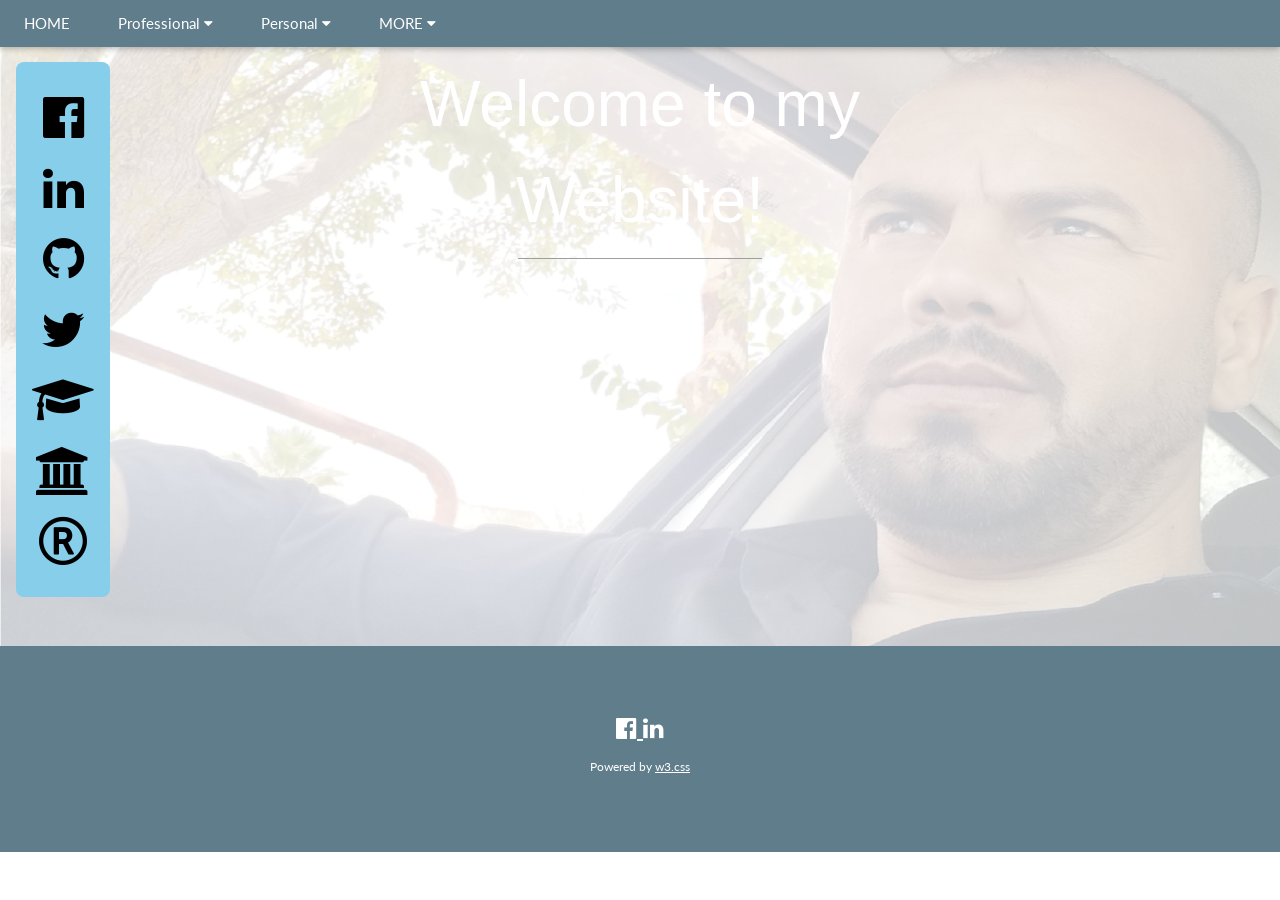
==== index.html @ e3ffbc84 "Add files via upload" ====
<!DOCTYPE html>
<html lang="en">
<head>
<title>Website of Mohammed ZAGANE</title>
<meta charset="UTF-8">
<meta name="viewport" content="width=device-width, initial-scale=1">
<link rel="stylesheet" href="https://www.w3schools.com/w3css/4/w3.css">
<link rel="stylesheet" href="https://fonts.googleapis.com/css?family=Lato">
<link rel="stylesheet" href="https://cdnjs.cloudflare.com/ajax/libs/font-awesome/4.7.0/css/font-awesome.min.css">
<style>
body {
font-family: "Lato", sans-serif;
/*background-image: url("images/background.jpg");
background-color: #cccccc;*/
}

</style>
</head>
<body class="">

<!-- Navbar ----------------------------------------------------------------------------------------------->
<div class="w3-top">
  <div class="w3-bar w3-blue-gray w3-card">
    <a class="w3-bar-item w3-button w3-padding-large w3-hide-medium w3-hide-large w3-right" href="javascript:void(0)" onclick="myFunction()" title="Toggle Navigation Menu"><i class="fa fa-bars"></i></a>
    <a href="index.html" class="w3-bar-item w3-button w3-padding-large">HOME</a>
    	
	<div class="w3-dropdown-hover w3-hide-small">
		<button class="w3-padding-large w3-button" title="More">Professional <i class="fa fa-caret-down"></i></button>
		<!--<a href="#committees" class="w3-bar-item w3-button w3-padding-large w3-hide-small">COMMITTEES</a>-->
		<div class="w3-dropdown-content w3-bar-block w3-card-4">
			<a href="teaching.html" class="w3-bar-item w3-button">Teaching</a>
			<a href="research.html" class="w3-bar-item w3-button">Research</a>
			<a href="research.html#pub" class="w3-bar-item w3-button">Publications</a>
			<a href="cv.html" class="w3-bar-item w3-button">CV</a>
			
		</div>
	</div>
	
	<div class="w3-dropdown-hover w3-hide-small">
		<button class="w3-padding-large w3-button" title="More">Personal <i class="fa fa-caret-down"></i></button>
		<!--<a href="#committees" class="w3-bar-item w3-button w3-padding-large w3-hide-small">COMMITTEES</a>-->
		<div class="w3-dropdown-content w3-bar-block w3-card-4">
			<a href="album.html" class="w3-bar-item w3-button">Album</a>			
		</div>
	</div>
	
	<div class="w3-dropdown-hover w3-hide-small">
      <button class="w3-padding-large w3-button" title="More">MORE <i class="fa fa-caret-down"></i></button>     
      <div class="w3-dropdown-content w3-bar-block w3-card-4">
		<a href="soft_dev.html" class="w3-bar-item w3-button">Software Project</a>
		<a href="contact.html" class="w3-bar-item w3-button">Contact me</a>
		<a href="contact.html#sn" class="w3-bar-item w3-button">Find me on social network</a>
      </div>
    </div>
  </div>
</div>
<!-- END Navbar ----------------------------------------------------------------------------------------------->

<!-- Navbar on small screens (remove the onclick attribute if you want the navbar to always show on top of the content when clicking on the links) -->
<div id="navDemo" class="w3-bar-block w3-white w3-hide w3-hide-large w3-hide-medium w3-top" style="margin-top:46px">
  <a href="teaching.html" class="w3-bar-item w3-button w3-padding-large" onclick="myFunction()">Teaching</a>
  <a href="research.html" class="w3-bar-item w3-button w3-padding-large" onclick="myFunction()">Research</a>
  <a href="cv.html" class="w3-bar-item w3-button w3-padding-large" onclick="myFunction()">CV</a>
  <a href="album.html" class="w3-bar-item w3-button w3-padding-large" onclick="myFunction()">Album</a>
  <a href="contact.html" class="w3-bar-item w3-button w3-padding-large" onclick="myFunction()">Contact me</a>
  
</div>

<!-- END Navbar on small screens ----------------------------------------------------------------------------------->

<!-- Page content -------------------------------------------------------------------------------------------------->
<div class="w3-content " style="max-width:2000px;margin-top:46px">

  <!-- Automatic Slideshow Images -->
  
  <!-- Slide1 -->
  <div class="mySlides w3-display-container w3-center ">
    <img src="images/slides/zm1.jpg" style="width:100%;min-height:200px;max-height:600px;" class="w3-opacity-max">
    <div class="w3-display-topmiddle w3-container w3-text-white w3-padding-8">
		<h1 class="w3-jumbo w3-animate-right ">Welcome to my Website!</h1>
		<hr class="w3-border-grey" style="margin:auto;width:40%">
		<p class="w3-large "></p>
		
    </div>
	
	<div class="w3-display-topleft w3-container w3-light-blue w3-padding-32 w3-round-large w3-margin-top w3-margin-left">
		
		<a href="https://www.facebook.com/mzagane" target="_blank"><i class="fa fa-facebook-official w3-hover-red w3-xxxlarge"></i></a>
		<br>
		<br>
		<a href="https://www.linkedin.com/in/zagane/" target="_blank"><i class="fa fa-linkedin w3-hover-red w3-xxxlarge"></i></a>
		<br>
		<br>
		<a href="https://github.com/mzagane" target="_blank"><i class="fa fa-github w3-hover-red w3-xxxlarge"></i></a>
		<br>
		<br>
		<a href="https://x.com/mzagane" target="_blank"> <i class="fa fa-twitter w3-hover-red w3-xxxlarge"></i></a>
		<br>
		<br>
		<a href="https://scholar.google.com/citations?user=auRkkm8AAAAJ" target="_blank"> <i class="fa fa-graduation-cap w3-hover-red w3-xxxlarge"></i></a>
		<br>
		<br>
		<a href="https://www.univ-mascara.dz/Staff/page_perso.php?q3=414" target="_blank"> <i class="fa fa-institution w3-hover-red w3-xxxlarge"></i></a>
		<br>
		<br>
		<a href="https://www.researchgate.net/profile/Mohammed-Zagane" target="_blank"> <i class="fa fa-registered w3-hover w3-xxxlarge"></i></a>

    </div>
	
  </div>
  <!-- End Slide1 -->
  
  <!-- Slide2 -->
  <div class="mySlides w3-display-container w3-center">
    <img src="images/slides/zm1.jpg" style="width:100%;min-height:200px;max-height:600px;" class="w3-opacity-max">
    <div class="w3-display-topmiddle w3-container w3-text-white w3-padding-8">
		<h1 class="w3-xxxlarge w3-animate-right ">You can know here about my personal and professional life..</h1>
		<hr class="w3-border-grey" style="margin:auto;width:40%">
		<p class="w3-large "></p>
		
    </div>
	
	<div class="w3-display-topleft w3-container w3-light-blue w3-padding-32 w3-round-large w3-margin-top w3-margin-left">
		
		<a href="https://www.facebook.com/mzagane" target="_blank"><i class="fa fa-facebook-official w3-hover-red w3-xxxlarge"></i></a>
		<br>
		<br>
		<a href="https://www.linkedin.com/in/zagane/" target="_blank"><i class="fa fa-linkedin w3-hover-red w3-xxxlarge"></i></a>
		<br>
		<br>
		<a href="https://github.com/mzagane" target="_blank"><i class="fa fa-github w3-hover-red w3-xxxlarge"></i></a>
		<br>
		<br>
		<a href="https://x.com/mzagane" target="_blank"> <i class="fa fa-twitter w3-hover-red w3-xxxlarge"></i></a>
		<br>
		<br>
		<a href="https://scholar.google.com/citations?user=auRkkm8AAAAJ" target="_blank"> <i class="fa fa-graduation-cap w3-hover-red w3-xxxlarge"></i></a>
		<br>
		<br>
		<a href="https://www.univ-mascara.dz/Staff/page_perso.php?q3=414" target="_blank"> <i class="fa fa-institution w3-hover-red w3-xxxlarge"></i></a>
		<br>
		<br>
		<a href="https://www.researchgate.net/profile/Mohammed-Zagane" target="_blank"> <i class="fa fa-registered w3-hover w3-xxxlarge"></i></a>

    </div>
  </div>
  <!-- End Slide2 -->
  
 <!-- Slide3 -->
 <div class="mySlides w3-display-container w3-center">
    <img src="images/slides/zm1.jpg" style="width:100%;min-height:200px;max-height:600px;" class="w3-opacity-max">
    <div class="w3-display-topmiddle w3-container w3-text-white w3-padding-8">
		<h1 class="w3-xxxlarge w3-animate-right ">Just use the top menu..</h1>
		<hr class="w3-border-grey" style="margin:auto;width:40%">
		<p class="w3-large "></p>
		
    </div>
	<div class="w3-display-topleft w3-container w3-light-blue w3-padding-32 w3-round-large w3-margin-top w3-margin-left">
		
		<a href="https://www.facebook.com/mzagane" target="_blank"><i class="fa fa-facebook-official w3-hover-red w3-xxxlarge"></i></a>
		<br>
		<br>
		<a href="https://www.linkedin.com/in/zagane/" target="_blank"><i class="fa fa-linkedin w3-hover-red w3-xxxlarge"></i></a>
		<br>
		<br>
		<a href="https://github.com/mzagane" target="_blank"><i class="fa fa-github w3-hover-red w3-xxxlarge"></i></a>
		<br>
		<br>
		<a href="https://x.com/mzagane" target="_blank"> <i class="fa fa-twitter w3-hover-red w3-xxxlarge"></i></a>
		<br>
		<br>
		<a href="https://scholar.google.com/citations?user=auRkkm8AAAAJ" target="_blank"> <i class="fa fa-graduation-cap w3-hover-red w3-xxxlarge"></i></a>
		<br>
		<br>
		<a href="https://www.univ-mascara.dz/Staff/page_perso.php?q3=414" target="_blank"> <i class="fa fa-institution w3-hover-red w3-xxxlarge"></i></a>
		<br>
		<br>
		<a href="https://www.researchgate.net/profile/Mohammed-Zagane" target="_blank"> <i class="fa fa-registered w3-hover w3-xxxlarge"></i></a>

    </div>
  </div>
<!-- End Slide3 -->  

<!-- Slide4 -->
 <div class="mySlides w3-display-container w3-center ">
    <img src="images/slides/zm1.jpg" style="width:100%;min-height:200px;max-height:600px;" class="w3-opacity-max">
    <div class="w3-display-topmiddle w3-container w3-text-white w3-padding-8">
		<h1 class="w3-xxxlarge w3-animate-right ">Thanks and have a nice visit..</h1>
		<hr class="w3-border-grey" style="margin:auto;width:40%">
		<p class="w3-large "></p>
		
    </div>
	<div class="w3-display-topleft w3-container w3-light-blue w3-padding-32 w3-round-large w3-margin-top w3-margin-left">
		
		<a href="https://www.facebook.com/mzagane" target="_blank"><i class="fa fa-facebook-official w3-hover-red w3-xxxlarge"></i></a>
		<br>
		<br>
		<a href="https://www.linkedin.com/in/zagane/" target="_blank"><i class="fa fa-linkedin w3-hover-red w3-xxxlarge"></i></a>
		<br>
		<br>
		<a href="https://github.com/mzagane" target="_blank"><i class="fa fa-github w3-hover-red w3-xxxlarge"></i></a>
		<br>
		<br>
		<a href="https://x.com/mzagane" target="_blank"> <i class="fa fa-twitter w3-hover-red w3-xxxlarge"></i></a>
		<br>
		<br>
		<a href="https://scholar.google.com/citations?user=auRkkm8AAAAJ" target="_blank"> <i class="fa fa-graduation-cap w3-hover-red w3-xxxlarge"></i></a>
		<br>
		<br>
		<a href="https://www.univ-mascara.dz/Staff/page_perso.php?q3=414" target="_blank"> <i class="fa fa-institution w3-hover-red w3-xxxlarge"></i></a>
		<br>
		<br>
		<a href="https://www.researchgate.net/profile/Mohammed-Zagane" target="_blank"> <i class="fa fa-registered w3-hover w3-xxxlarge"></i></a>

    </div>
  </div>
<!-- End Slide4 -->  

<!-- End Page Content -->
</div>

<!-- Image of location/map 
<img src="/w3images/map.jpg" class="w3-image w3-greyscale-min" style="width:100%">
-->
<!-- Footer -->
<footer class="w3-container w3-padding-64 w3-center w3-blue-gray w3-xlarge">


<a href="https://www.facebook.com/" target="_blank">
    <i class="fa fa-facebook-official w3-hover-opacity"></i>
  </a>
  
  <a href="https://www.linkedin.com/" target="_blank">
    <i class="fa fa-linkedin w3-hover-opacity"></i>
  </a>
  <p class="w3-small">Powered by <a href="https://www.w3schools.com/w3css/default.asp" target="_blank">w3.css</a></p>
</footer>

<script>
// Automatic Slideshow - change image every 4 seconds
var myIndex = 0;
carousel();

function carousel() {
  var i;
  var x = document.getElementsByClassName("mySlides");
  for (i = 0; i < x.length; i++) {
    x[i].style.display = "none";  
  }
  myIndex++;
  if (myIndex > x.length) {myIndex = 1}    
  x[myIndex-1].style.display = "block";  
  setTimeout(carousel, 4000);    
}

// Used to toggle the menu on small screens when clicking on the menu button
function myFunction() {
  var x = document.getElementById("navDemo");
  if (x.className.indexOf("w3-show") == -1) {
    x.className += " w3-show";
  } else { 
    x.className = x.className.replace(" w3-show", "");
  }
}

// When the user clicks anywhere outside of the modal, close it
var modal = document.getElementById('ticketModal');
window.onclick = function(event) {
  if (event.target == modal) {
    modal.style.display = "none";
  }
}
</script>

</body>
</html>
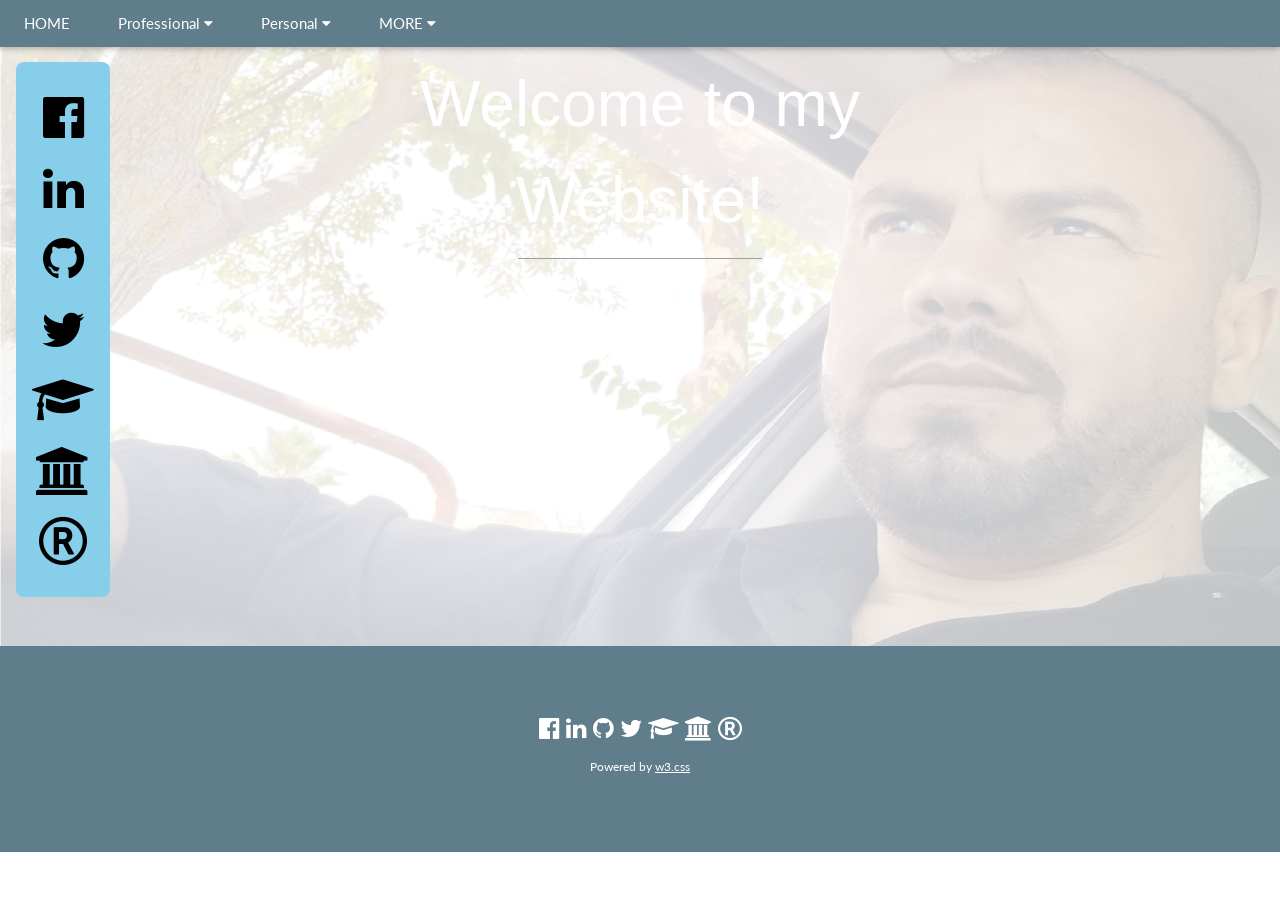
==== commit adea053f: "Add files via upload" ====
--- a/index.html
+++ b/index.html
@@ -74,7 +74,7 @@
   <!-- Automatic Slideshow Images -->
   
   <!-- Slide1 -->
-  <div class="mySlides w3-display-container w3-center ">
+  <div class="mySlides w3-display-container w3-center w3-hide-small">
     <img src="images/slides/zm1.jpg" style="width:100%;min-height:200px;max-height:600px;" class="w3-opacity-max">
     <div class="w3-display-topmiddle w3-container w3-text-white w3-padding-8">
 		<h1 class="w3-jumbo w3-animate-right ">Welcome to my Website!</h1>
@@ -83,7 +83,7 @@
 		
     </div>
 	
-	<div class="w3-display-topleft w3-container w3-light-blue w3-padding-32 w3-round-large w3-margin-top w3-margin-left">
+	<div class="w3-display-topleft w3-container w3-light-blue w3-padding-32 w3-round-large w3-margin-top w3-margin-left w3-mobile">
 		
 		<a href="https://www.facebook.com/mzagane" target="_blank"><i class="fa fa-facebook-official w3-hover-red w3-xxxlarge"></i></a>
 		<br>
@@ -111,86 +111,86 @@
   <!-- End Slide1 -->
   
   <!-- Slide2 -->
-  <div class="mySlides w3-display-container w3-center">
+  <div class="mySlides w3-display-container w3-center w3-hide-small">
+    <img src="images/slides/zm1.jpg" style="width:100%;min-height:200px;max-height:600px;" class="w3-opacity-max ">
+    <div class="w3-display-topmiddle w3-container w3-text-white w3-padding-8">
+		<h1 class="w3-xxxlarge w3-animate-right ">You can know here about my personal and professional life..</h1>
+		<hr class="w3-border-grey" style="margin:auto;width:40%">
+		<p class="w3-large "></p>
+		
+    </div>
+	
+	<div class="w3-display-topleft w3-container w3-light-blue w3-padding-32 w3-round-large w3-margin-top w3-margin-left w3-mobile">
+		
+		<a href="https://www.facebook.com/mzagane" target="_blank"><i class="fa fa-facebook-official w3-hover-red w3-xxxlarge"></i></a>
+		<br>
+		<br>
+		<a href="https://www.linkedin.com/in/zagane/" target="_blank"><i class="fa fa-linkedin w3-hover-red w3-xxxlarge"></i></a>
+		<br>
+		<br>
+		<a href="https://github.com/mzagane" target="_blank"><i class="fa fa-github w3-hover-red w3-xxxlarge"></i></a>
+		<br>
+		<br>
+		<a href="https://x.com/mzagane" target="_blank"> <i class="fa fa-twitter w3-hover-red w3-xxxlarge"></i></a>
+		<br>
+		<br>
+		<a href="https://scholar.google.com/citations?user=auRkkm8AAAAJ" target="_blank"> <i class="fa fa-graduation-cap w3-hover-red w3-xxxlarge"></i></a>
+		<br>
+		<br>
+		<a href="https://www.univ-mascara.dz/Staff/page_perso.php?q3=414" target="_blank"> <i class="fa fa-institution w3-hover-red w3-xxxlarge"></i></a>
+		<br>
+		<br>
+		<a href="https://www.researchgate.net/profile/Mohammed-Zagane" target="_blank"> <i class="fa fa-registered w3-hover w3-xxxlarge"></i></a>
+
+    </div>
+  </div>
+  <!-- End Slide2 -->
+  
+ <!-- Slide3 -->
+ <div class="mySlides w3-display-container w3-center w3-hide-small">
     <img src="images/slides/zm1.jpg" style="width:100%;min-height:200px;max-height:600px;" class="w3-opacity-max">
     <div class="w3-display-topmiddle w3-container w3-text-white w3-padding-8">
-		<h1 class="w3-xxxlarge w3-animate-right ">You can know here about my personal and professional life..</h1>
-		<hr class="w3-border-grey" style="margin:auto;width:40%">
-		<p class="w3-large "></p>
-		
-    </div>
-	
-	<div class="w3-display-topleft w3-container w3-light-blue w3-padding-32 w3-round-large w3-margin-top w3-margin-left">
-		
-		<a href="https://www.facebook.com/mzagane" target="_blank"><i class="fa fa-facebook-official w3-hover-red w3-xxxlarge"></i></a>
-		<br>
-		<br>
-		<a href="https://www.linkedin.com/in/zagane/" target="_blank"><i class="fa fa-linkedin w3-hover-red w3-xxxlarge"></i></a>
-		<br>
-		<br>
-		<a href="https://github.com/mzagane" target="_blank"><i class="fa fa-github w3-hover-red w3-xxxlarge"></i></a>
-		<br>
-		<br>
-		<a href="https://x.com/mzagane" target="_blank"> <i class="fa fa-twitter w3-hover-red w3-xxxlarge"></i></a>
-		<br>
-		<br>
-		<a href="https://scholar.google.com/citations?user=auRkkm8AAAAJ" target="_blank"> <i class="fa fa-graduation-cap w3-hover-red w3-xxxlarge"></i></a>
-		<br>
-		<br>
-		<a href="https://www.univ-mascara.dz/Staff/page_perso.php?q3=414" target="_blank"> <i class="fa fa-institution w3-hover-red w3-xxxlarge"></i></a>
-		<br>
-		<br>
-		<a href="https://www.researchgate.net/profile/Mohammed-Zagane" target="_blank"> <i class="fa fa-registered w3-hover w3-xxxlarge"></i></a>
-
-    </div>
-  </div>
-  <!-- End Slide2 -->
-  
- <!-- Slide3 -->
- <div class="mySlides w3-display-container w3-center">
+		<h1 class="w3-xxxlarge w3-animate-right ">Just use the top menu..</h1>
+		<hr class="w3-border-grey" style="margin:auto;width:40%">
+		<p class="w3-large "></p>
+		
+    </div>
+	<div class="w3-display-topleft w3-container w3-light-blue w3-padding-32 w3-round-large w3-margin-top w3-margin-left w3-mobile">
+		
+		<a href="https://www.facebook.com/mzagane" target="_blank"><i class="fa fa-facebook-official w3-hover-red w3-xxxlarge"></i></a>
+		<br>
+		<br>
+		<a href="https://www.linkedin.com/in/zagane/" target="_blank"><i class="fa fa-linkedin w3-hover-red w3-xxxlarge"></i></a>
+		<br>
+		<br>
+		<a href="https://github.com/mzagane" target="_blank"><i class="fa fa-github w3-hover-red w3-xxxlarge"></i></a>
+		<br>
+		<br>
+		<a href="https://x.com/mzagane" target="_blank"> <i class="fa fa-twitter w3-hover-red w3-xxxlarge"></i></a>
+		<br>
+		<br>
+		<a href="https://scholar.google.com/citations?user=auRkkm8AAAAJ" target="_blank"> <i class="fa fa-graduation-cap w3-hover-red w3-xxxlarge"></i></a>
+		<br>
+		<br>
+		<a href="https://www.univ-mascara.dz/Staff/page_perso.php?q3=414" target="_blank"> <i class="fa fa-institution w3-hover-red w3-xxxlarge"></i></a>
+		<br>
+		<br>
+		<a href="https://www.researchgate.net/profile/Mohammed-Zagane" target="_blank"> <i class="fa fa-registered w3-hover w3-xxxlarge"></i></a>
+
+    </div>
+  </div>
+<!-- End Slide3 -->  
+
+<!-- Slide4 -->
+ <div class="mySlides w3-display-container w3-center w3-hide-small">
     <img src="images/slides/zm1.jpg" style="width:100%;min-height:200px;max-height:600px;" class="w3-opacity-max">
     <div class="w3-display-topmiddle w3-container w3-text-white w3-padding-8">
-		<h1 class="w3-xxxlarge w3-animate-right ">Just use the top menu..</h1>
-		<hr class="w3-border-grey" style="margin:auto;width:40%">
-		<p class="w3-large "></p>
-		
-    </div>
-	<div class="w3-display-topleft w3-container w3-light-blue w3-padding-32 w3-round-large w3-margin-top w3-margin-left">
-		
-		<a href="https://www.facebook.com/mzagane" target="_blank"><i class="fa fa-facebook-official w3-hover-red w3-xxxlarge"></i></a>
-		<br>
-		<br>
-		<a href="https://www.linkedin.com/in/zagane/" target="_blank"><i class="fa fa-linkedin w3-hover-red w3-xxxlarge"></i></a>
-		<br>
-		<br>
-		<a href="https://github.com/mzagane" target="_blank"><i class="fa fa-github w3-hover-red w3-xxxlarge"></i></a>
-		<br>
-		<br>
-		<a href="https://x.com/mzagane" target="_blank"> <i class="fa fa-twitter w3-hover-red w3-xxxlarge"></i></a>
-		<br>
-		<br>
-		<a href="https://scholar.google.com/citations?user=auRkkm8AAAAJ" target="_blank"> <i class="fa fa-graduation-cap w3-hover-red w3-xxxlarge"></i></a>
-		<br>
-		<br>
-		<a href="https://www.univ-mascara.dz/Staff/page_perso.php?q3=414" target="_blank"> <i class="fa fa-institution w3-hover-red w3-xxxlarge"></i></a>
-		<br>
-		<br>
-		<a href="https://www.researchgate.net/profile/Mohammed-Zagane" target="_blank"> <i class="fa fa-registered w3-hover w3-xxxlarge"></i></a>
-
-    </div>
-  </div>
-<!-- End Slide3 -->  
-
-<!-- Slide4 -->
- <div class="mySlides w3-display-container w3-center ">
-    <img src="images/slides/zm1.jpg" style="width:100%;min-height:200px;max-height:600px;" class="w3-opacity-max">
-    <div class="w3-display-topmiddle w3-container w3-text-white w3-padding-8">
 		<h1 class="w3-xxxlarge w3-animate-right ">Thanks and have a nice visit..</h1>
 		<hr class="w3-border-grey" style="margin:auto;width:40%">
 		<p class="w3-large "></p>
 		
     </div>
-	<div class="w3-display-topleft w3-container w3-light-blue w3-padding-32 w3-round-large w3-margin-top w3-margin-left">
+	<div class="w3-display-topleft w3-container w3-light-blue w3-padding-32 w3-round-large w3-margin-top w3-margin-left w3-mobile">
 		
 		<a href="https://www.facebook.com/mzagane" target="_blank"><i class="fa fa-facebook-official w3-hover-red w3-xxxlarge"></i></a>
 		<br>
@@ -216,8 +216,9 @@
   </div>
 <!-- End Slide4 -->  
 
+
+</div>
 <!-- End Page Content -->
-</div>
 
 <!-- Image of location/map 
 <img src="/w3images/map.jpg" class="w3-image w3-greyscale-min" style="width:100%">
@@ -226,13 +227,13 @@
 <footer class="w3-container w3-padding-64 w3-center w3-blue-gray w3-xlarge">
 
 
-<a href="https://www.facebook.com/" target="_blank">
-    <i class="fa fa-facebook-official w3-hover-opacity"></i>
-  </a>
-  
-  <a href="https://www.linkedin.com/" target="_blank">
-    <i class="fa fa-linkedin w3-hover-opacity"></i>
-  </a>
+		<a href="https://www.facebook.com/mzagane" target="_blank"><i class="fa fa-facebook-official w3-hover-red "></i></a>
+		<a href="https://www.linkedin.com/in/zagane/" target="_blank"><i class="fa fa-linkedin w3-hover-red "></i></a>
+		<a href="https://github.com/mzagane" target="_blank"><i class="fa fa-github w3-hover-red "></i></a>
+		<a href="https://x.com/mzagane" target="_blank"> <i class="fa fa-twitter w3-hover-red "></i></a>
+		<a href="https://scholar.google.com/citations?user=auRkkm8AAAAJ" target="_blank"> <i class="fa fa-graduation-cap w3-hover-red "></i></a>
+		<a href="https://www.univ-mascara.dz/Staff/page_perso.php?q3=414" target="_blank"> <i class="fa fa-institution w3-hover-red "></i></a>
+		<a href="https://www.researchgate.net/profile/Mohammed-Zagane" target="_blank"> <i class="fa fa-registered w3-hover "></i></a>
   <p class="w3-small">Powered by <a href="https://www.w3schools.com/w3css/default.asp" target="_blank">w3.css</a></p>
 </footer>
 
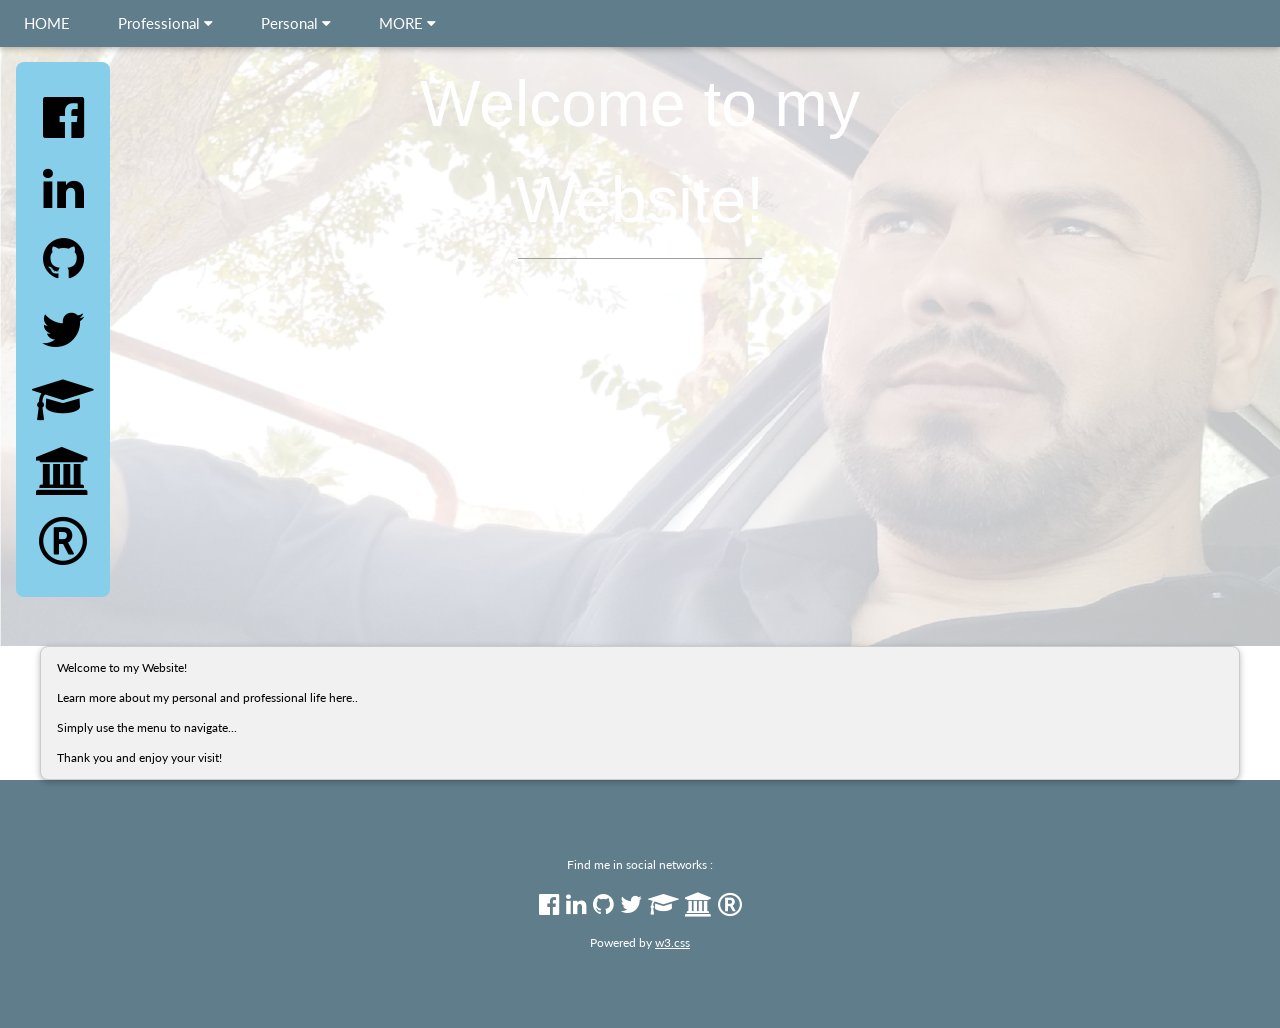
==== commit 5a103ebd: "Add files via upload" ====
--- a/index.html
+++ b/index.html
@@ -85,7 +85,7 @@
 	
 	<div class="w3-display-topleft w3-container w3-light-blue w3-padding-32 w3-round-large w3-margin-top w3-margin-left w3-mobile">
 		
-		<a href="https://www.facebook.com/mzagane" target="_blank"><i class="fa fa-facebook-official w3-hover-red w3-xxxlarge"></i></a>
+		<a href="https://web.facebook.com/profile.php?id=61562389977654" target="_blank"><i class="fa fa-facebook-official w3-hover-red w3-xxxlarge"></i></a>
 		<br>
 		<br>
 		<a href="https://www.linkedin.com/in/zagane/" target="_blank"><i class="fa fa-linkedin w3-hover-red w3-xxxlarge"></i></a>
@@ -114,15 +114,15 @@
   <div class="mySlides w3-display-container w3-center w3-hide-small">
     <img src="images/slides/zm1.jpg" style="width:100%;min-height:200px;max-height:600px;" class="w3-opacity-max ">
     <div class="w3-display-topmiddle w3-container w3-text-white w3-padding-8">
-		<h1 class="w3-xxxlarge w3-animate-right ">You can know here about my personal and professional life..</h1>
-		<hr class="w3-border-grey" style="margin:auto;width:40%">
-		<p class="w3-large "></p>
-		
-    </div>
-	
-	<div class="w3-display-topleft w3-container w3-light-blue w3-padding-32 w3-round-large w3-margin-top w3-margin-left w3-mobile">
-		
-		<a href="https://www.facebook.com/mzagane" target="_blank"><i class="fa fa-facebook-official w3-hover-red w3-xxxlarge"></i></a>
+		<h1 class="w3-xxxlarge w3-animate-right ">Learn more about my personal and professional life here..</h1>
+		<hr class="w3-border-grey" style="margin:auto;width:40%">
+		<p class="w3-large "></p>
+		
+    </div>
+	
+	<div class="w3-display-topleft w3-container w3-light-blue w3-padding-32 w3-round-large w3-margin-top w3-margin-left w3-mobile">
+		
+		<a href="https://web.facebook.com/profile.php?id=61562389977654" target="_blank"><i class="fa fa-facebook-official w3-hover-red w3-xxxlarge"></i></a>
 		<br>
 		<br>
 		<a href="https://www.linkedin.com/in/zagane/" target="_blank"><i class="fa fa-linkedin w3-hover-red w3-xxxlarge"></i></a>
@@ -150,14 +150,14 @@
  <div class="mySlides w3-display-container w3-center w3-hide-small">
     <img src="images/slides/zm1.jpg" style="width:100%;min-height:200px;max-height:600px;" class="w3-opacity-max">
     <div class="w3-display-topmiddle w3-container w3-text-white w3-padding-8">
-		<h1 class="w3-xxxlarge w3-animate-right ">Just use the top menu..</h1>
-		<hr class="w3-border-grey" style="margin:auto;width:40%">
-		<p class="w3-large "></p>
-		
-    </div>
-	<div class="w3-display-topleft w3-container w3-light-blue w3-padding-32 w3-round-large w3-margin-top w3-margin-left w3-mobile">
-		
-		<a href="https://www.facebook.com/mzagane" target="_blank"><i class="fa fa-facebook-official w3-hover-red w3-xxxlarge"></i></a>
+		<h1 class="w3-xxxlarge w3-animate-right ">Simply use the top menu to navigate...</h1>
+		<hr class="w3-border-grey" style="margin:auto;width:40%">
+		<p class="w3-large "></p>
+		
+    </div>
+	<div class="w3-display-topleft w3-container w3-light-blue w3-padding-32 w3-round-large w3-margin-top w3-margin-left w3-mobile">
+		
+		<a href="https://web.facebook.com/profile.php?id=61562389977654" target="_blank"><i class="fa fa-facebook-official w3-hover-red w3-xxxlarge"></i></a>
 		<br>
 		<br>
 		<a href="https://www.linkedin.com/in/zagane/" target="_blank"><i class="fa fa-linkedin w3-hover-red w3-xxxlarge"></i></a>
@@ -185,14 +185,14 @@
  <div class="mySlides w3-display-container w3-center w3-hide-small">
     <img src="images/slides/zm1.jpg" style="width:100%;min-height:200px;max-height:600px;" class="w3-opacity-max">
     <div class="w3-display-topmiddle w3-container w3-text-white w3-padding-8">
-		<h1 class="w3-xxxlarge w3-animate-right ">Thanks and have a nice visit..</h1>
-		<hr class="w3-border-grey" style="margin:auto;width:40%">
-		<p class="w3-large "></p>
-		
-    </div>
-	<div class="w3-display-topleft w3-container w3-light-blue w3-padding-32 w3-round-large w3-margin-top w3-margin-left w3-mobile">
-		
-		<a href="https://www.facebook.com/mzagane" target="_blank"><i class="fa fa-facebook-official w3-hover-red w3-xxxlarge"></i></a>
+		<h1 class="w3-xxxlarge w3-animate-right ">Thank you and enjoy your visit!</h1>
+		<hr class="w3-border-grey" style="margin:auto;width:40%">
+		<p class="w3-large "></p>
+		
+    </div>
+	<div class="w3-display-topleft w3-container w3-light-blue w3-padding-32 w3-round-large w3-margin-top w3-margin-left w3-mobile">
+		
+		<a href="https://web.facebook.com/profile.php?id=61562389977654" target="_blank"><i class="fa fa-facebook-official w3-hover-red w3-xxxlarge"></i></a>
 		<br>
 		<br>
 		<a href="https://www.linkedin.com/in/zagane/" target="_blank"><i class="fa fa-linkedin w3-hover-red w3-xxxlarge"></i></a>
@@ -217,6 +217,16 @@
 <!-- End Slide4 -->  
 
 
+<div class="w3-container w3-content w3-justify  w3-card  w3-animate-right w3-border w3-round-large w3-light-gray" style="max-width:1200px" id="contact">
+		
+		<p class=" w3-animate-right w3-small">Welcome to my Website!</p>
+		
+		<p class=" w3-animate-right w3-small">Learn more about my personal and professional life here..</p>
+		
+		<p class="w3-animate-right w3-small">Simply use the menu to navigate...</p>
+		
+		<p class="w3-animate-right w3-small">Thank you and enjoy your visit!</p>
+			
 </div>
 <!-- End Page Content -->
 
@@ -226,8 +236,8 @@
 <!-- Footer -->
 <footer class="w3-container w3-padding-64 w3-center w3-blue-gray w3-xlarge">
 
-
-		<a href="https://www.facebook.com/mzagane" target="_blank"><i class="fa fa-facebook-official w3-hover-red "></i></a>
+ <p class="w3-small">Find me in social networks : </p>
+		<a href="https://web.facebook.com/profile.php?id=61562389977654" target="_blank"><i class="fa fa-facebook-official w3-hover-red "></i></a>
 		<a href="https://www.linkedin.com/in/zagane/" target="_blank"><i class="fa fa-linkedin w3-hover-red "></i></a>
 		<a href="https://github.com/mzagane" target="_blank"><i class="fa fa-github w3-hover-red "></i></a>
 		<a href="https://x.com/mzagane" target="_blank"> <i class="fa fa-twitter w3-hover-red "></i></a>
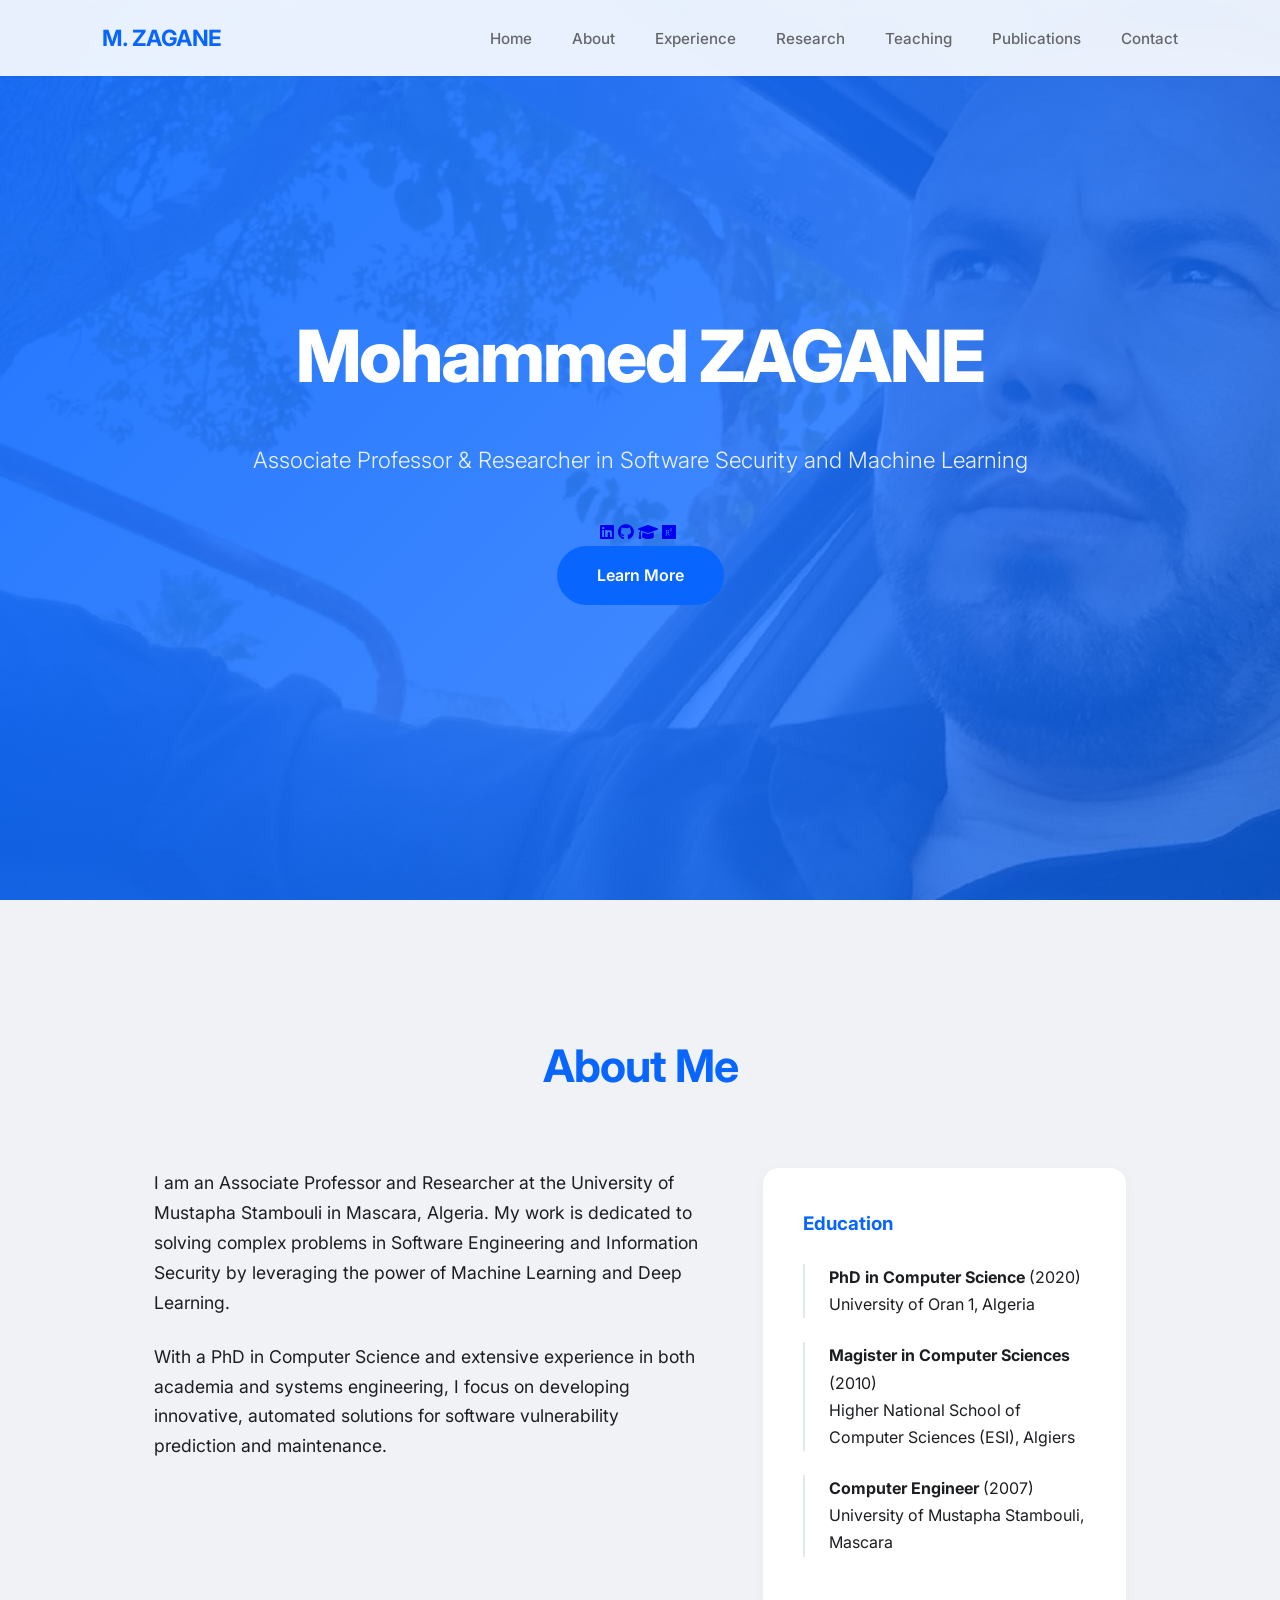
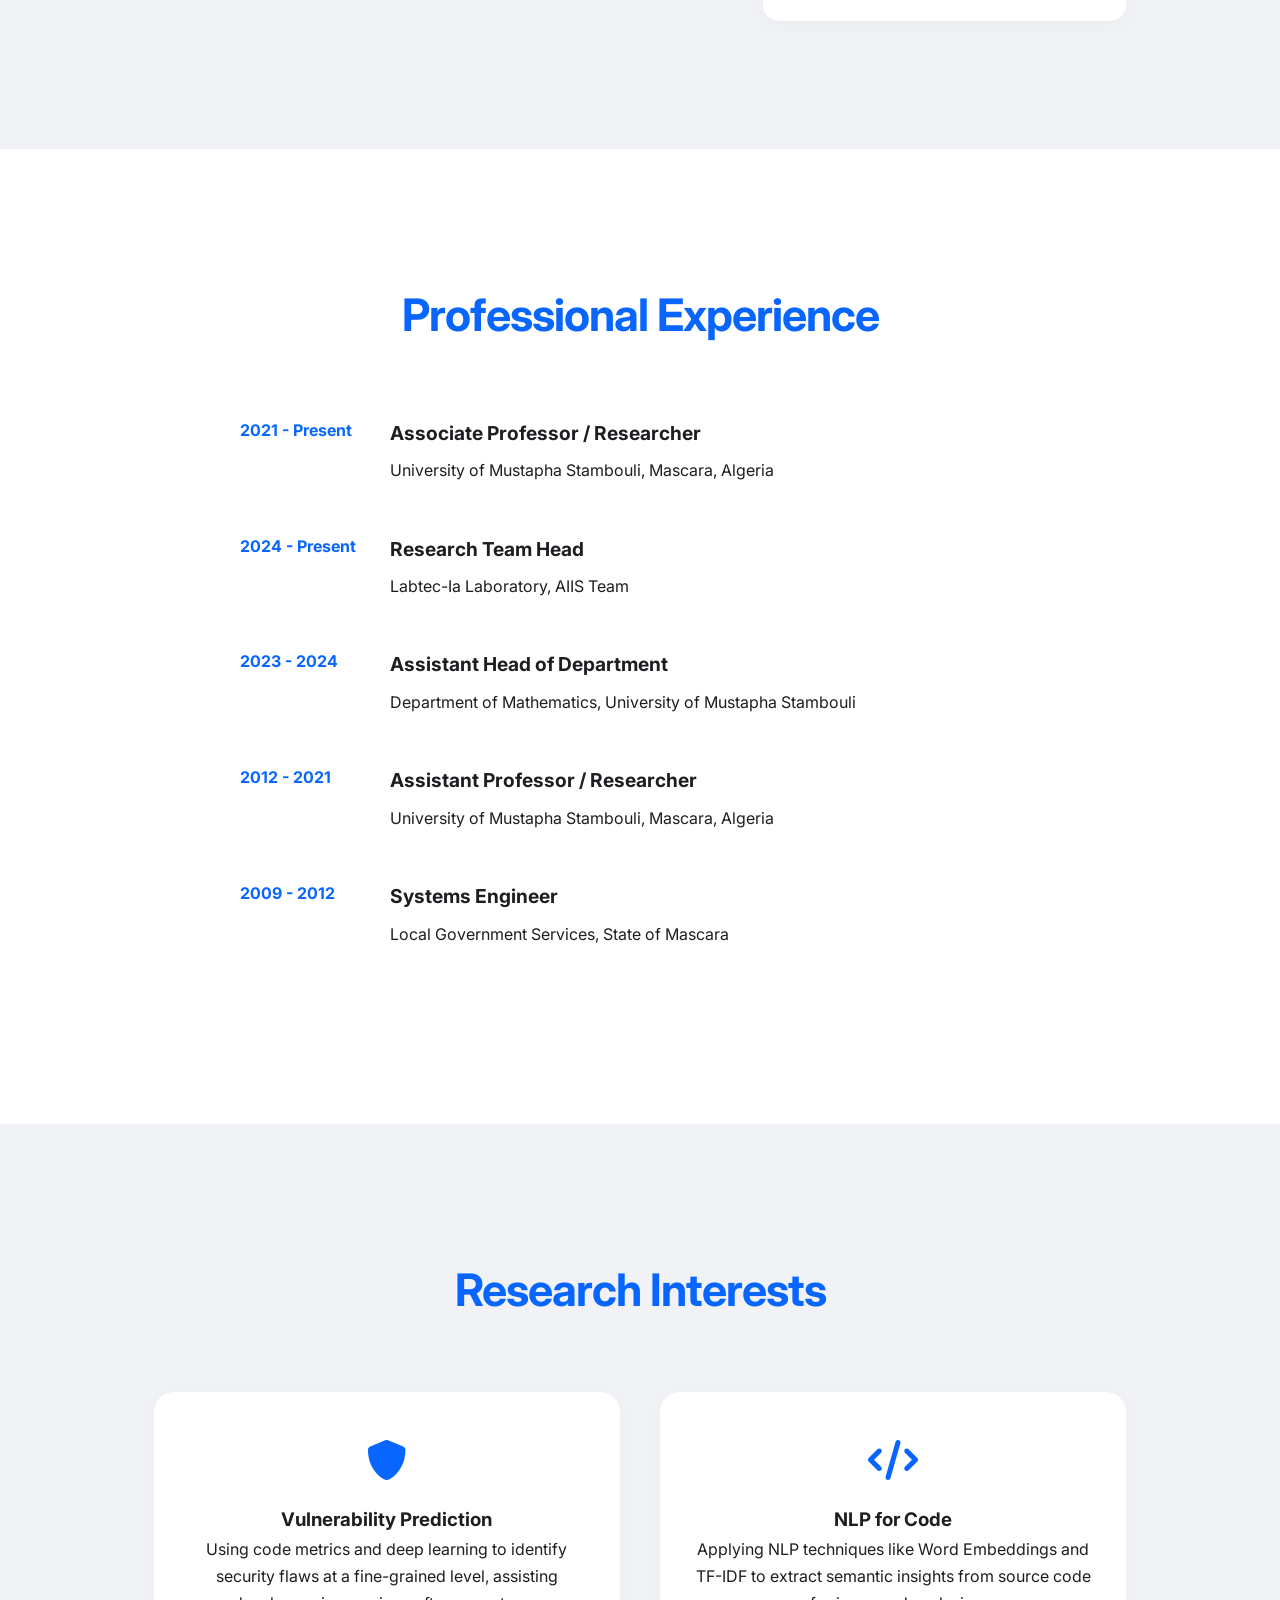
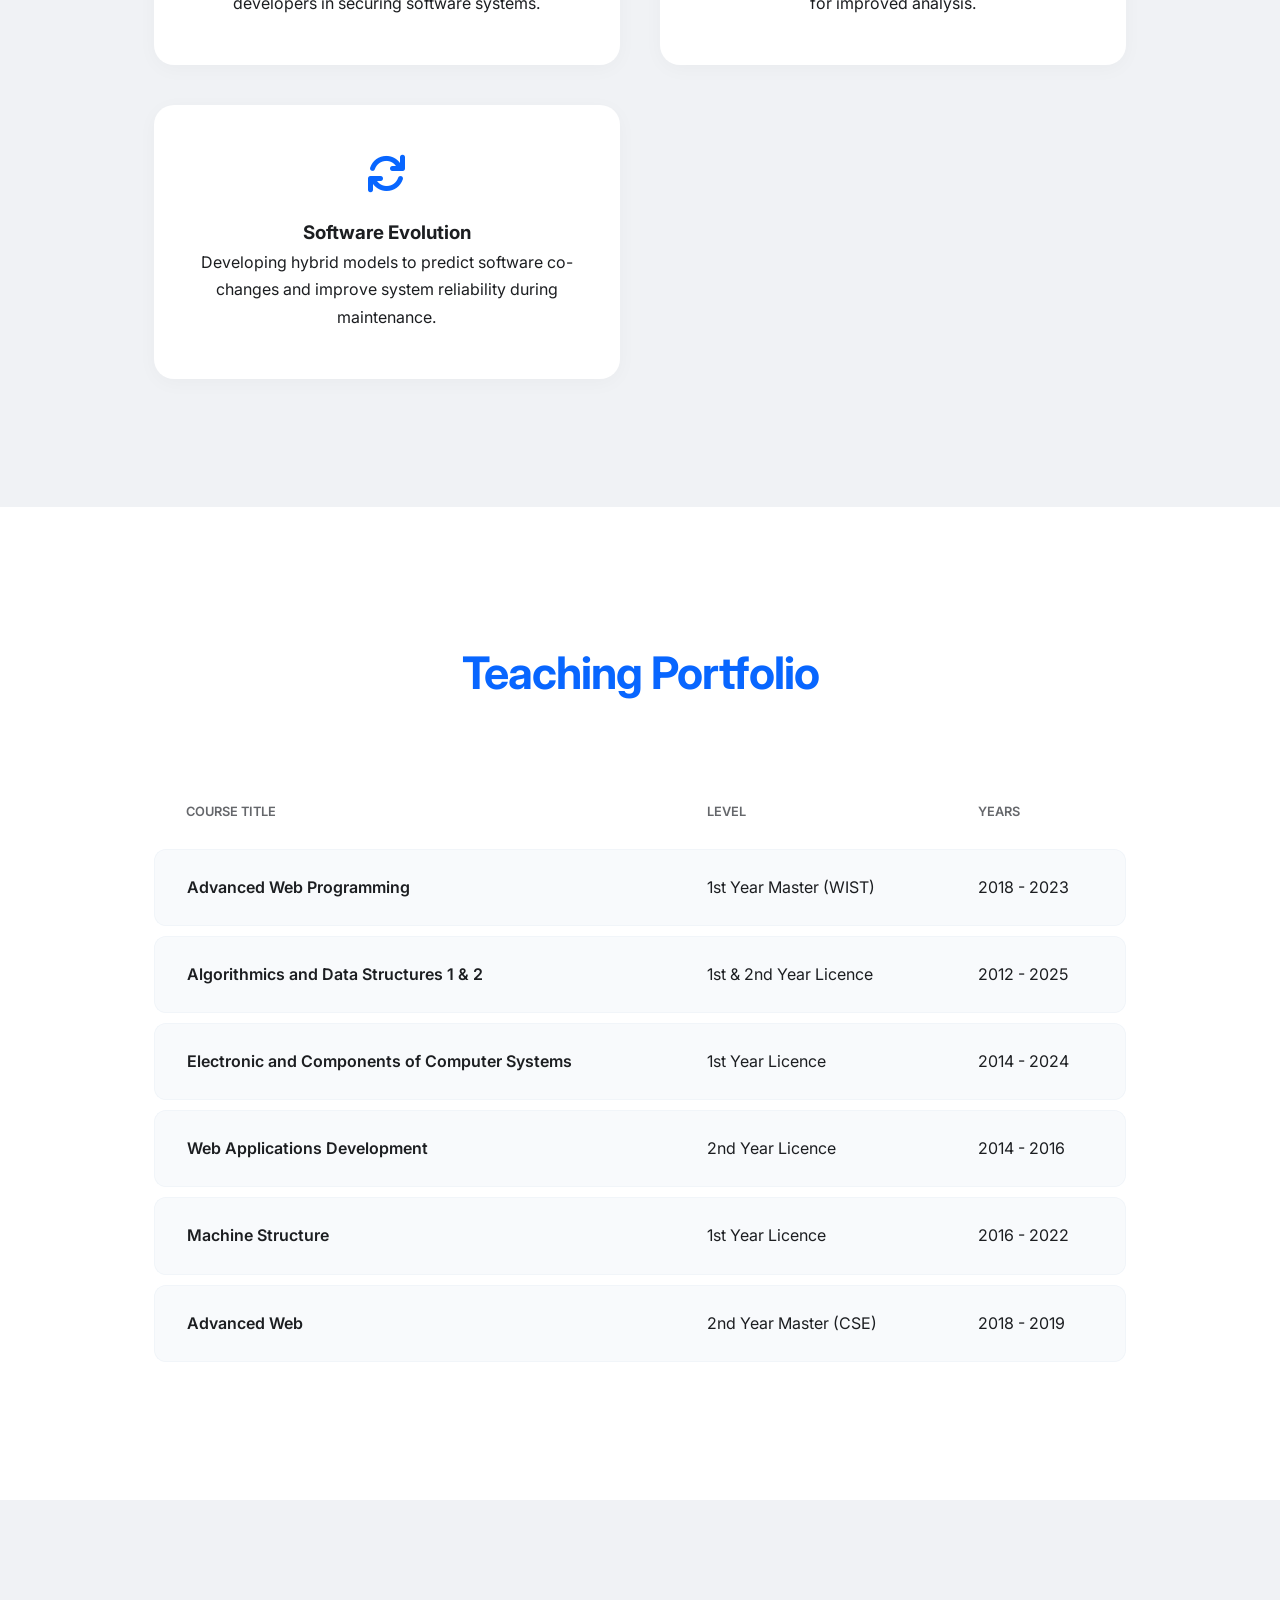
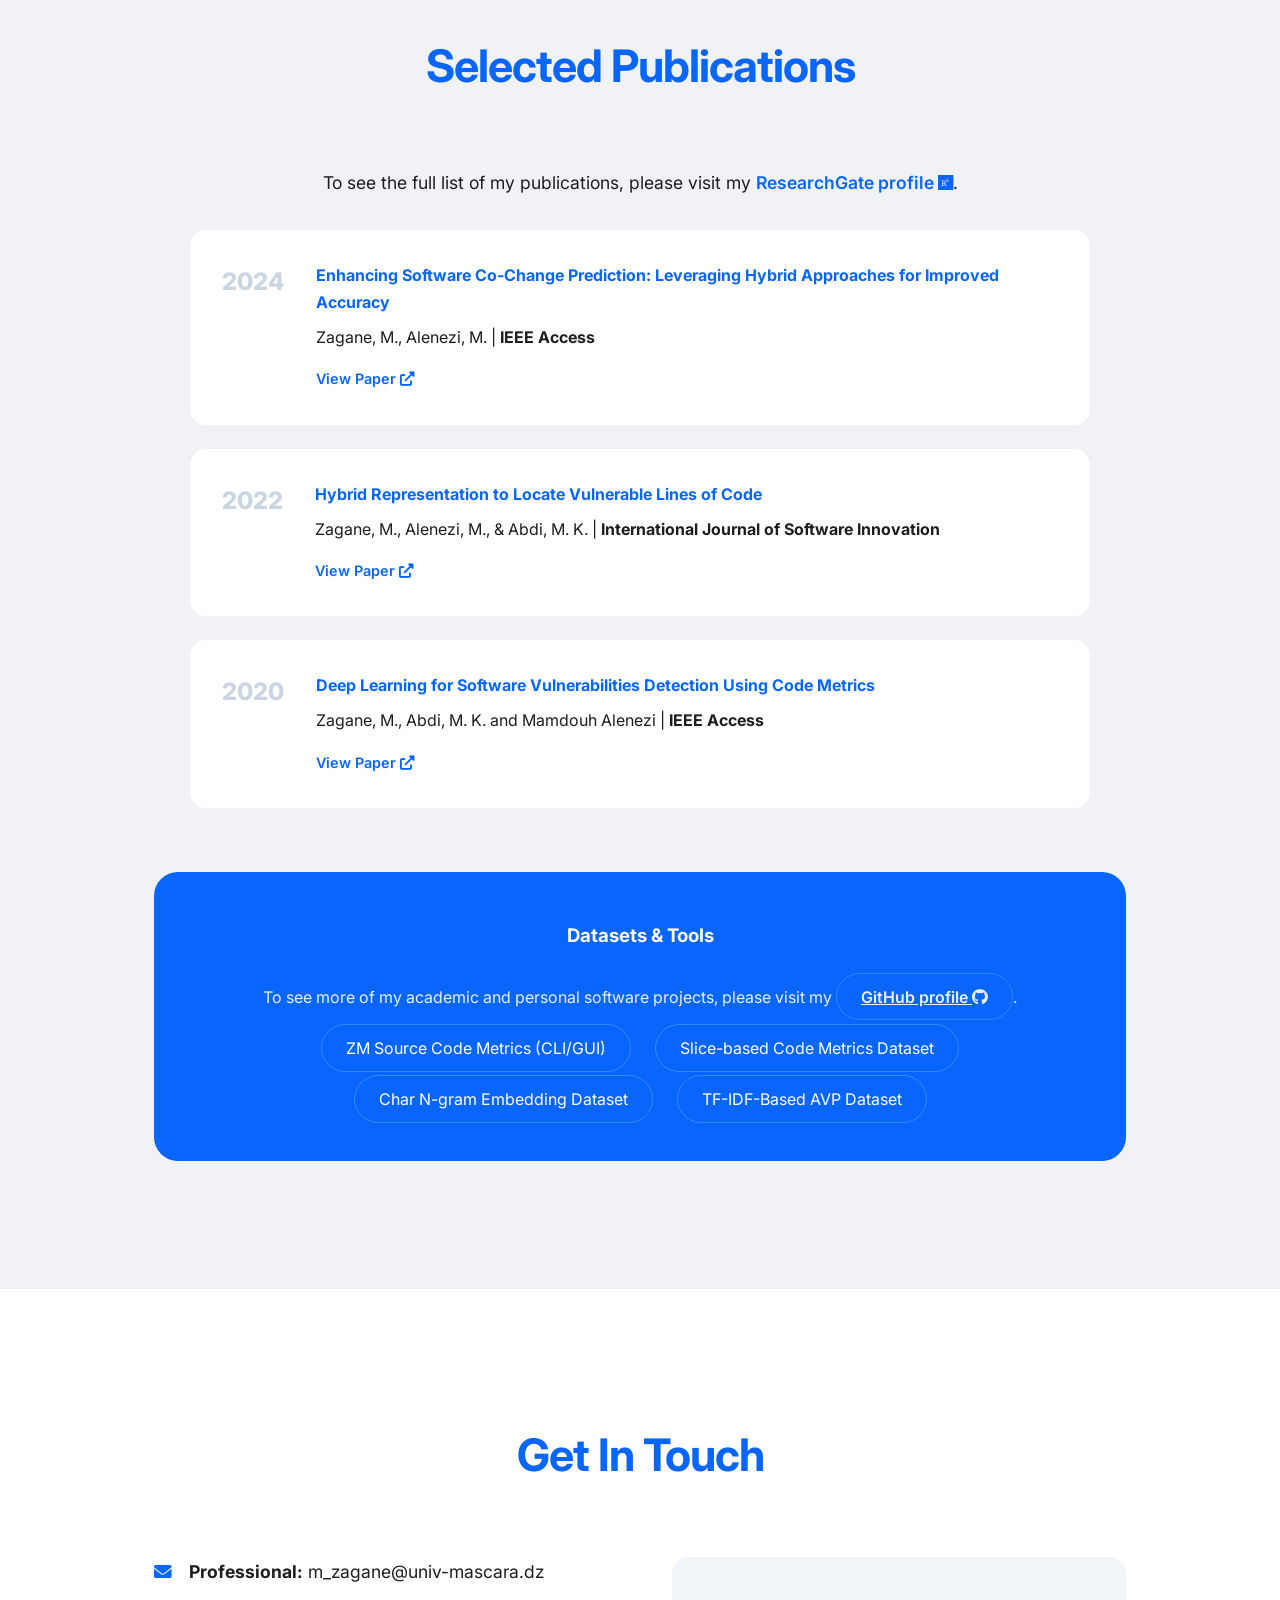
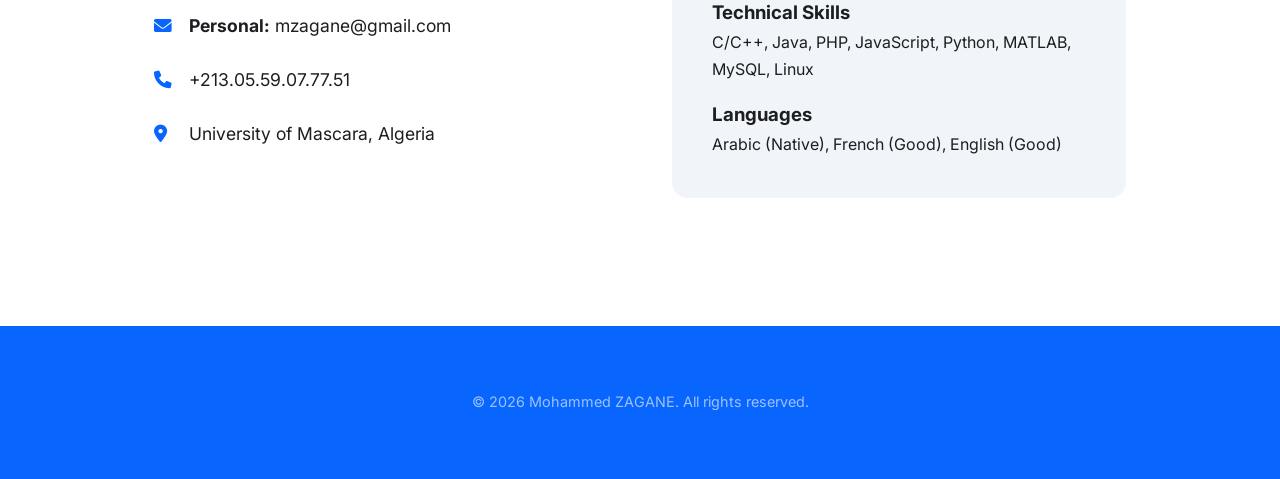
==== commit 90953056: "Add files via upload" ====
--- a/index.html
+++ b/index.html
@@ -1,287 +1,236 @@
-<!DOCTYPE html>
-<html lang="en">
-<head>
-<title>Website of Mohammed ZAGANE</title>
-<meta charset="UTF-8">
-<meta name="viewport" content="width=device-width, initial-scale=1">
-<link rel="stylesheet" href="https://www.w3schools.com/w3css/4/w3.css">
-<link rel="stylesheet" href="https://fonts.googleapis.com/css?family=Lato">
-<link rel="stylesheet" href="https://cdnjs.cloudflare.com/ajax/libs/font-awesome/4.7.0/css/font-awesome.min.css">
-<style>
-body {
-font-family: "Lato", sans-serif;
-/*background-image: url("images/background.jpg");
-background-color: #cccccc;*/
-}
-
-</style>
-</head>
-<body class="">
-
-<!-- Navbar ----------------------------------------------------------------------------------------------->
-<div class="w3-top">
-  <div class="w3-bar w3-blue-gray w3-card">
-    <a class="w3-bar-item w3-button w3-padding-large w3-hide-medium w3-hide-large w3-right" href="javascript:void(0)" onclick="myFunction()" title="Toggle Navigation Menu"><i class="fa fa-bars"></i></a>
-    <a href="index.html" class="w3-bar-item w3-button w3-padding-large">HOME</a>
-    	
-	<div class="w3-dropdown-hover w3-hide-small">
-		<button class="w3-padding-large w3-button" title="More">Professional <i class="fa fa-caret-down"></i></button>
-		<!--<a href="#committees" class="w3-bar-item w3-button w3-padding-large w3-hide-small">COMMITTEES</a>-->
-		<div class="w3-dropdown-content w3-bar-block w3-card-4">
-			<a href="teaching.html" class="w3-bar-item w3-button">Teaching</a>
-			<a href="research.html" class="w3-bar-item w3-button">Research</a>
-			<a href="research.html#pub" class="w3-bar-item w3-button">Publications</a>
-			<a href="cv.html" class="w3-bar-item w3-button">CV</a>
-			
-		</div>
-	</div>
-	
-	<div class="w3-dropdown-hover w3-hide-small">
-		<button class="w3-padding-large w3-button" title="More">Personal <i class="fa fa-caret-down"></i></button>
-		<!--<a href="#committees" class="w3-bar-item w3-button w3-padding-large w3-hide-small">COMMITTEES</a>-->
-		<div class="w3-dropdown-content w3-bar-block w3-card-4">
-			<a href="album.html" class="w3-bar-item w3-button">Album</a>			
-		</div>
-	</div>
-	
-	<div class="w3-dropdown-hover w3-hide-small">
-      <button class="w3-padding-large w3-button" title="More">MORE <i class="fa fa-caret-down"></i></button>     
-      <div class="w3-dropdown-content w3-bar-block w3-card-4">
-		<a href="soft_dev.html" class="w3-bar-item w3-button">Software Project</a>
-		<a href="contact.html" class="w3-bar-item w3-button">Contact me</a>
-		<a href="contact.html#sn" class="w3-bar-item w3-button">Find me on social network</a>
-      </div>
-    </div>
-  </div>
-</div>
-<!-- END Navbar ----------------------------------------------------------------------------------------------->
-
-<!-- Navbar on small screens (remove the onclick attribute if you want the navbar to always show on top of the content when clicking on the links) -->
-<div id="navDemo" class="w3-bar-block w3-white w3-hide w3-hide-large w3-hide-medium w3-top" style="margin-top:46px">
-  <a href="teaching.html" class="w3-bar-item w3-button w3-padding-large" onclick="myFunction()">Teaching</a>
-  <a href="research.html" class="w3-bar-item w3-button w3-padding-large" onclick="myFunction()">Research</a>
-  <a href="cv.html" class="w3-bar-item w3-button w3-padding-large" onclick="myFunction()">CV</a>
-  <a href="album.html" class="w3-bar-item w3-button w3-padding-large" onclick="myFunction()">Album</a>
-  <a href="contact.html" class="w3-bar-item w3-button w3-padding-large" onclick="myFunction()">Contact me</a>
-  
-</div>
-
-<!-- END Navbar on small screens ----------------------------------------------------------------------------------->
-
-<!-- Page content -------------------------------------------------------------------------------------------------->
-<div class="w3-content " style="max-width:2000px;margin-top:46px">
-
-  <!-- Automatic Slideshow Images -->
-  
-  <!-- Slide1 -->
-  <div class="mySlides w3-display-container w3-center w3-hide-small">
-    <img src="images/slides/zm1.jpg" style="width:100%;min-height:200px;max-height:600px;" class="w3-opacity-max">
-    <div class="w3-display-topmiddle w3-container w3-text-white w3-padding-8">
-		<h1 class="w3-jumbo w3-animate-right ">Welcome to my Website!</h1>
-		<hr class="w3-border-grey" style="margin:auto;width:40%">
-		<p class="w3-large "></p>
-		
-    </div>
-	
-	<div class="w3-display-topleft w3-container w3-light-blue w3-padding-32 w3-round-large w3-margin-top w3-margin-left w3-mobile">
-		
-		<a href="https://web.facebook.com/profile.php?id=61562389977654" target="_blank"><i class="fa fa-facebook-official w3-hover-red w3-xxxlarge"></i></a>
-		<br>
-		<br>
-		<a href="https://www.linkedin.com/in/zagane/" target="_blank"><i class="fa fa-linkedin w3-hover-red w3-xxxlarge"></i></a>
-		<br>
-		<br>
-		<a href="https://github.com/mzagane" target="_blank"><i class="fa fa-github w3-hover-red w3-xxxlarge"></i></a>
-		<br>
-		<br>
-		<a href="https://x.com/mzagane" target="_blank"> <i class="fa fa-twitter w3-hover-red w3-xxxlarge"></i></a>
-		<br>
-		<br>
-		<a href="https://scholar.google.com/citations?user=auRkkm8AAAAJ" target="_blank"> <i class="fa fa-graduation-cap w3-hover-red w3-xxxlarge"></i></a>
-		<br>
-		<br>
-		<a href="https://www.univ-mascara.dz/Staff/page_perso.php?q3=414" target="_blank"> <i class="fa fa-institution w3-hover-red w3-xxxlarge"></i></a>
-		<br>
-		<br>
-		<a href="https://www.researchgate.net/profile/Mohammed-Zagane" target="_blank"> <i class="fa fa-registered w3-hover w3-xxxlarge"></i></a>
-
-    </div>
-	
-  </div>
-  <!-- End Slide1 -->
-  
-  <!-- Slide2 -->
-  <div class="mySlides w3-display-container w3-center w3-hide-small">
-    <img src="images/slides/zm1.jpg" style="width:100%;min-height:200px;max-height:600px;" class="w3-opacity-max ">
-    <div class="w3-display-topmiddle w3-container w3-text-white w3-padding-8">
-		<h1 class="w3-xxxlarge w3-animate-right ">Learn more about my personal and professional life here..</h1>
-		<hr class="w3-border-grey" style="margin:auto;width:40%">
-		<p class="w3-large "></p>
-		
-    </div>
-	
-	<div class="w3-display-topleft w3-container w3-light-blue w3-padding-32 w3-round-large w3-margin-top w3-margin-left w3-mobile">
-		
-		<a href="https://web.facebook.com/profile.php?id=61562389977654" target="_blank"><i class="fa fa-facebook-official w3-hover-red w3-xxxlarge"></i></a>
-		<br>
-		<br>
-		<a href="https://www.linkedin.com/in/zagane/" target="_blank"><i class="fa fa-linkedin w3-hover-red w3-xxxlarge"></i></a>
-		<br>
-		<br>
-		<a href="https://github.com/mzagane" target="_blank"><i class="fa fa-github w3-hover-red w3-xxxlarge"></i></a>
-		<br>
-		<br>
-		<a href="https://x.com/mzagane" target="_blank"> <i class="fa fa-twitter w3-hover-red w3-xxxlarge"></i></a>
-		<br>
-		<br>
-		<a href="https://scholar.google.com/citations?user=auRkkm8AAAAJ" target="_blank"> <i class="fa fa-graduation-cap w3-hover-red w3-xxxlarge"></i></a>
-		<br>
-		<br>
-		<a href="https://www.univ-mascara.dz/Staff/page_perso.php?q3=414" target="_blank"> <i class="fa fa-institution w3-hover-red w3-xxxlarge"></i></a>
-		<br>
-		<br>
-		<a href="https://www.researchgate.net/profile/Mohammed-Zagane" target="_blank"> <i class="fa fa-registered w3-hover w3-xxxlarge"></i></a>
-
-    </div>
-  </div>
-  <!-- End Slide2 -->
-  
- <!-- Slide3 -->
- <div class="mySlides w3-display-container w3-center w3-hide-small">
-    <img src="images/slides/zm1.jpg" style="width:100%;min-height:200px;max-height:600px;" class="w3-opacity-max">
-    <div class="w3-display-topmiddle w3-container w3-text-white w3-padding-8">
-		<h1 class="w3-xxxlarge w3-animate-right ">Simply use the top menu to navigate...</h1>
-		<hr class="w3-border-grey" style="margin:auto;width:40%">
-		<p class="w3-large "></p>
-		
-    </div>
-	<div class="w3-display-topleft w3-container w3-light-blue w3-padding-32 w3-round-large w3-margin-top w3-margin-left w3-mobile">
-		
-		<a href="https://web.facebook.com/profile.php?id=61562389977654" target="_blank"><i class="fa fa-facebook-official w3-hover-red w3-xxxlarge"></i></a>
-		<br>
-		<br>
-		<a href="https://www.linkedin.com/in/zagane/" target="_blank"><i class="fa fa-linkedin w3-hover-red w3-xxxlarge"></i></a>
-		<br>
-		<br>
-		<a href="https://github.com/mzagane" target="_blank"><i class="fa fa-github w3-hover-red w3-xxxlarge"></i></a>
-		<br>
-		<br>
-		<a href="https://x.com/mzagane" target="_blank"> <i class="fa fa-twitter w3-hover-red w3-xxxlarge"></i></a>
-		<br>
-		<br>
-		<a href="https://scholar.google.com/citations?user=auRkkm8AAAAJ" target="_blank"> <i class="fa fa-graduation-cap w3-hover-red w3-xxxlarge"></i></a>
-		<br>
-		<br>
-		<a href="https://www.univ-mascara.dz/Staff/page_perso.php?q3=414" target="_blank"> <i class="fa fa-institution w3-hover-red w3-xxxlarge"></i></a>
-		<br>
-		<br>
-		<a href="https://www.researchgate.net/profile/Mohammed-Zagane" target="_blank"> <i class="fa fa-registered w3-hover w3-xxxlarge"></i></a>
-
-    </div>
-  </div>
-<!-- End Slide3 -->  
-
-<!-- Slide4 -->
- <div class="mySlides w3-display-container w3-center w3-hide-small">
-    <img src="images/slides/zm1.jpg" style="width:100%;min-height:200px;max-height:600px;" class="w3-opacity-max">
-    <div class="w3-display-topmiddle w3-container w3-text-white w3-padding-8">
-		<h1 class="w3-xxxlarge w3-animate-right ">Thank you and enjoy your visit!</h1>
-		<hr class="w3-border-grey" style="margin:auto;width:40%">
-		<p class="w3-large "></p>
-		
-    </div>
-	<div class="w3-display-topleft w3-container w3-light-blue w3-padding-32 w3-round-large w3-margin-top w3-margin-left w3-mobile">
-		
-		<a href="https://web.facebook.com/profile.php?id=61562389977654" target="_blank"><i class="fa fa-facebook-official w3-hover-red w3-xxxlarge"></i></a>
-		<br>
-		<br>
-		<a href="https://www.linkedin.com/in/zagane/" target="_blank"><i class="fa fa-linkedin w3-hover-red w3-xxxlarge"></i></a>
-		<br>
-		<br>
-		<a href="https://github.com/mzagane" target="_blank"><i class="fa fa-github w3-hover-red w3-xxxlarge"></i></a>
-		<br>
-		<br>
-		<a href="https://x.com/mzagane" target="_blank"> <i class="fa fa-twitter w3-hover-red w3-xxxlarge"></i></a>
-		<br>
-		<br>
-		<a href="https://scholar.google.com/citations?user=auRkkm8AAAAJ" target="_blank"> <i class="fa fa-graduation-cap w3-hover-red w3-xxxlarge"></i></a>
-		<br>
-		<br>
-		<a href="https://www.univ-mascara.dz/Staff/page_perso.php?q3=414" target="_blank"> <i class="fa fa-institution w3-hover-red w3-xxxlarge"></i></a>
-		<br>
-		<br>
-		<a href="https://www.researchgate.net/profile/Mohammed-Zagane" target="_blank"> <i class="fa fa-registered w3-hover w3-xxxlarge"></i></a>
-
-    </div>
-  </div>
-<!-- End Slide4 -->  
-
-
-<div class="w3-container w3-content w3-justify  w3-card  w3-animate-right w3-border w3-round-large w3-light-gray" style="max-width:1200px" id="contact">
-		
-		<p class=" w3-animate-right w3-small">Welcome to my Website!</p>
-		
-		<p class=" w3-animate-right w3-small">Learn more about my personal and professional life here..</p>
-		
-		<p class="w3-animate-right w3-small">Simply use the menu to navigate...</p>
-		
-		<p class="w3-animate-right w3-small">Thank you and enjoy your visit!</p>
-			
-</div>
-<!-- End Page Content -->
-
-<!-- Image of location/map 
-<img src="/w3images/map.jpg" class="w3-image w3-greyscale-min" style="width:100%">
--->
-<!-- Footer -->
-<footer class="w3-container w3-padding-64 w3-center w3-blue-gray w3-xlarge">
-
- <p class="w3-small">Find me in social networks : </p>
-		<a href="https://web.facebook.com/profile.php?id=61562389977654" target="_blank"><i class="fa fa-facebook-official w3-hover-red "></i></a>
-		<a href="https://www.linkedin.com/in/zagane/" target="_blank"><i class="fa fa-linkedin w3-hover-red "></i></a>
-		<a href="https://github.com/mzagane" target="_blank"><i class="fa fa-github w3-hover-red "></i></a>
-		<a href="https://x.com/mzagane" target="_blank"> <i class="fa fa-twitter w3-hover-red "></i></a>
-		<a href="https://scholar.google.com/citations?user=auRkkm8AAAAJ" target="_blank"> <i class="fa fa-graduation-cap w3-hover-red "></i></a>
-		<a href="https://www.univ-mascara.dz/Staff/page_perso.php?q3=414" target="_blank"> <i class="fa fa-institution w3-hover-red "></i></a>
-		<a href="https://www.researchgate.net/profile/Mohammed-Zagane" target="_blank"> <i class="fa fa-registered w3-hover "></i></a>
-  <p class="w3-small">Powered by <a href="https://www.w3schools.com/w3css/default.asp" target="_blank">w3.css</a></p>
-</footer>
-
-<script>
-// Automatic Slideshow - change image every 4 seconds
-var myIndex = 0;
-carousel();
-
-function carousel() {
-  var i;
-  var x = document.getElementsByClassName("mySlides");
-  for (i = 0; i < x.length; i++) {
-    x[i].style.display = "none";  
-  }
-  myIndex++;
-  if (myIndex > x.length) {myIndex = 1}    
-  x[myIndex-1].style.display = "block";  
-  setTimeout(carousel, 4000);    
-}
-
-// Used to toggle the menu on small screens when clicking on the menu button
-function myFunction() {
-  var x = document.getElementById("navDemo");
-  if (x.className.indexOf("w3-show") == -1) {
-    x.className += " w3-show";
-  } else { 
-    x.className = x.className.replace(" w3-show", "");
-  }
-}
-
-// When the user clicks anywhere outside of the modal, close it
-var modal = document.getElementById('ticketModal');
-window.onclick = function(event) {
-  if (event.target == modal) {
-    modal.style.display = "none";
-  }
-}
-</script>
-
-</body>
-</html>
+<!DOCTYPE html>
+<html lang="en">
+<head>
+    <meta charset="UTF-8">
+    <meta name="viewport" content="width=device-width, initial-scale=1.0">
+    <title>Mohammed ZAGANE | Associate Professor & Researcher</title>
+    <link rel="stylesheet" href="style.css">
+    <link rel="stylesheet" href="https://cdnjs.cloudflare.com/ajax/libs/font-awesome/6.0.0/css/all.min.css">
+    <link href="https://fonts.googleapis.com/css2?family=Inter:wght@300;400;600;700&display=swap" rel="stylesheet">
+</head>
+<body>
+    <nav>
+        <a href="#" class="logo">M. ZAGANE</a>
+        <ul class="nav-links">
+            <li><a href="#home">Home</a></li>
+            <li><a href="#about">About</a></li>
+            <li><a href="#experience">Experience</a></li>
+            <li><a href="#research">Research</a></li>
+            <li><a href="#teaching">Teaching</a></li>
+            <li><a href="#publications">Publications</a></li>
+            <li><a href="#contact">Contact</a></li>
+        </ul>
+    </nav>
+
+    <header id="home" class="hero">
+        <div class="hero-content">
+            <h1>Mohammed ZAGANE</h1>
+            <p>Associate Professor & Researcher in Software Security and Machine Learning</p>
+            <div class="social-links">
+                <a href="https://www.linkedin.com/in/zagane/" target="_blank" title="LinkedIn"><i class="fab fa-linkedin"></i></a>
+                <a href="https://github.com/mzagane" target="_blank" title="GitHub"><i class="fab fa-github"></i></a>
+                <a href="https://scholar.google.com/citations?user=auRkkm8AAAAJ" target="_blank" title="Google Scholar"><i class="fas fa-graduation-cap"></i></a>
+                <a href="https://www.researchgate.net/profile/Mohammed-Zagane" target="_blank" title="ResearchGate"><i class="fab fa-researchgate"></i></a>
+                <a href="https://x.com/mzagane" target="_blank" title="X (Twitter)"><i class="fab fa-x-twitter"></i></a>
+            </div>
+            <a href="#about" class="cta-button">Learn More</a>
+        </div>
+    </header>
+
+    <section id="about" class="reveal">
+        <h2 class="section-title">About Me</h2>
+        <div class="about-container">
+            <div class="about-text">
+                <p>I am an Associate Professor and Researcher at the University of Mustapha Stambouli in Mascara, Algeria. My work is dedicated to solving complex problems in Software Engineering and Information Security by leveraging the power of Machine Learning and Deep Learning.</p>
+                <p>With a PhD in Computer Science and extensive experience in both academia and systems engineering, I focus on developing innovative, automated solutions for software vulnerability prediction and maintenance.</p>
+            </div>
+            <div class="education-box">
+                <h3>Education</h3>
+                <ul>
+                    <li><strong>PhD in Computer Science</strong> (2020) <br> University of Oran 1, Algeria</li>
+                    <li><strong>Magister in Computer Sciences</strong> (2010) <br> Higher National School of Computer Sciences (ESI), Algiers</li>
+                    <li><strong>Computer Engineer</strong> (2007) <br> University of Mustapha Stambouli, Mascara</li>
+                </ul>
+            </div>
+        </div>
+    </section>
+
+    <section id="experience" class="reveal" style="background: #fff;">
+        <h2 class="section-title">Professional Experience</h2>
+        <div class="timeline">
+            <div class="timeline-item">
+                <div class="timeline-date">2021 - Present</div>
+                <div class="timeline-content">
+                    <h3>Associate Professor / Researcher</h3>
+                    <p>University of Mustapha Stambouli, Mascara, Algeria</p>
+                </div>
+            </div>
+            <div class="timeline-item">
+                <div class="timeline-date">2024 - Present</div>
+                <div class="timeline-content">
+                    <h3>Research Team Head</h3>
+                    <p>Labtec-Ia Laboratory, AIIS Team</p>
+                </div>
+            </div>
+            <div class="timeline-item">
+                <div class="timeline-date">2023 - 2024</div>
+                <div class="timeline-content">
+                    <h3>Assistant Head of Department</h3>
+                    <p>Department of Mathematics, University of Mustapha Stambouli</p>
+                </div>
+            </div>
+            <div class="timeline-item">
+                <div class="timeline-date">2012 - 2021</div>
+                <div class="timeline-content">
+                    <h3>Assistant Professor / Researcher</h3>
+                    <p>University of Mustapha Stambouli, Mascara, Algeria</p>
+                </div>
+            </div>
+            <div class="timeline-item">
+                <div class="timeline-date">2009 - 2012</div>
+                <div class="timeline-content">
+                    <h3>Systems Engineer</h3>
+                    <p>Local Government Services, State of Mascara</p>
+                </div>
+            </div>
+        </div>
+    </section>
+
+    <section id="research" class="reveal">
+        <h2 class="section-title">Research Interests</h2>
+        <div class="card-container">
+            <div class="card">
+                <i class="fas fa-shield-alt card-icon"></i>
+                <h3>Vulnerability Prediction</h3>
+                <p>Using code metrics and deep learning to identify security flaws at a fine-grained level, assisting developers in securing software systems.</p>
+            </div>
+            <div class="card">
+                <i class="fas fa-code card-icon"></i>
+                <h3>NLP for Code</h3>
+                <p>Applying NLP techniques like Word Embeddings and TF-IDF to extract semantic insights from source code for improved analysis.</p>
+            </div>
+            <div class="card">
+                <i class="fas fa-sync card-icon"></i>
+                <h3>Software Evolution</h3>
+                <p>Developing hybrid models to predict software co-changes and improve system reliability during maintenance.</p>
+            </div>
+        </div>
+    </section>
+
+    <section id="teaching" class="reveal" style="background: #fff;">
+        <h2 class="section-title">Teaching Portfolio</h2>
+        <div class="table-container">
+            <table>
+                <thead>
+                    <tr>
+                        <th>Course Title</th>
+                        <th>Level</th>
+                        <th>Years</th>
+                    </tr>
+                </thead>
+                <tbody>
+                    <tr><td>Advanced Web Programming</td><td>1st Year Master (WIST)</td><td>2018 - 2023</td></tr>
+                    <tr><td>Algorithmics and Data Structures 1 & 2</td><td>1st & 2nd Year Licence</td><td>2012 - 2025</td></tr>
+                    <tr><td>Electronic and Components of Computer Systems</td><td>1st Year Licence</td><td>2014 - 2024</td></tr>
+                    <tr><td>Web Applications Development</td><td>2nd Year Licence</td><td>2014 - 2016</td></tr>
+                    <tr><td>Machine Structure</td><td>1st Year Licence</td><td>2016 - 2022</td></tr>
+                    <tr><td>Advanced Web</td><td>2nd Year Master (CSE)</td><td>2018 - 2019</td></tr>
+                </tbody>
+            </table>
+        </div>
+    </section>
+
+    <section id="publications" class="reveal">
+        <h2 class="section-title">Selected Publications</h2>
+        <div class="pub-info-box" style="text-align: center; margin-bottom: 2rem; font-size: 1.1rem;">
+            <p>To see the full list of my publications, please visit my <a href="https://www.researchgate.net/profile/Mohammed-Zagane" target="_blank" style="color: var(--accent-color); font-weight: 600; text-decoration: none;">ResearchGate profile <i class="fab fa-researchgate"></i></a>.</p>
+        </div>
+        <div class="pub-list">
+            <div class="pub-item">
+                <span class="pub-year">2024</span>
+                <div class="pub-details">
+                    <h4>Enhancing Software Co-Change Prediction: Leveraging Hybrid Approaches for Improved Accuracy</h4>
+                    <p>Zagane, M., Alenezi, M. | <strong>IEEE Access</strong></p>
+                    <a href="https://ieeexplore.ieee.org/abstract/document/10526245" target="_blank">View Paper <i class="fas fa-external-link-alt"></i></a>
+                </div>
+            </div>
+            <div class="pub-item">
+                <span class="pub-year">2022</span>
+                <div class="pub-details">
+                    <h4>Hybrid Representation to Locate Vulnerable Lines of Code</h4>
+                    <p>Zagane, M., Alenezi, M., & Abdi, M. K. | <strong>International Journal of Software Innovation</strong></p>
+                    <a href="https://www.igi-global.com/article/hybrid-representation-to-locate-vulnerable-lines-of-code/292020" target="_blank">View Paper <i class="fas fa-external-link-alt"></i></a>
+                </div>
+            </div>
+            <div class="pub-item">
+                <span class="pub-year">2020</span>
+                <div class="pub-details">
+                    <h4>Deep Learning for Software Vulnerabilities Detection Using Code Metrics</h4>
+                    <p>Zagane, M., Abdi, M. K. and Mamdouh Alenezi | <strong>IEEE Access</strong></p>
+                    <a href="https://ieeexplore.ieee.org/iel7/6287639/8948470/09069943.pdf" target="_blank">View Paper <i class="fas fa-external-link-alt"></i></a>
+                </div>
+            </div>
+        </div>
+        
+        <div class="resources-grid">
+            <div class="resource-card">
+                <h3>Datasets & Tools</h3>
+                <p style="margin-bottom: 1.5rem; opacity: 0.9;">To see more of my academic and personal software projects, please visit my <a href="https://github.com/mzagane" target="_blank" style="color: #fff; font-weight: 600; text-decoration: underline;">GitHub profile <i class="fab fa-github"></i></a>.</p>
+                <ul>
+                    <li><a href="https://github.com/mzagane/ZM_Source_Code_Metrics" target="_blank">ZM Source Code Metrics (CLI/GUI)</a></li>
+                    <li><a href="https://github.com/mzagane/CMDataset" target="_blank">Slice-based Code Metrics Dataset</a></li>
+                    <li><a href="https://github.com/dzresearcher/char_n-gram_embedding_dataset_for_DL_AVP" target="_blank">Char N-gram Embedding Dataset</a></li>
+                    <li><a href="https://github.com/researcherdz29/TF-IDF-Based-Features" target="_blank">TF-IDF-Based AVP Dataset</a></li>
+                </ul>
+            </div>
+        </div>
+    </section>
+
+    <section id="contact" class="reveal" style="background: #fff;">
+        <h2 class="section-title">Get In Touch</h2>
+        <div class="contact-grid">
+            <div class="contact-info">
+                <p><i class="fas fa-envelope"></i> <strong>Professional:</strong> m_zagane@univ-mascara.dz</p>
+                <p><i class="fas fa-envelope"></i> <strong>Personal:</strong> mzagane@gmail.com</p>
+                <p><i class="fas fa-phone"></i> +213.05.59.07.77.51</p>
+                <p><i class="fas fa-map-marker-alt"></i> University of Mascara, Algeria</p>
+            </div>
+            <div class="skills-box">
+                <h3>Technical Skills</h3>
+                <p>C/C++, Java, PHP, JavaScript, Python, MATLAB, MySQL, Linux</p>
+                <h3 style="margin-top: 1rem;">Languages</h3>
+                <p>Arabic (Native), French (Good), English (Good)</p>
+            </div>
+        </div>
+    </section>
+
+    <footer>
+        <p>&copy; 2026 Mohammed ZAGANE. All rights reserved.</p>
+    </footer>
+
+    <script>
+        function reveal() {
+            var reveals = document.querySelectorAll(".reveal");
+            for (var i = 0; i < reveals.length; i++) {
+                var windowHeight = window.innerHeight;
+                var elementTop = reveals[i].getBoundingClientRect().top;
+                var elementVisible = 100;
+                if (elementTop < windowHeight - elementVisible) {
+                    reveals[i].classList.add("active");
+                }
+            }
+        }
+        window.addEventListener("scroll", reveal);
+        reveal();
+
+        document.querySelectorAll('a[href^="#"]').forEach(anchor => {
+            anchor.addEventListener('click', function (e) {
+                e.preventDefault();
+                document.querySelector(this.getAttribute('href')).scrollIntoView({
+                    behavior: 'smooth'
+                });
+            });
+        });
+    </script>
+</body>
+</html>
--- a/style.css
+++ b/style.css
@@ -0,0 +1,393 @@
+:root {
+    --primary-color: #0866ff; /* Facebook Blue */
+    --secondary-color: #050505; /* Facebook Dark Text */
+    --accent-color: #0866ff; /* Facebook Blue */
+    --bg-color: #f0f2f5; /* Facebook Background */
+    --text-color: #1c1e21; /* Facebook Text */
+    --light-text: #65676b; /* Facebook Secondary Text */
+    --white: #ffffff;
+    --transition: all 0.4s cubic-bezier(0.4, 0, 0.2, 1);
+}
+
+* {
+    margin: 0;
+    padding: 0;
+    box-sizing: border-box;
+}
+
+html {
+    scroll-behavior: smooth;
+}
+
+body {
+    font-family: 'Inter', sans-serif;
+    line-height: 1.7;
+    color: var(--text-color);
+    background-color: var(--bg-color);
+    overflow-x: hidden;
+}
+
+/* Navigation */
+nav {
+    background: rgba(255, 255, 255, 0.9);
+    backdrop-filter: blur(10px);
+    padding: 1.2rem 8%;
+    position: fixed;
+    width: 100%;
+    top: 0;
+    z-index: 1000;
+    display: flex;
+    justify-content: space-between;
+    align-items: center;
+    box-shadow: 0 1px 3px rgba(0,0,0,0.05);
+}
+
+.logo {
+    font-size: 1.4rem;
+    font-weight: 700;
+    color: var(--primary-color);
+    text-decoration: none;
+    letter-spacing: -0.5px;
+}
+
+.nav-links {
+    display: flex;
+    list-style: none;
+}
+
+.nav-links li {
+    margin-left: 2.5rem;
+}
+
+.nav-links a {
+    text-decoration: none;
+    color: var(--light-text);
+    font-weight: 500;
+    font-size: 0.95rem;
+    transition: var(--transition);
+}
+
+.nav-links a:hover {
+    color: var(--accent-color);
+}
+
+/* Hero Section */
+.hero {
+    height: 100vh;
+    display: flex;
+    align-items: center;
+    justify-content: center;
+    text-align: center;
+    background: linear-gradient(135deg, rgba(8, 102, 255, 0.9), rgba(8, 102, 255, 0.7)), url('assets/profile.webp');
+    background-size: cover;
+    background-position: center;
+    background-attachment: fixed;
+    color: var(--white);
+    padding: 0 10%;
+}
+
+.hero-content h1 {
+    font-size: 4.5rem;
+    font-weight: 800;
+    margin-bottom: 1.5rem;
+    letter-spacing: -2px;
+    animation: fadeInUp 1s ease;
+}
+
+.hero-content p {
+    font-size: 1.4rem;
+    font-weight: 300;
+    max-width: 800px;
+    margin: 0 auto 2.5rem;
+    opacity: 0.9;
+    animation: fadeInUp 1.2s ease;
+}
+
+.cta-button {
+    display: inline-block;
+    padding: 1rem 2.5rem;
+    background: var(--accent-color);
+    color: var(--white);
+    text-decoration: none;
+    border-radius: 50px;
+    font-weight: 600;
+    transition: var(--transition);
+    animation: fadeInUp 1.4s ease;
+}
+
+.cta-button:hover {
+    transform: translateY(-3px);
+    box-shadow: 0 10px 20px rgba(59, 130, 246, 0.3);
+}
+
+/* Sections */
+section {
+    padding: 8rem 12%;
+}
+
+.section-title {
+    text-align: center;
+    font-size: 2.8rem;
+    font-weight: 700;
+    margin-bottom: 4rem;
+    color: var(--primary-color);
+    letter-spacing: -1px;
+}
+
+/* About Section */
+.about-container {
+    display: grid;
+    grid-template-columns: 1.5fr 1fr;
+    gap: 4rem;
+    align-items: start;
+}
+
+.about-text p {
+    margin-bottom: 1.5rem;
+    font-size: 1.1rem;
+}
+
+.education-box {
+    background: var(--white);
+    padding: 2.5rem;
+    border-radius: 16px;
+    box-shadow: 0 4px 20px rgba(0,0,0,0.03);
+}
+
+.education-box h3 {
+    margin-bottom: 1.5rem;
+    color: var(--accent-color);
+}
+
+.education-box ul {
+    list-style: none;
+}
+
+.education-box li {
+    margin-bottom: 1.5rem;
+    padding-left: 1.5rem;
+    border-left: 2px solid #e2e8f0;
+}
+
+/* Timeline */
+.timeline {
+    max-width: 800px;
+    margin: 0 auto;
+}
+
+.timeline-item {
+    display: flex;
+    margin-bottom: 3rem;
+}
+
+.timeline-date {
+    min-width: 150px;
+    font-weight: 700;
+    color: var(--accent-color);
+}
+
+.timeline-content h3 {
+    font-size: 1.2rem;
+    margin-bottom: 0.5rem;
+}
+
+/* Cards */
+.card-container {
+    display: grid;
+    grid-template-columns: repeat(auto-fit, minmax(300px, 1fr));
+    gap: 2.5rem;
+}
+
+.card {
+    background: var(--white);
+    padding: 3rem 2rem;
+    border-radius: 20px;
+    text-align: center;
+    box-shadow: 0 4px 20px rgba(0,0,0,0.03);
+    transition: var(--transition);
+}
+
+.card:hover {
+    transform: translateY(-10px);
+    box-shadow: 0 20px 40px rgba(0,0,0,0.06);
+}
+
+.card-icon {
+    font-size: 2.5rem;
+    color: var(--accent-color);
+    margin-bottom: 1.5rem;
+}
+
+/* Publications */
+.pub-list {
+    max-width: 900px;
+    margin: 0 auto 4rem;
+}
+
+.pub-item {
+    display: flex;
+    gap: 2rem;
+    padding: 2rem;
+    background: var(--white);
+    border-radius: 16px;
+    margin-bottom: 1.5rem;
+    transition: var(--transition);
+}
+
+.pub-item:hover {
+    background: #f1f5f9;
+}
+
+.pub-year {
+    font-weight: 800;
+    color: #cbd5e1;
+    font-size: 1.5rem;
+}
+
+.pub-details h4 {
+    margin-bottom: 0.5rem;
+    color: var(--primary-color);
+}
+
+.pub-details a {
+    display: inline-block;
+    margin-top: 1rem;
+    color: var(--accent-color);
+    text-decoration: none;
+    font-weight: 600;
+    font-size: 0.9rem;
+}
+
+/* Resources */
+.resource-card {
+    background: var(--primary-color);
+    color: var(--white);
+    padding: 3rem;
+    border-radius: 24px;
+    text-align: center;
+}
+
+.resource-card h3 {
+    margin-bottom: 2rem;
+}
+
+.resource-card ul {
+    display: flex;
+    flex-wrap: wrap;
+    justify-content: center;
+    gap: 1.5rem;
+    list-style: none;
+}
+
+.resource-card a {
+    color: var(--white);
+    text-decoration: none;
+    padding: 0.8rem 1.5rem;
+    border: 1px solid rgba(255,255,255,0.2);
+    border-radius: 50px;
+    transition: var(--transition);
+}
+
+.resource-card a:hover {
+    background: var(--white);
+    color: var(--primary-color);
+}
+
+/* Contact Grid */
+.contact-grid {
+    display: grid;
+    grid-template-columns: 1fr 1fr;
+    gap: 4rem;
+}
+
+.contact-info p {
+    margin-bottom: 1.5rem;
+    font-size: 1.1rem;
+}
+
+.contact-info i {
+    width: 30px;
+    color: var(--accent-color);
+}
+
+.skills-box {
+    background: #f1f5f9;
+    padding: 2.5rem;
+    border-radius: 16px;
+}
+
+/* Table */
+.table-container {
+    overflow-x: auto;
+}
+
+table {
+    width: 100%;
+    border-collapse: separate;
+    border-spacing: 0 10px;
+}
+
+th {
+    text-align: left;
+    padding: 1rem 2rem;
+    color: var(--light-text);
+    font-weight: 600;
+    text-transform: uppercase;
+    font-size: 0.8rem;
+}
+
+td {
+    padding: 1.5rem 2rem;
+    background: #f8fafc;
+    border-top: 1px solid #f1f5f9;
+    border-bottom: 1px solid #f1f5f9;
+}
+
+td:first-child {
+    border-left: 1px solid #f1f5f9;
+    border-radius: 12px 0 0 12px;
+    font-weight: 600;
+}
+
+td:last-child {
+    border-right: 1px solid #f1f5f9;
+    border-radius: 0 12px 12px 0;
+}
+
+/* Footer */
+footer {
+    padding: 4rem;
+    text-align: center;
+    background: var(--primary-color);
+    color: rgba(255,255,255,0.6);
+    font-size: 0.9rem;
+}
+
+/* Animations */
+@keyframes fadeInUp {
+    from { opacity: 0; transform: translateY(30px); }
+    to { opacity: 1; transform: translateY(0); }
+}
+
+.reveal {
+    opacity: 0;
+    transform: translateY(40px);
+    transition: all 0.8s cubic-bezier(0.4, 0, 0.2, 1);
+}
+
+.reveal.active {
+    opacity: 1;
+    transform: translateY(0);
+}
+
+/* Responsive */
+@media (max-width: 1024px) {
+    .about-container, .contact-grid { grid-template-columns: 1fr; }
+    .hero-content h1 { font-size: 3rem; }
+}
+
+@media (max-width: 768px) {
+    .nav-links { display: none; }
+    section { padding: 5rem 8%; }
+    .hero-content h1 { font-size: 2.5rem; }
+}
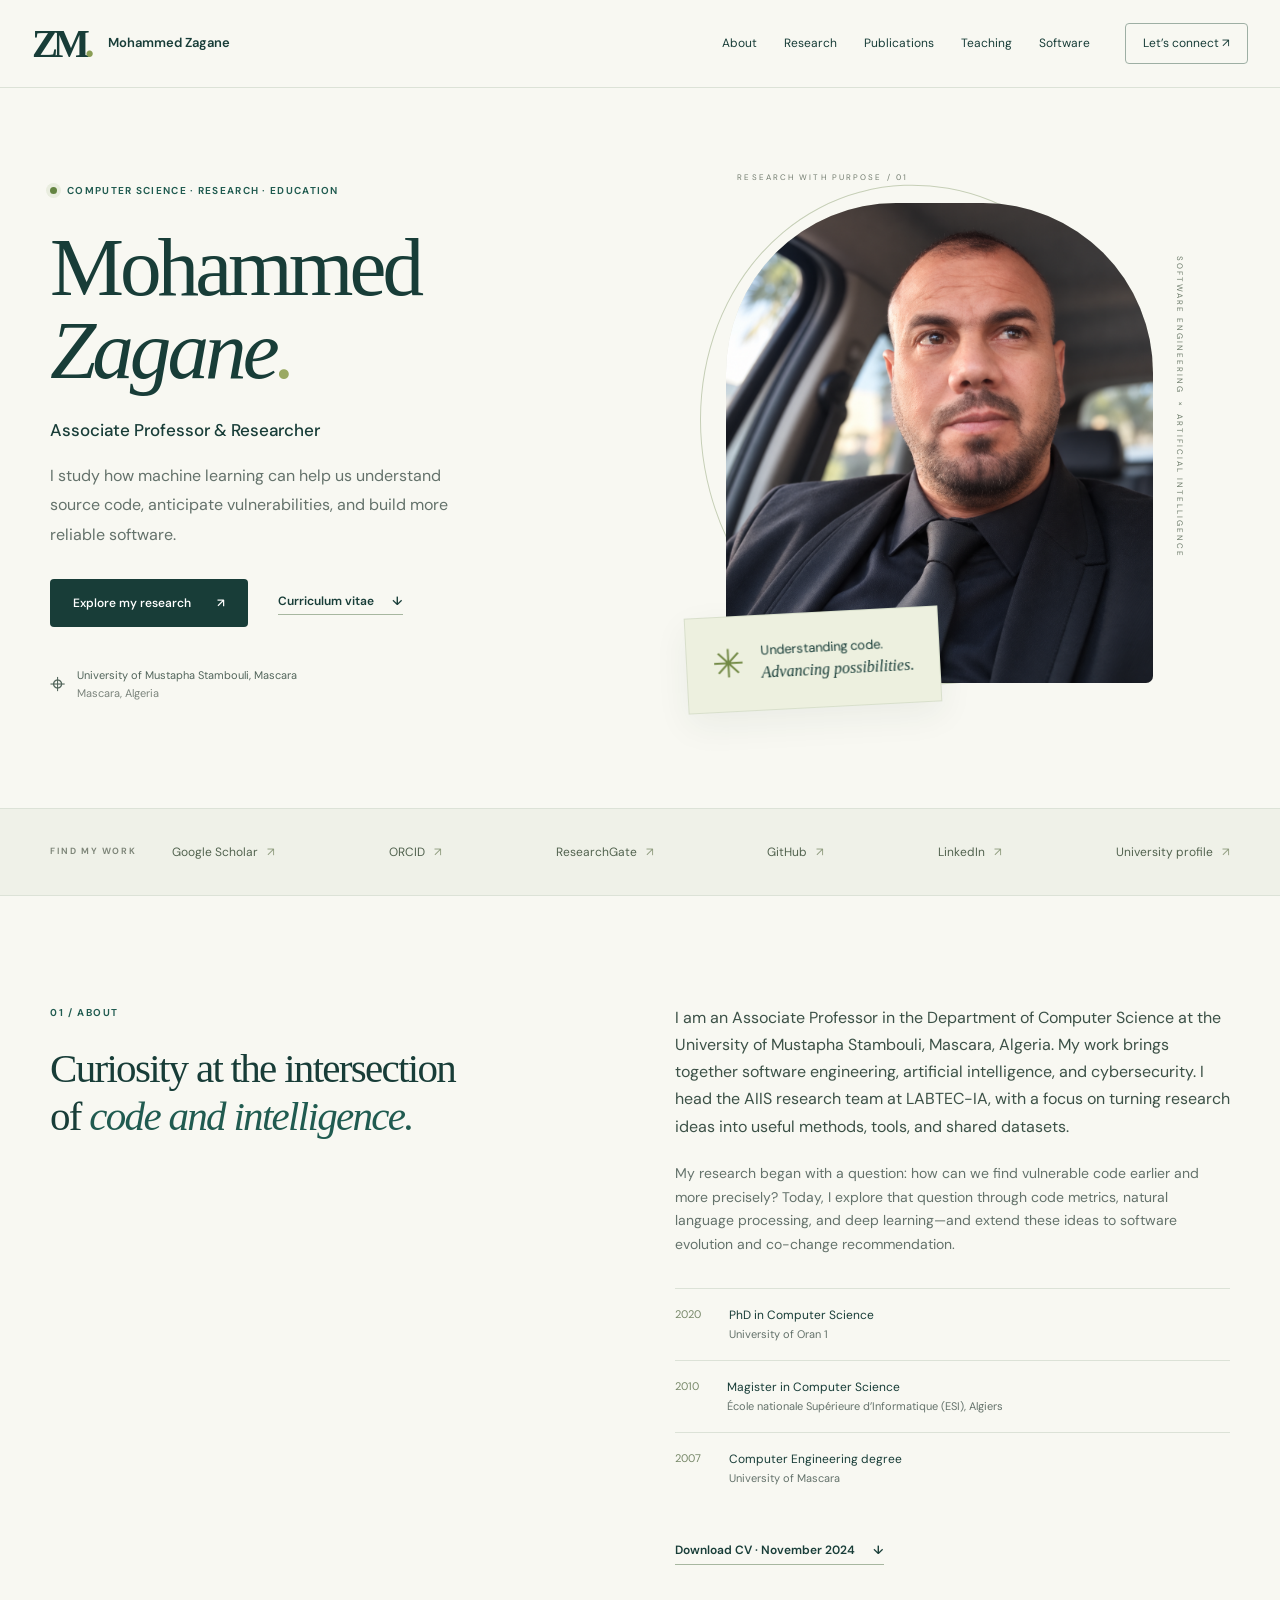
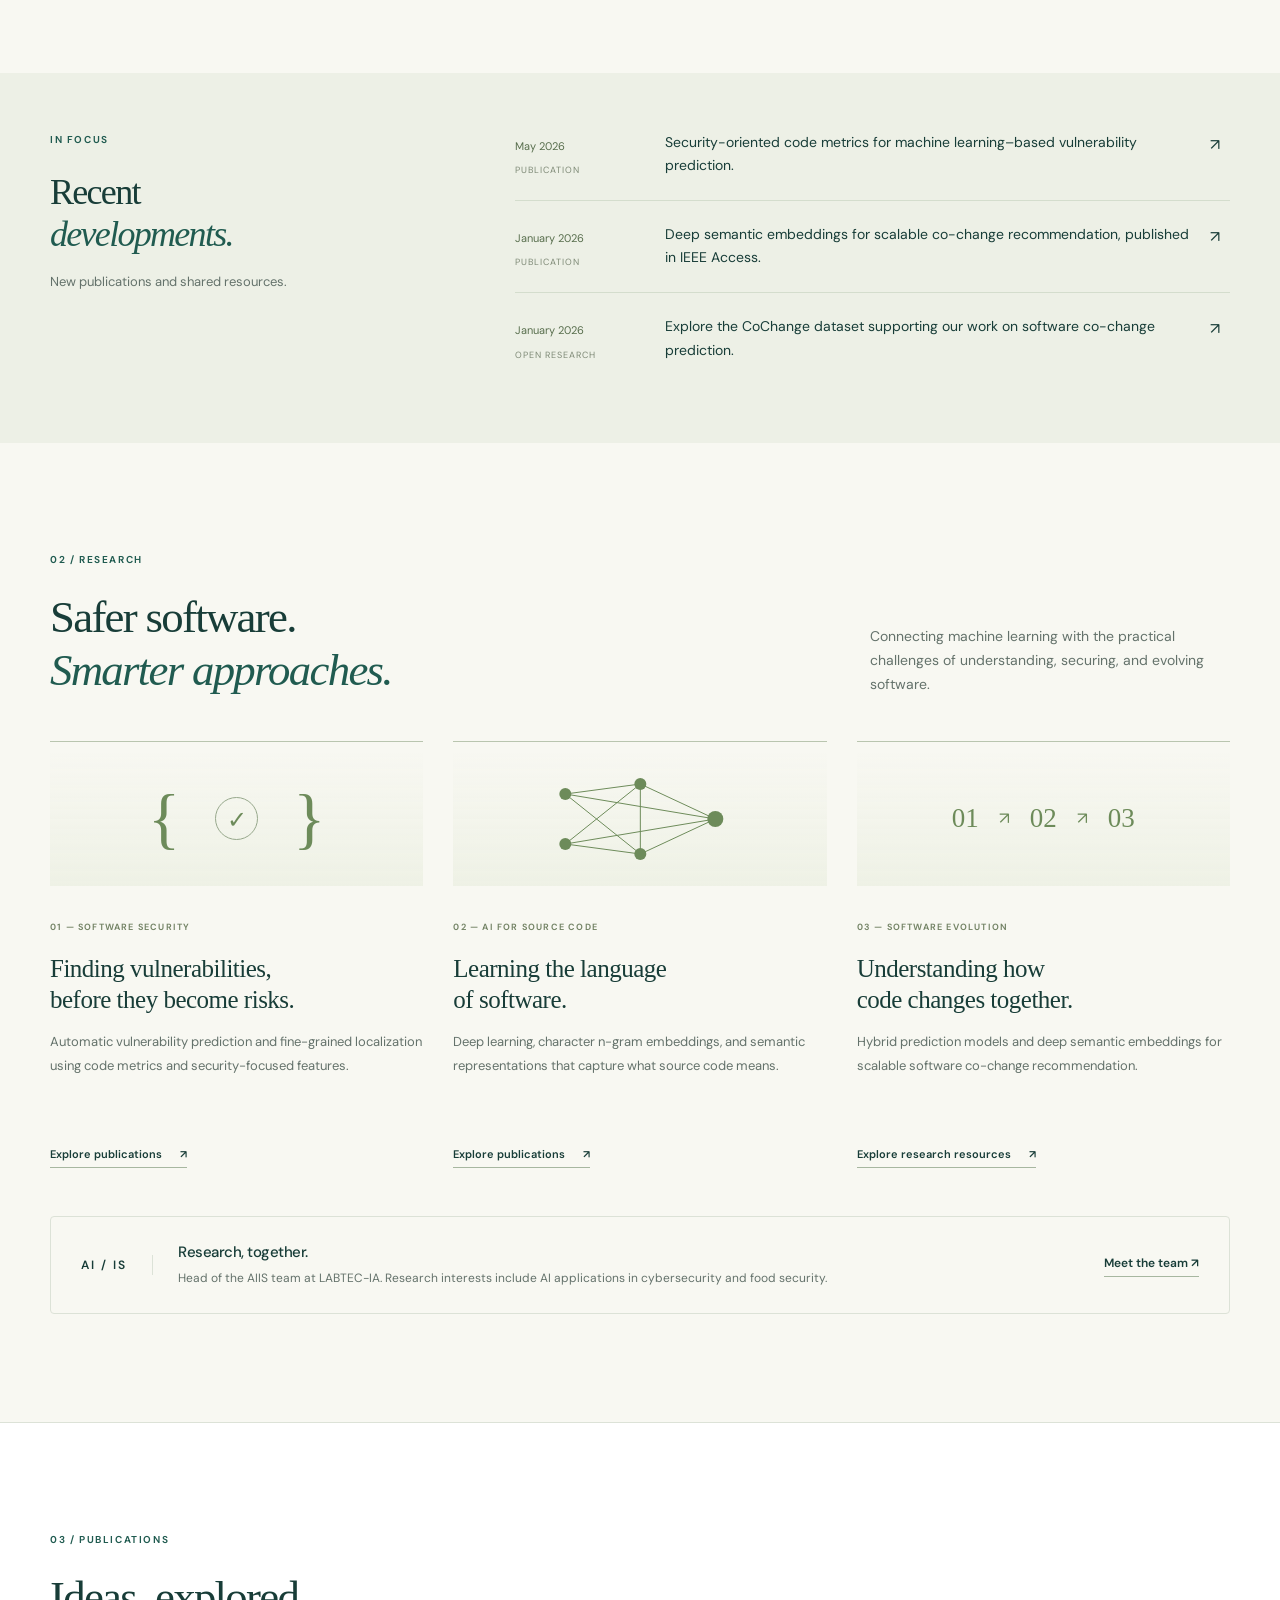
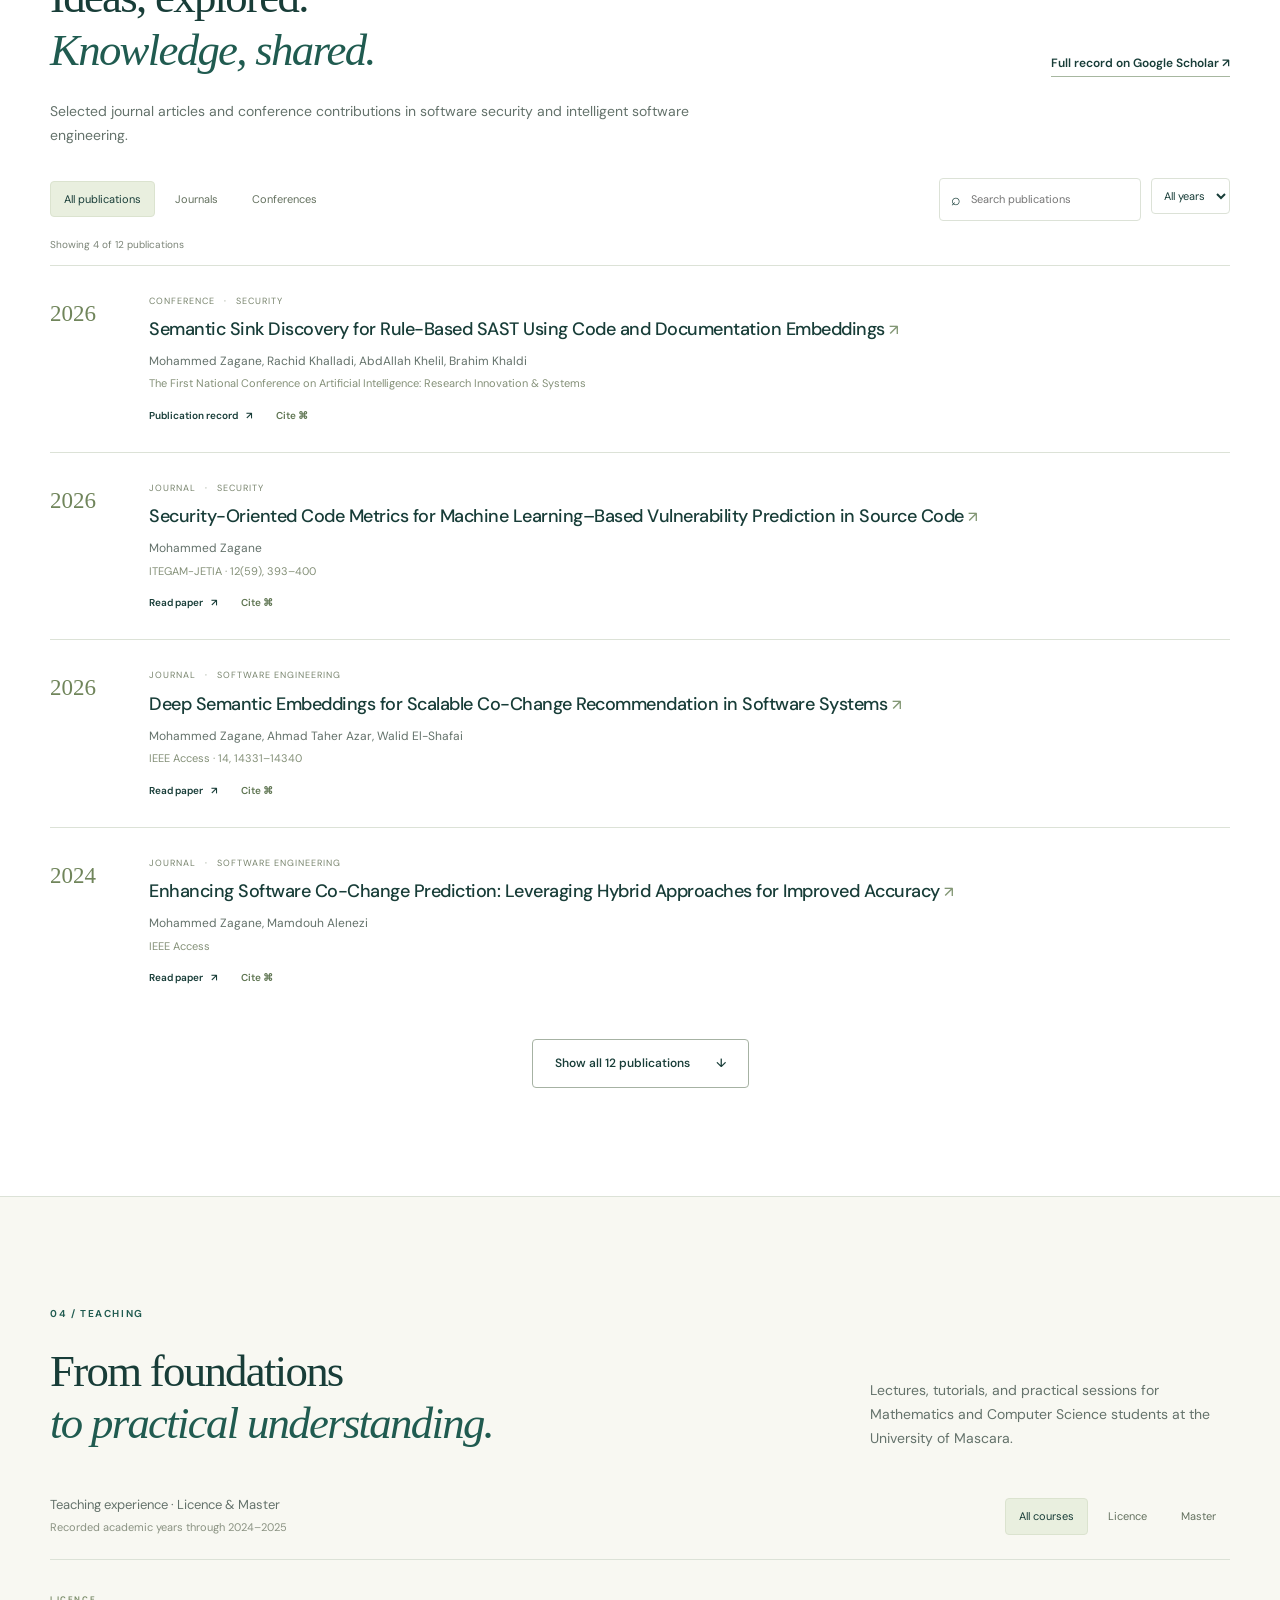
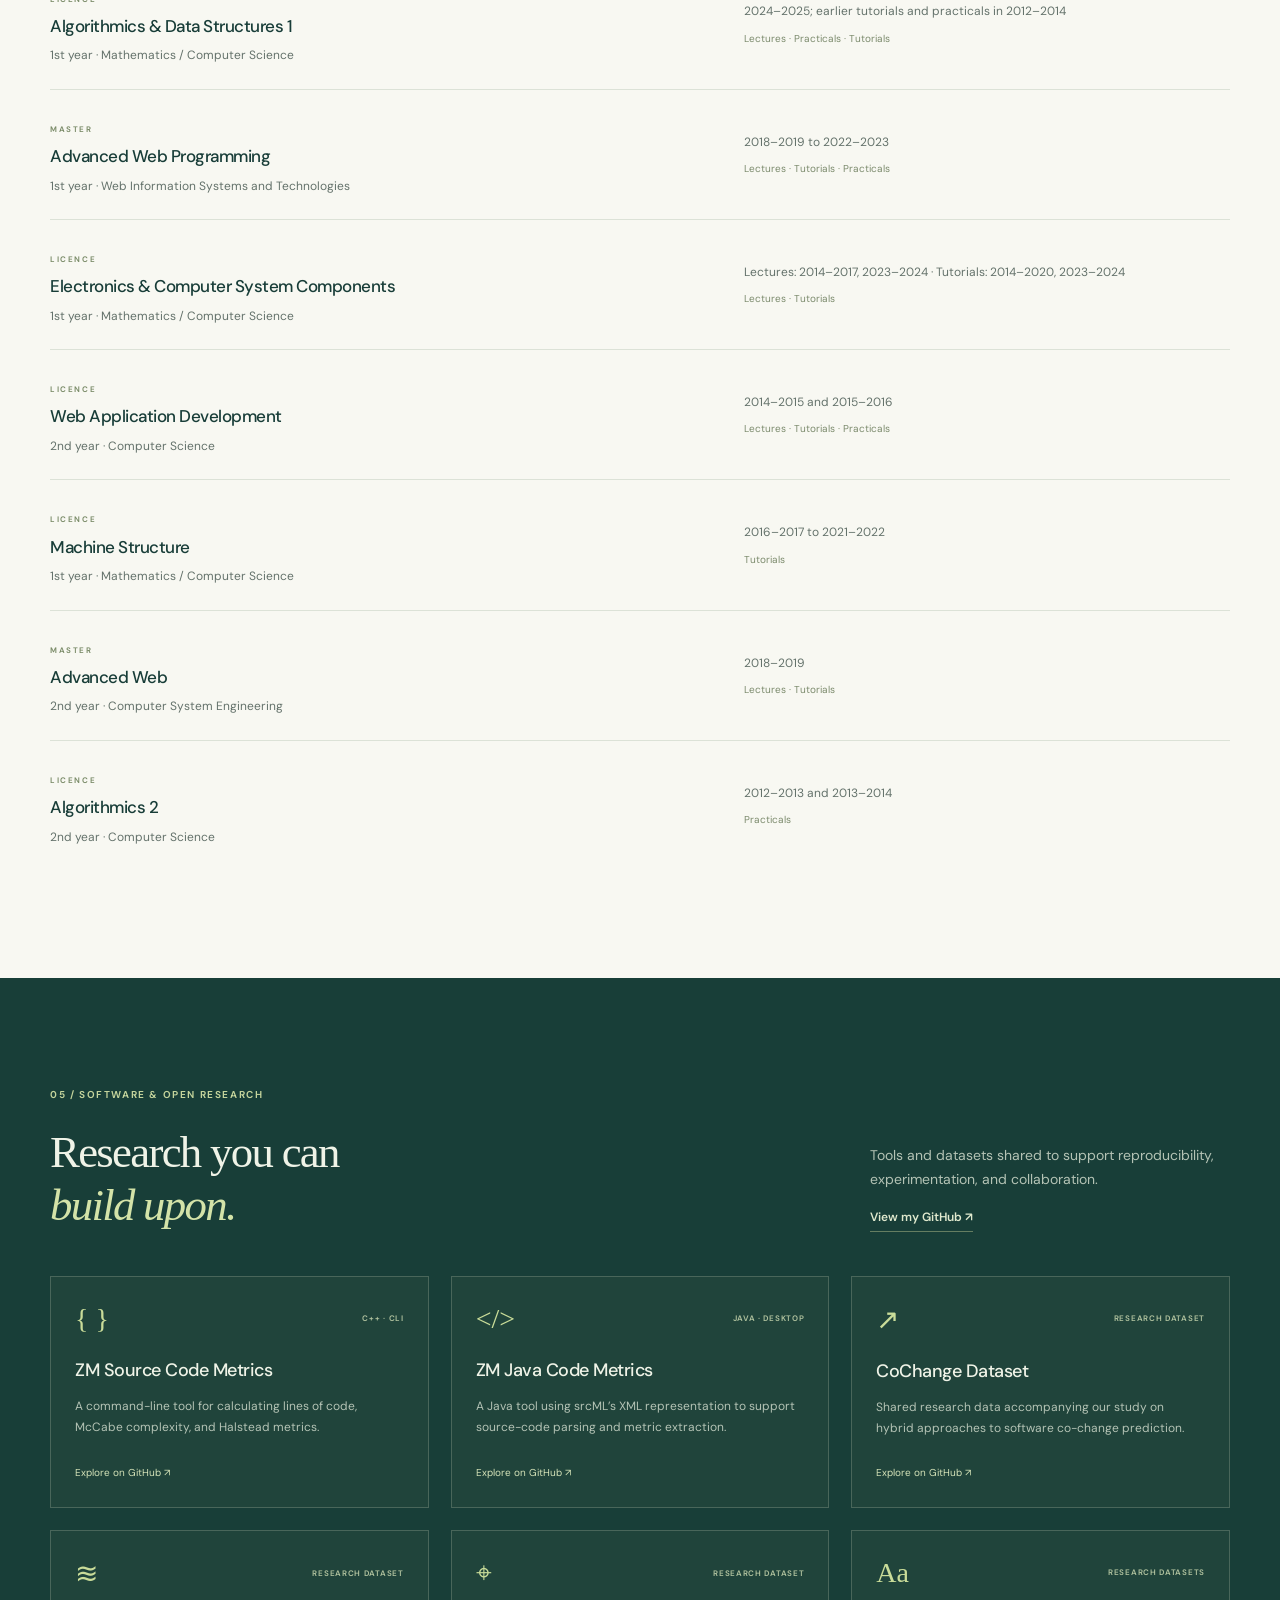
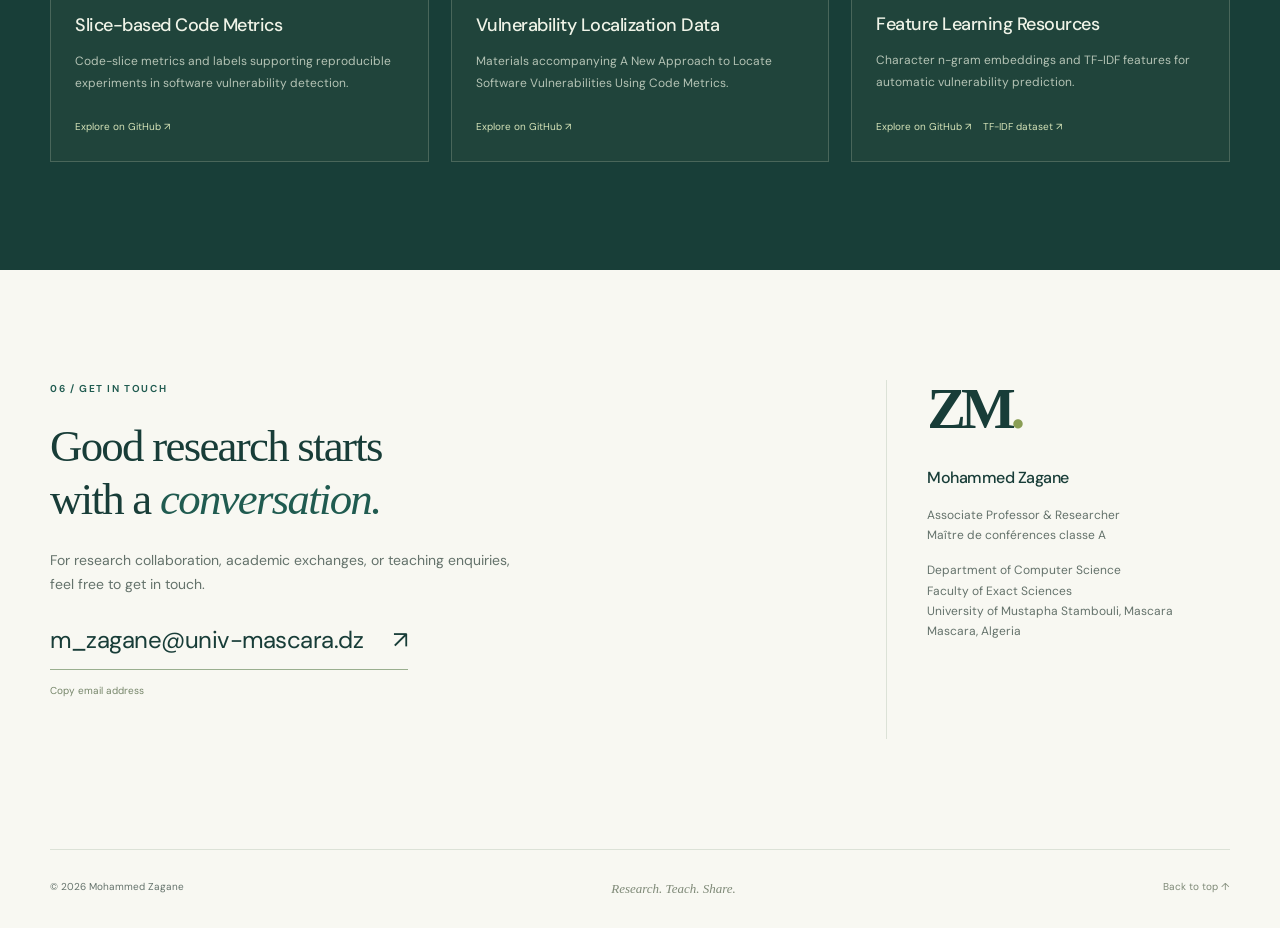
==== commit 843fba81: "Add files via upload" ====
--- a/index.html
+++ b/index.html
@@ -1,236 +1,29 @@
-<!DOCTYPE html>
+<!doctype html>
 <html lang="en">
 <head>
-    <meta charset="UTF-8">
-    <meta name="viewport" content="width=device-width, initial-scale=1.0">
-    <title>Mohammed ZAGANE | Associate Professor & Researcher</title>
-    <link rel="stylesheet" href="style.css">
-    <link rel="stylesheet" href="https://cdnjs.cloudflare.com/ajax/libs/font-awesome/6.0.0/css/all.min.css">
-    <link href="https://fonts.googleapis.com/css2?family=Inter:wght@300;400;600;700&display=swap" rel="stylesheet">
+  <meta charset="utf-8"><meta name="viewport" content="width=device-width, initial-scale=1">
+  <title>Mohammed Zagane — Computer Science, Research & Teaching</title>
+  <meta name="description" content="Mohammed Zagane, Associate Professor &amp; Researcher at the University of Mascara. Research in machine learning, software security, and software engineering.">
+  <meta name="theme-color" content="#174e48">
+  <meta property="og:title" content="Mohammed Zagane — Associate Professor &amp; Researcher"><meta property="og:description" content="I study how machine learning can help us understand source code, anticipate vulnerabilities, and build more reliable software."><meta property="og:type" content="website">
+  <link rel="icon" href="assets/favicon.svg" type="image/svg+xml"><link rel="stylesheet" href="styles.css">
+  <script src="citations.js" defer></script><script src="app.js" defer></script>
 </head>
 <body>
-    <nav>
-        <a href="#" class="logo">M. ZAGANE</a>
-        <ul class="nav-links">
-            <li><a href="#home">Home</a></li>
-            <li><a href="#about">About</a></li>
-            <li><a href="#experience">Experience</a></li>
-            <li><a href="#research">Research</a></li>
-            <li><a href="#teaching">Teaching</a></li>
-            <li><a href="#publications">Publications</a></li>
-            <li><a href="#contact">Contact</a></li>
-        </ul>
-    </nav>
-
-    <header id="home" class="hero">
-        <div class="hero-content">
-            <h1>Mohammed ZAGANE</h1>
-            <p>Associate Professor & Researcher in Software Security and Machine Learning</p>
-            <div class="social-links">
-                <a href="https://www.linkedin.com/in/zagane/" target="_blank" title="LinkedIn"><i class="fab fa-linkedin"></i></a>
-                <a href="https://github.com/mzagane" target="_blank" title="GitHub"><i class="fab fa-github"></i></a>
-                <a href="https://scholar.google.com/citations?user=auRkkm8AAAAJ" target="_blank" title="Google Scholar"><i class="fas fa-graduation-cap"></i></a>
-                <a href="https://www.researchgate.net/profile/Mohammed-Zagane" target="_blank" title="ResearchGate"><i class="fab fa-researchgate"></i></a>
-                <a href="https://x.com/mzagane" target="_blank" title="X (Twitter)"><i class="fab fa-x-twitter"></i></a>
-            </div>
-            <a href="#about" class="cta-button">Learn More</a>
-        </div>
-    </header>
-
-    <section id="about" class="reveal">
-        <h2 class="section-title">About Me</h2>
-        <div class="about-container">
-            <div class="about-text">
-                <p>I am an Associate Professor and Researcher at the University of Mustapha Stambouli in Mascara, Algeria. My work is dedicated to solving complex problems in Software Engineering and Information Security by leveraging the power of Machine Learning and Deep Learning.</p>
-                <p>With a PhD in Computer Science and extensive experience in both academia and systems engineering, I focus on developing innovative, automated solutions for software vulnerability prediction and maintenance.</p>
-            </div>
-            <div class="education-box">
-                <h3>Education</h3>
-                <ul>
-                    <li><strong>PhD in Computer Science</strong> (2020) <br> University of Oran 1, Algeria</li>
-                    <li><strong>Magister in Computer Sciences</strong> (2010) <br> Higher National School of Computer Sciences (ESI), Algiers</li>
-                    <li><strong>Computer Engineer</strong> (2007) <br> University of Mustapha Stambouli, Mascara</li>
-                </ul>
-            </div>
-        </div>
-    </section>
-
-    <section id="experience" class="reveal" style="background: #fff;">
-        <h2 class="section-title">Professional Experience</h2>
-        <div class="timeline">
-            <div class="timeline-item">
-                <div class="timeline-date">2021 - Present</div>
-                <div class="timeline-content">
-                    <h3>Associate Professor / Researcher</h3>
-                    <p>University of Mustapha Stambouli, Mascara, Algeria</p>
-                </div>
-            </div>
-            <div class="timeline-item">
-                <div class="timeline-date">2024 - Present</div>
-                <div class="timeline-content">
-                    <h3>Research Team Head</h3>
-                    <p>Labtec-Ia Laboratory, AIIS Team</p>
-                </div>
-            </div>
-            <div class="timeline-item">
-                <div class="timeline-date">2023 - 2024</div>
-                <div class="timeline-content">
-                    <h3>Assistant Head of Department</h3>
-                    <p>Department of Mathematics, University of Mustapha Stambouli</p>
-                </div>
-            </div>
-            <div class="timeline-item">
-                <div class="timeline-date">2012 - 2021</div>
-                <div class="timeline-content">
-                    <h3>Assistant Professor / Researcher</h3>
-                    <p>University of Mustapha Stambouli, Mascara, Algeria</p>
-                </div>
-            </div>
-            <div class="timeline-item">
-                <div class="timeline-date">2009 - 2012</div>
-                <div class="timeline-content">
-                    <h3>Systems Engineer</h3>
-                    <p>Local Government Services, State of Mascara</p>
-                </div>
-            </div>
-        </div>
-    </section>
-
-    <section id="research" class="reveal">
-        <h2 class="section-title">Research Interests</h2>
-        <div class="card-container">
-            <div class="card">
-                <i class="fas fa-shield-alt card-icon"></i>
-                <h3>Vulnerability Prediction</h3>
-                <p>Using code metrics and deep learning to identify security flaws at a fine-grained level, assisting developers in securing software systems.</p>
-            </div>
-            <div class="card">
-                <i class="fas fa-code card-icon"></i>
-                <h3>NLP for Code</h3>
-                <p>Applying NLP techniques like Word Embeddings and TF-IDF to extract semantic insights from source code for improved analysis.</p>
-            </div>
-            <div class="card">
-                <i class="fas fa-sync card-icon"></i>
-                <h3>Software Evolution</h3>
-                <p>Developing hybrid models to predict software co-changes and improve system reliability during maintenance.</p>
-            </div>
-        </div>
-    </section>
-
-    <section id="teaching" class="reveal" style="background: #fff;">
-        <h2 class="section-title">Teaching Portfolio</h2>
-        <div class="table-container">
-            <table>
-                <thead>
-                    <tr>
-                        <th>Course Title</th>
-                        <th>Level</th>
-                        <th>Years</th>
-                    </tr>
-                </thead>
-                <tbody>
-                    <tr><td>Advanced Web Programming</td><td>1st Year Master (WIST)</td><td>2018 - 2023</td></tr>
-                    <tr><td>Algorithmics and Data Structures 1 & 2</td><td>1st & 2nd Year Licence</td><td>2012 - 2025</td></tr>
-                    <tr><td>Electronic and Components of Computer Systems</td><td>1st Year Licence</td><td>2014 - 2024</td></tr>
-                    <tr><td>Web Applications Development</td><td>2nd Year Licence</td><td>2014 - 2016</td></tr>
-                    <tr><td>Machine Structure</td><td>1st Year Licence</td><td>2016 - 2022</td></tr>
-                    <tr><td>Advanced Web</td><td>2nd Year Master (CSE)</td><td>2018 - 2019</td></tr>
-                </tbody>
-            </table>
-        </div>
-    </section>
-
-    <section id="publications" class="reveal">
-        <h2 class="section-title">Selected Publications</h2>
-        <div class="pub-info-box" style="text-align: center; margin-bottom: 2rem; font-size: 1.1rem;">
-            <p>To see the full list of my publications, please visit my <a href="https://www.researchgate.net/profile/Mohammed-Zagane" target="_blank" style="color: var(--accent-color); font-weight: 600; text-decoration: none;">ResearchGate profile <i class="fab fa-researchgate"></i></a>.</p>
-        </div>
-        <div class="pub-list">
-            <div class="pub-item">
-                <span class="pub-year">2024</span>
-                <div class="pub-details">
-                    <h4>Enhancing Software Co-Change Prediction: Leveraging Hybrid Approaches for Improved Accuracy</h4>
-                    <p>Zagane, M., Alenezi, M. | <strong>IEEE Access</strong></p>
-                    <a href="https://ieeexplore.ieee.org/abstract/document/10526245" target="_blank">View Paper <i class="fas fa-external-link-alt"></i></a>
-                </div>
-            </div>
-            <div class="pub-item">
-                <span class="pub-year">2022</span>
-                <div class="pub-details">
-                    <h4>Hybrid Representation to Locate Vulnerable Lines of Code</h4>
-                    <p>Zagane, M., Alenezi, M., & Abdi, M. K. | <strong>International Journal of Software Innovation</strong></p>
-                    <a href="https://www.igi-global.com/article/hybrid-representation-to-locate-vulnerable-lines-of-code/292020" target="_blank">View Paper <i class="fas fa-external-link-alt"></i></a>
-                </div>
-            </div>
-            <div class="pub-item">
-                <span class="pub-year">2020</span>
-                <div class="pub-details">
-                    <h4>Deep Learning for Software Vulnerabilities Detection Using Code Metrics</h4>
-                    <p>Zagane, M., Abdi, M. K. and Mamdouh Alenezi | <strong>IEEE Access</strong></p>
-                    <a href="https://ieeexplore.ieee.org/iel7/6287639/8948470/09069943.pdf" target="_blank">View Paper <i class="fas fa-external-link-alt"></i></a>
-                </div>
-            </div>
-        </div>
-        
-        <div class="resources-grid">
-            <div class="resource-card">
-                <h3>Datasets & Tools</h3>
-                <p style="margin-bottom: 1.5rem; opacity: 0.9;">To see more of my academic and personal software projects, please visit my <a href="https://github.com/mzagane" target="_blank" style="color: #fff; font-weight: 600; text-decoration: underline;">GitHub profile <i class="fab fa-github"></i></a>.</p>
-                <ul>
-                    <li><a href="https://github.com/mzagane/ZM_Source_Code_Metrics" target="_blank">ZM Source Code Metrics (CLI/GUI)</a></li>
-                    <li><a href="https://github.com/mzagane/CMDataset" target="_blank">Slice-based Code Metrics Dataset</a></li>
-                    <li><a href="https://github.com/dzresearcher/char_n-gram_embedding_dataset_for_DL_AVP" target="_blank">Char N-gram Embedding Dataset</a></li>
-                    <li><a href="https://github.com/researcherdz29/TF-IDF-Based-Features" target="_blank">TF-IDF-Based AVP Dataset</a></li>
-                </ul>
-            </div>
-        </div>
-    </section>
-
-    <section id="contact" class="reveal" style="background: #fff;">
-        <h2 class="section-title">Get In Touch</h2>
-        <div class="contact-grid">
-            <div class="contact-info">
-                <p><i class="fas fa-envelope"></i> <strong>Professional:</strong> m_zagane@univ-mascara.dz</p>
-                <p><i class="fas fa-envelope"></i> <strong>Personal:</strong> mzagane@gmail.com</p>
-                <p><i class="fas fa-phone"></i> +213.05.59.07.77.51</p>
-                <p><i class="fas fa-map-marker-alt"></i> University of Mascara, Algeria</p>
-            </div>
-            <div class="skills-box">
-                <h3>Technical Skills</h3>
-                <p>C/C++, Java, PHP, JavaScript, Python, MATLAB, MySQL, Linux</p>
-                <h3 style="margin-top: 1rem;">Languages</h3>
-                <p>Arabic (Native), French (Good), English (Good)</p>
-            </div>
-        </div>
-    </section>
-
-    <footer>
-        <p>&copy; 2026 Mohammed ZAGANE. All rights reserved.</p>
-    </footer>
-
-    <script>
-        function reveal() {
-            var reveals = document.querySelectorAll(".reveal");
-            for (var i = 0; i < reveals.length; i++) {
-                var windowHeight = window.innerHeight;
-                var elementTop = reveals[i].getBoundingClientRect().top;
-                var elementVisible = 100;
-                if (elementTop < windowHeight - elementVisible) {
-                    reveals[i].classList.add("active");
-                }
-            }
-        }
-        window.addEventListener("scroll", reveal);
-        reveal();
-
-        document.querySelectorAll('a[href^="#"]').forEach(anchor => {
-            anchor.addEventListener('click', function (e) {
-                e.preventDefault();
-                document.querySelector(this.getAttribute('href')).scrollIntoView({
-                    behavior: 'smooth'
-                });
-            });
-        });
-    </script>
-</body>
-</html>
+<a class="skip-link" href="#main">Skip to content</a>
+<header class="site-header"><div class="nav-wrap"><a class="brand" href="#home" aria-label="Mohammed Zagane home"><span class="monogram">ZM<span>.</span></span><span>Mohammed Zagane</span></a><button class="menu-button" aria-expanded="false" aria-controls="navigation" hidden>Menu <span aria-hidden="true">☰</span></button><nav id="navigation" aria-label="Main navigation"><a href="#about">About</a><a href="#research">Research</a><a href="#publications">Publications</a><a href="#teaching">Teaching</a><a href="#software">Software</a><a href="#contact" class="nav-contact">Let’s connect <span aria-hidden="true">↗</span></a></nav></div></header>
+<main id="main">
+<section class="hero wrap" id="home"><div class="hero-text"><p class="eyebrow hero-label"><span class="status-dot"></span> Computer science · Research · Education</p><h1>Mohammed<br><em>Zagane<span class="accent-dot">.</span></em></h1><p class="role">Associate Professor &amp; Researcher</p><p class="hero-description">I study how machine learning can help us understand source code, anticipate vulnerabilities, and build more reliable software.</p><div class="hero-actions"><a class="button primary" href="#research">Explore my research <span aria-hidden="true">↗</span></a><a class="text-link" href="assets/CV_Mohammed_ZAGANE_2024.pdf" target="_blank">Curriculum vitae <span aria-hidden="true">↓</span></a></div><div class="location"><span aria-hidden="true">⌖</span><div>University of Mustapha Stambouli, Mascara<br><span>Mascara, Algeria</span></div></div></div><div class="portrait-composition"><div class="orbit" aria-hidden="true"></div><span class="portrait-index" aria-hidden="true">RESEARCH WITH PURPOSE / 01</span><div class="portrait-frame"><img src="assets/portrait-enhanced.png" width="1254" height="1254" alt="Mohammed Zagane" fetchpriority="high"></div><div class="portrait-note"><span class="note-symbol" aria-hidden="true">✳</span><div>Understanding code.<br><em>Advancing possibilities.</em></div></div><span class="vertical-caption">SOFTWARE ENGINEERING × ARTIFICIAL INTELLIGENCE</span></div></section>
+<div class="profile-strip"><div class="wrap"><span class="eyebrow">Find my work</span><div class="profile-links"><a class="" href="https://scholar.google.com/citations?user=auRkkm8AAAAJ" target="_blank" rel="noopener noreferrer">Google Scholar <span aria-hidden="true">↗</span></a><a class="" href="https://orcid.org/0000-0003-2508-0265" target="_blank" rel="noopener noreferrer">ORCID <span aria-hidden="true">↗</span></a><a class="" href="https://www.researchgate.net/profile/Mohammed-Zagane" target="_blank" rel="noopener noreferrer">ResearchGate <span aria-hidden="true">↗</span></a><a class="" href="https://github.com/mzagane" target="_blank" rel="noopener noreferrer">GitHub <span aria-hidden="true">↗</span></a><a class="" href="https://www.linkedin.com/in/zagane/" target="_blank" rel="noopener noreferrer">LinkedIn <span aria-hidden="true">↗</span></a><a class="" href="https://www.univ-mascara.dz/Staff/page_perso.php?q3=414" target="_blank" rel="noopener noreferrer">University profile <span aria-hidden="true">↗</span></a></div></div></div>
+<section class="section wrap about" id="about"><div><p class="eyebrow section-kicker">01 / About</p><h2>Curiosity at the intersection<br>of <em>code and intelligence.</em></h2></div><div class="about-body"><p class="lead">I am an Associate Professor in the Department of Computer Science at the University of Mustapha Stambouli, Mascara, Algeria. My work brings together software engineering, artificial intelligence, and cybersecurity. I head the AIIS research team at LABTEC-IA, with a focus on turning research ideas into useful methods, tools, and shared datasets.</p><p>My research began with a question: how can we find vulnerable code earlier and more precisely? Today, I explore that question through code metrics, natural language processing, and deep learning—and extend these ideas to software evolution and co-change recommendation.</p><div class="credentials"><div><span>2020</span><p>PhD in Computer Science<small>University of Oran 1</small></p></div><div><span>2010</span><p>Magister in Computer Science<small>École nationale Supérieure d’Informatique (ESI), Algiers</small></p></div><div><span>2007</span><p>Computer Engineering degree<small>University of Mascara</small></p></div></div><a class="text-link" href="assets/CV_Mohammed_ZAGANE_2024.pdf" target="_blank">Download CV · November 2024 <span aria-hidden="true">↓</span></a></div></section>
+<section class="news-section"><div class="wrap news-layout"><div><p class="eyebrow section-kicker">In focus</p><h2>Recent<br><em>developments.</em></h2><p>New publications and shared resources.</p></div><div class="news-list"><a class="news-item" href="https://doi.org/10.5935/jetia.v12i59.3464" target="_blank" rel="noopener noreferrer"><div><time>May 2026</time><span>Publication</span></div><p>Security-oriented code metrics for machine learning–based vulnerability prediction.</p><span aria-hidden="true">↗</span></a><a class="news-item" href="https://doi.org/10.1109/ACCESS.2026.3656097" target="_blank" rel="noopener noreferrer"><div><time>January 2026</time><span>Publication</span></div><p>Deep semantic embeddings for scalable co-change recommendation, published in IEEE Access.</p><span aria-hidden="true">↗</span></a><a class="news-item" href="https://github.com/mzagane/CoChange_Dataset" target="_blank" rel="noopener noreferrer"><div><time>January 2026</time><span>Open research</span></div><p>Explore the CoChange dataset supporting our work on software co-change prediction.</p><span aria-hidden="true">↗</span></a></div></div></section>
+<section class="section wrap" id="research"><div class="section-heading"><div><p class="eyebrow section-kicker">02 / Research</p><h2>Safer software.<br><em>Smarter approaches.</em></h2></div><p>Connecting machine learning with the practical challenges of understanding, securing, and evolving software.</p></div><div class="research-grid"><article class="research-card"><div class="research-graphic security-graphic" aria-hidden="true"><span>{</span><i>✓</i><span>}</span></div><span class="eyebrow">01 — Software security</span><h3>Finding vulnerabilities,<br>before they become risks.</h3><p>Automatic vulnerability prediction and fine-grained localization using code metrics and security-focused features.</p><a href="#publications" class="text-link">Explore publications <span aria-hidden="true">↗</span></a></article><article class="research-card"><div class="research-graphic network-graphic" aria-hidden="true"><svg viewBox="0 0 260 100"><g stroke="currentColor" stroke-width="1"><path d="M55 25L130 15L205 50L130 85L55 75L130 15L130 85L55 25L205 50L55 75" fill="none"/></g><g fill="currentColor"><circle cx="55" cy="25" r="6"/><circle cx="55" cy="75" r="6"/><circle cx="130" cy="15" r="6"/><circle cx="130" cy="85" r="6"/><circle cx="205" cy="50" r="8"/></g></svg></div><span class="eyebrow">02 — AI for source code</span><h3>Learning the language<br>of software.</h3><p>Deep learning, character n-gram embeddings, and semantic representations that capture what source code means.</p><a href="#publications" class="text-link">Explore publications <span aria-hidden="true">↗</span></a></article><article class="research-card"><div class="research-graphic change-graphic" aria-hidden="true"><span>01</span><b>↗</b><span>02</span><b>↗</b><span>03</span></div><span class="eyebrow">03 — Software evolution</span><h3>Understanding how<br>code changes together.</h3><p>Hybrid prediction models and deep semantic embeddings for scalable software co-change recommendation.</p><a href="#software" class="text-link">Explore research resources <span aria-hidden="true">↗</span></a></article></div><div class="lab-note"><span class="lab-mark" aria-hidden="true">AI / IS</span><div><h3>Research, together.</h3><p>Head of the AIIS team at LABTEC-IA. Research interests include AI applications in cybersecurity and food security.</p></div><a class="text-link" href="https://labtecia.github.io/labtecia/teams/aiis/index.html" target="_blank" rel="noopener noreferrer">Meet the team ↗</a></div></section>
+<section class="publications-section" id="publications"><div class="wrap section"><div class="section-heading"><div><p class="eyebrow section-kicker">03 / Publications</p><h2>Ideas, explored.<br><em>Knowledge, shared.</em></h2></div><a class="text-link" href="https://scholar.google.com/citations?user=auRkkm8AAAAJ" target="_blank" rel="noopener noreferrer">Full record on Google Scholar ↗</a></div><p class="section-intro">Selected journal articles and conference contributions in software security and intelligent software engineering.</p><div class="publication-controls" hidden><div class="filter-tabs" role="group" aria-label="Publication type"><button class="active" data-filter="All" aria-pressed="true">All publications</button><button data-filter="Journal" aria-pressed="false">Journals</button><button data-filter="Conference" aria-pressed="false">Conferences</button></div><div class="search-controls"><label class="search-field"><span aria-hidden="true">⌕</span><input id="publication-search" type="search" placeholder="Search publications" aria-label="Search publications"></label><label><span class="sr-only">Publication year</span><select id="publication-year" aria-label="Publication year"><option value="All">All years</option><option value="2026">2026</option><option value="2024">2024</option><option value="2022">2022</option><option value="2021">2021</option><option value="2020">2020</option><option value="2019">2019</option></select></label></div></div><p id="result-count" class="result-count" role="status" hidden></p><div class="publication-list"><article class="publication" data-type="Conference" data-year="2026"><span class="pub-year">2026</span><div><div class="pub-meta">Conference <span>·</span> Security</div><h3><a class="" href="https://www.univ-mascara.dz/nc-airis26/" target="_blank" rel="noopener noreferrer">Semantic Sink Discovery for Rule-Based SAST Using Code and Documentation Embeddings <span aria-hidden="true">↗</span></a></h3><p class="authors">Mohammed Zagane, Rachid Khalladi, AbdAllah Khelil, Brahim Khaldi</p><p class="venue">The First National Conference on Artificial Intelligence: Research Innovation &amp; Systems</p><div class="pub-actions"><a class="" href="https://www.univ-mascara.dz/nc-airis26/" target="_blank" rel="noopener noreferrer">Publication record <span aria-hidden="true">↗</span></a><button type="button" class="cite-button" hidden data-cite="0">Cite <span aria-hidden="true">⌘</span></button></div></div></article><article class="publication" data-type="Journal" data-year="2026"><span class="pub-year">2026</span><div><div class="pub-meta">Journal <span>·</span> Security</div><h3><a class="" href="https://doi.org/10.5935/jetia.v12i59.3464" target="_blank" rel="noopener noreferrer">Security-Oriented Code Metrics for Machine Learning–Based Vulnerability Prediction in Source Code <span aria-hidden="true">↗</span></a></h3><p class="authors">Mohammed Zagane</p><p class="venue">ITEGAM-JETIA · 12(59), 393–400</p><div class="pub-actions"><a class="" href="https://doi.org/10.5935/jetia.v12i59.3464" target="_blank" rel="noopener noreferrer">Read paper <span aria-hidden="true">↗</span></a><button type="button" class="cite-button" hidden data-cite="1">Cite <span aria-hidden="true">⌘</span></button></div></div></article><article class="publication" data-type="Journal" data-year="2026"><span class="pub-year">2026</span><div><div class="pub-meta">Journal <span>·</span> Software engineering</div><h3><a class="" href="https://doi.org/10.1109/ACCESS.2026.3656097" target="_blank" rel="noopener noreferrer">Deep Semantic Embeddings for Scalable Co-Change Recommendation in Software Systems <span aria-hidden="true">↗</span></a></h3><p class="authors">Mohammed Zagane, Ahmad Taher Azar, Walid El-Shafai</p><p class="venue">IEEE Access · 14, 14331–14340</p><div class="pub-actions"><a class="" href="https://doi.org/10.1109/ACCESS.2026.3656097" target="_blank" rel="noopener noreferrer">Read paper <span aria-hidden="true">↗</span></a><button type="button" class="cite-button" hidden data-cite="2">Cite <span aria-hidden="true">⌘</span></button></div></div></article><article class="publication" data-type="Journal" data-year="2024"><span class="pub-year">2024</span><div><div class="pub-meta">Journal <span>·</span> Software engineering</div><h3><a class="" href="https://doi.org/10.1109/ACCESS.2024.3399101" target="_blank" rel="noopener noreferrer">Enhancing Software Co-Change Prediction: Leveraging Hybrid Approaches for Improved Accuracy <span aria-hidden="true">↗</span></a></h3><p class="authors">Mohammed Zagane, Mamdouh Alenezi</p><p class="venue">IEEE Access</p><div class="pub-actions"><a class="" href="https://doi.org/10.1109/ACCESS.2024.3399101" target="_blank" rel="noopener noreferrer">Read paper <span aria-hidden="true">↗</span></a><button type="button" class="cite-button" hidden data-cite="3">Cite <span aria-hidden="true">⌘</span></button></div></div></article><article class="publication" data-type="Journal" data-year="2022"><span class="pub-year">2022</span><div><div class="pub-meta">Journal <span>·</span> Security</div><h3><a class="" href="https://doi.org/10.4018/IJSI.292020" target="_blank" rel="noopener noreferrer">Hybrid Representation to Locate Vulnerable Lines of Code <span aria-hidden="true">↗</span></a></h3><p class="authors">Mohammed Zagane, Mustapha Kamel Abdi, Mamdouh Alenezi</p><p class="venue">International Journal of Software Innovation</p><div class="pub-actions"><a class="" href="https://doi.org/10.4018/IJSI.292020" target="_blank" rel="noopener noreferrer">Read paper <span aria-hidden="true">↗</span></a><button type="button" class="cite-button" hidden data-cite="4">Cite <span aria-hidden="true">⌘</span></button></div></div></article><article class="publication" data-type="Conference" data-year="2022"><span class="pub-year">2022</span><div><div class="pub-meta">Conference <span>·</span> Security</div><h3><a class="" href="https://www.researchgate.net/profile/Mohammed-Zagane" target="_blank" rel="noopener noreferrer">Apprentissage Profond pour la Détection du Code Source Vulnérable : Approche inspirée du domaine de TLN <span aria-hidden="true">↗</span></a></h3><p class="authors">Mohammed Zagane, Abderrahim Zagane</p><p class="venue">MIAS 2022 · Université de Tamanghasset, Algeria</p><div class="pub-actions"><a class="" href="https://www.researchgate.net/profile/Mohammed-Zagane" target="_blank" rel="noopener noreferrer">Publication record <span aria-hidden="true">↗</span></a><button type="button" class="cite-button" hidden data-cite="5">Cite <span aria-hidden="true">⌘</span></button></div></div></article><article class="publication" data-type="Journal" data-year="2021"><span class="pub-year">2021</span><div><div class="pub-meta">Journal <span>·</span> Security</div><h3><a class="" href="https://doi.org/10.5455/jjcit.71-1597824949" target="_blank" rel="noopener noreferrer">Efficient Deep Features Learning for Vulnerability Detection Using Character N-Gram Embedding <span aria-hidden="true">↗</span></a></h3><p class="authors">Mamdouh Alenezi, Mohammed Zagane, Yasir Javed</p><p class="venue">Jordanian Journal of Computers and Information Technology · 7(1)</p><div class="pub-actions"><a class="" href="https://doi.org/10.5455/jjcit.71-1597824949" target="_blank" rel="noopener noreferrer">Read paper <span aria-hidden="true">↗</span></a><button type="button" class="cite-button" hidden data-cite="6">Cite <span aria-hidden="true">⌘</span></button></div></div></article><article class="publication" data-type="Conference" data-year="2021"><span class="pub-year">2021</span><div><div class="pub-meta">Conference <span>·</span> Security</div><h3><a class="" href="https://www.researchgate.net/profile/Mohammed-Zagane" target="_blank" rel="noopener noreferrer">Automatic Feature Extraction Method for Software Vulnerability Prediction <span aria-hidden="true">↗</span></a></h3><p class="authors">Mohammed Zagane, Mustapha Kamel Abdi, Mamdouh Alenezi</p><p class="venue">1st National Conference on Applied Computing and Smart Technologies · Sidi Bel Abbès, Algeria</p><div class="pub-actions"><a class="" href="https://www.researchgate.net/profile/Mohammed-Zagane" target="_blank" rel="noopener noreferrer">Publication record <span aria-hidden="true">↗</span></a><button type="button" class="cite-button" hidden data-cite="7">Cite <span aria-hidden="true">⌘</span></button></div></div></article><article class="publication" data-type="Journal" data-year="2020"><span class="pub-year">2020</span><div><div class="pub-meta">Journal <span>·</span> Security</div><h3><a class="" href="https://doi.org/10.1109/ACCESS.2020.2988557" target="_blank" rel="noopener noreferrer">Deep Learning for Software Vulnerabilities Detection Using Code Metrics <span aria-hidden="true">↗</span></a></h3><p class="authors">Mohammed Zagane, Mustapha Kamel Abdi, Mamdouh Alenezi</p><p class="venue">IEEE Access · 8, 74562–74570</p><div class="pub-actions"><a class="" href="https://doi.org/10.1109/ACCESS.2020.2988557" target="_blank" rel="noopener noreferrer">Read paper <span aria-hidden="true">↗</span></a><button type="button" class="cite-button" hidden data-cite="8">Cite <span aria-hidden="true">⌘</span></button></div></div></article><article class="publication" data-type="Journal" data-year="2020"><span class="pub-year">2020</span><div><div class="pub-meta">Journal <span>·</span> Security</div><h3><a class="" href="https://doi.org/10.4018/IJSI.2020070106" target="_blank" rel="noopener noreferrer">A New Approach to Locate Software Vulnerabilities Using Code Metrics <span aria-hidden="true">↗</span></a></h3><p class="authors">Mohammed Zagane, Mustapha Kamel Abdi, Mamdouh Alenezi</p><p class="venue">International Journal of Software Innovation · 8(3)</p><div class="pub-actions"><a class="" href="https://doi.org/10.4018/IJSI.2020070106" target="_blank" rel="noopener noreferrer">Read paper <span aria-hidden="true">↗</span></a><button type="button" class="cite-button" hidden data-cite="9">Cite <span aria-hidden="true">⌘</span></button></div></div></article><article class="publication" data-type="Journal" data-year="2019"><span class="pub-year">2019</span><div><div class="pub-meta">Journal <span>·</span> Security</div><h3><a class="" href="https://doi.org/10.5815/ijitcs.2019.07.05" target="_blank" rel="noopener noreferrer">Evaluating and Comparing Size, Complexity and Coupling Metrics as Web Applications Vulnerabilities Predictors <span aria-hidden="true">↗</span></a></h3><p class="authors">Mohammed Zagane, Mustapha Kamel Abdi</p><p class="venue">International Journal of Information Technology and Computer Science · 11(7)</p><div class="pub-actions"><a class="" href="https://doi.org/10.5815/ijitcs.2019.07.05" target="_blank" rel="noopener noreferrer">Read paper <span aria-hidden="true">↗</span></a><button type="button" class="cite-button" hidden data-cite="10">Cite <span aria-hidden="true">⌘</span></button></div></div></article><article class="publication" data-type="Journal" data-year=""><span class="pub-year">—</span><div><div class="pub-meta">Journal <span>·</span> Security</div><h3><a class="" href="https://asjp.cerist.dz/en/article/150783" target="_blank" rel="noopener noreferrer">Évaluation des Métriques de Couplage en Tant Qu’indicateurs de Vulnérabilités dans les Applications Web <span aria-hidden="true">↗</span></a></h3><p class="authors">Mohammed Zagane, Mustapha Kamel Abdi</p><p class="venue">Communication Science et Technologie (COST)</p><div class="pub-actions"><a class="" href="https://asjp.cerist.dz/en/article/150783" target="_blank" rel="noopener noreferrer">Publication record <span aria-hidden="true">↗</span></a></div></div></article></div><p id="no-results" hidden>No matching publications. Try another title, author, or year.</p><button id="show-publications" class="button secondary" hidden>Show all publications <span aria-hidden="true">↓</span></button></div></section>
+<section class="section wrap" id="teaching"><div class="section-heading"><div><p class="eyebrow section-kicker">04 / Teaching</p><h2>From foundations<br><em>to practical understanding.</em></h2></div><p>Lectures, tutorials, and practical sessions for Mathematics and Computer Science students at the University of Mascara.</p></div><div class="teaching-top"><p>Teaching experience · Licence & Master<br><small>Recorded academic years through 2024–2025</small></p><div class="filter-tabs course-filters" role="group" aria-label="Course level" hidden><button class="active" data-level-filter="All" aria-pressed="true">All courses</button><button data-level-filter="Licence" aria-pressed="false">Licence</button><button data-level-filter="Master" aria-pressed="false">Master</button></div></div><div class="course-list"><article class="course" data-level="Licence"><div><span class="eyebrow">Licence</span><h3>Algorithmics &amp; Data Structures 1</h3><p>1st year · Mathematics / Computer Science</p></div><div class="course-details"><p>2024–2025; earlier tutorials and practicals in 2012–2014</p><span>Lectures · Practicals · Tutorials</span></div></article><article class="course" data-level="Master"><div><span class="eyebrow">Master</span><h3>Advanced Web Programming</h3><p>1st year · Web Information Systems and Technologies</p></div><div class="course-details"><p>2018–2019 to 2022–2023</p><span>Lectures · Tutorials · Practicals</span></div></article><article class="course" data-level="Licence"><div><span class="eyebrow">Licence</span><h3>Electronics &amp; Computer System Components</h3><p>1st year · Mathematics / Computer Science</p></div><div class="course-details"><p>Lectures: 2014–2017, 2023–2024 · Tutorials: 2014–2020, 2023–2024</p><span>Lectures · Tutorials</span></div></article><article class="course" data-level="Licence"><div><span class="eyebrow">Licence</span><h3>Web Application Development</h3><p>2nd year · Computer Science</p></div><div class="course-details"><p>2014–2015 and 2015–2016</p><span>Lectures · Tutorials · Practicals</span></div></article><article class="course" data-level="Licence"><div><span class="eyebrow">Licence</span><h3>Machine Structure</h3><p>1st year · Mathematics / Computer Science</p></div><div class="course-details"><p>2016–2017 to 2021–2022</p><span>Tutorials</span></div></article><article class="course" data-level="Master"><div><span class="eyebrow">Master</span><h3>Advanced Web</h3><p>2nd year · Computer System Engineering</p></div><div class="course-details"><p>2018–2019</p><span>Lectures · Tutorials</span></div></article><article class="course" data-level="Licence"><div><span class="eyebrow">Licence</span><h3>Algorithmics 2</h3><p>2nd year · Computer Science</p></div><div class="course-details"><p>2012–2013 and 2013–2014</p><span>Practicals</span></div></article></div></section>
+<section class="software-section" id="software"><div class="wrap section"><div class="section-heading"><div><p class="eyebrow section-kicker">05 / Software & open research</p><h2>Research you can<br><em>build upon.</em></h2></div><div><p>Tools and datasets shared to support reproducibility, experimentation, and collaboration.</p><a class="text-link" href="https://github.com/mzagane" target="_blank" rel="noopener noreferrer">View my GitHub ↗</a></div></div><div class="project-grid"><article class="project"><div class="project-top"><span class="code-symbol" aria-hidden="true">{ }</span><span class="eyebrow">C++ · CLI</span></div><h3>ZM Source Code Metrics</h3><p>A command-line tool for calculating lines of code, McCabe complexity, and Halstead metrics.</p><div class="project-links"><a class="" href="https://github.com/mzagane/ZM_Source_Code_Metrics" target="_blank" rel="noopener noreferrer">Explore on GitHub <span aria-hidden="true">↗</span></a></div></article><article class="project"><div class="project-top"><span class="code-symbol" aria-hidden="true">&lt;/&gt;</span><span class="eyebrow">Java · Desktop</span></div><h3>ZM Java Code Metrics</h3><p>A Java tool using srcML’s XML representation to support source-code parsing and metric extraction.</p><div class="project-links"><a class="" href="https://github.com/mzagane/ZM_J_Code_Metrics" target="_blank" rel="noopener noreferrer">Explore on GitHub <span aria-hidden="true">↗</span></a></div></article><article class="project"><div class="project-top"><span class="code-symbol" aria-hidden="true">↗</span><span class="eyebrow">Research dataset</span></div><h3>CoChange Dataset</h3><p>Shared research data accompanying our study on hybrid approaches to software co-change prediction.</p><div class="project-links"><a class="" href="https://github.com/mzagane/CoChange_Dataset" target="_blank" rel="noopener noreferrer">Explore on GitHub <span aria-hidden="true">↗</span></a></div></article><article class="project"><div class="project-top"><span class="code-symbol" aria-hidden="true">≋</span><span class="eyebrow">Research dataset</span></div><h3>Slice-based Code Metrics</h3><p>Code-slice metrics and labels supporting reproducible experiments in software vulnerability detection.</p><div class="project-links"><a class="" href="https://github.com/mzagane/slice-based_code_metrics_dataset" target="_blank" rel="noopener noreferrer">Explore on GitHub <span aria-hidden="true">↗</span></a></div></article><article class="project"><div class="project-top"><span class="code-symbol" aria-hidden="true">⌖</span><span class="eyebrow">Research dataset</span></div><h3>Vulnerability Localization Data</h3><p>Materials accompanying A New Approach to Locate Software Vulnerabilities Using Code Metrics.</p><div class="project-links"><a class="" href="https://github.com/mzagane/CMDataset" target="_blank" rel="noopener noreferrer">Explore on GitHub <span aria-hidden="true">↗</span></a></div></article><article class="project"><div class="project-top"><span class="code-symbol" aria-hidden="true">Aa</span><span class="eyebrow">Research datasets</span></div><h3>Feature Learning Resources</h3><p>Character n-gram embeddings and TF-IDF features for automatic vulnerability prediction.</p><div class="project-links"><a class="" href="https://github.com/dzresearcher/char_n-gram_embedding_dataset_for_DL_AVP" target="_blank" rel="noopener noreferrer">Explore on GitHub <span aria-hidden="true">↗</span></a><a class="" href="https://github.com/researcherdz29/TF-IDF-Based-Features" target="_blank" rel="noopener noreferrer">TF-IDF dataset <span aria-hidden="true">↗</span></a></div></article></div></div></section>
+<section class="contact-section wrap" id="contact"><div><p class="eyebrow section-kicker">06 / Get in touch</p><h2>Good research starts<br>with a <em>conversation.</em></h2><p>For research collaboration, academic exchanges, or teaching enquiries, feel free to get in touch.</p><a class="contact-email" href="mailto:m_zagane@univ-mascara.dz">m_zagane@univ-mascara.dz <span aria-hidden="true">↗</span></a><button class="copy-email" data-email="m_zagane@univ-mascara.dz" hidden>Copy email address</button><span id="copy-status" role="status"></span></div><aside><span class="monogram">ZM<span>.</span></span><h3>Mohammed Zagane</h3><p>Associate Professor &amp; Researcher<br>Maître de conférences classe A</p><p>Department of Computer Science<br>Faculty of Exact Sciences<br>University of Mustapha Stambouli, Mascara<br>Mascara, Algeria</p></aside></section>
+</main><footer class="wrap"><p>© <span id="current-year">2026</span> Mohammed Zagane</p><span>Research. Teach. Share.</span><a href="#home">Back to top ↑</a></footer>
+<dialog id="citation-dialog" aria-labelledby="citation-title"><div class="dialog-heading"><h2 id="citation-title">Cite this work</h2><button id="close-citation" aria-label="Close citation">×</button></div><p>BibTeX</p><pre id="citation-text" tabindex="0"></pre><button class="button primary" id="copy-citation">Copy citation</button><span id="citation-status" role="status"></span></dialog>
+</body></html>
+
+
--- a/styles.css
+++ b/styles.css
@@ -0,0 +1,10 @@
+@import url('https://fonts.googleapis.com/css2?family=DM+Sans:wght@400;450;500;550;600;650;700&family=Manrope:wght@400;500;600;650;700;800&display=swap');
+:root{--paper:#f8f8f2;--white:#fff;--ink:#183d38;--muted:#64726b;--green:#205b50;--line:#dce2d7;--lime:#d9e7a2;--soft:#edf0e6;--serif:Georgia,'Times New Roman',serif;--sans:'DM Sans',Arial,sans-serif}*{box-sizing:border-box}html{scroll-behavior:smooth;scroll-padding-top:100px}body{margin:0;background:var(--paper);color:var(--ink);font:16px/1.7 var(--sans);-webkit-font-smoothing:antialiased}a{color:inherit;text-decoration:none}button,input,select{font:inherit}button,a,input,select{ -webkit-tap-highlight-color:transparent}button{cursor:pointer}button:disabled{cursor:default}button:focus-visible,a:focus-visible,input:focus-visible,select:focus-visible,pre:focus-visible{outline:3px solid #769247;outline-offset:5px}button{color:inherit}a{transition:color .2s,background .2s,transform .2s}a:hover{color:#62812f}h1,h2,h3,p{margin:0}h1,h2,h3{font-weight:500}h2{font-family:var(--serif);font-size:clamp(34px,3.5vw,47px);line-height:1.18;letter-spacing:-1.7px}h2 em{color:var(--green);font-weight:400}h3{font-size:21px;line-height:1.45;letter-spacing:-.5px}p{color:var(--muted)}[hidden]{display:none!important}.wrap{width:min(1180px,calc(100% - 96px));margin:auto}.section{padding-top:108px;padding-bottom:108px}.eyebrow{font-size:10px;font-weight:650;letter-spacing:1.6px;text-transform:uppercase}.section-kicker{color:var(--green);margin-bottom:23px}.site-header{height:88px;position:sticky;top:0;z-index:20;background:rgba(248,248,242,.96);border-bottom:1px solid var(--line);backdrop-filter:blur(16px)}.nav-wrap{width:min(1280px,calc(100% - 64px));height:100%;margin:auto;display:flex;align-items:center;justify-content:space-between;gap:25px}.brand{display:flex;align-items:center;gap:18px;font-size:13px;font-weight:600;white-space:nowrap}.monogram{font-family:var(--serif);font-size:39px;font-weight:700;letter-spacing:-5px;line-height:1}.monogram span{color:#8a9e55}nav{display:flex;align-items:center;gap:27px;font-size:12px}nav>a{padding:7px 0}nav>a.active{box-shadow:0 2px var(--green);color:var(--green)}nav .nav-contact{border:1px solid #9eafa4;padding:9px 17px;border-radius:4px;margin-left:8px}.menu-button{background:none;border:1px solid var(--line);padding:7px 12px;border-radius:4px}.hero{display:grid;grid-template-columns:1.15fr 1fr;gap:65px;align-items:center;padding-top:83px;padding-bottom:90px;min-height:700px}.hero-label{display:flex;align-items:center;gap:10px;color:var(--green);letter-spacing:1.3px;font-size:10px;margin-bottom:27px}.status-dot{width:7px;height:7px;border-radius:50%;background:#648442;box-shadow:0 0 0 4px #e9eddf}.hero h1{font-family:var(--serif);font-size:clamp(64px,6.5vw,91px);line-height:.99;letter-spacing:-4px}.hero h1 em{font-weight:400}.accent-dot{color:#9aa962}.role{font-size:17px;font-weight:500;color:var(--ink);margin-top:25px}.hero-description{font-size:16px;line-height:1.85;max-width:440px;margin-top:16px}.hero-actions{display:flex;gap:30px;align-items:center;margin-top:29px}.button{display:inline-flex;align-items:center;justify-content:center;gap:26px;border:1px solid transparent;padding:13px 22px;border-radius:4px;font-size:12px;font-weight:550;transition:transform .2s,background .2s}.button:hover{transform:translateY(-2px)}.primary{background:var(--ink);color:white}.primary:hover{background:#2d6656;color:white}.secondary{border-color:#a6b2a3;background:transparent}.text-link{font-size:12px;font-weight:600;display:inline-flex;gap:18px;align-items:center;padding-bottom:3px;border-bottom:1px solid #a7b7a0}.location{display:flex;gap:12px;align-items:center;margin-top:35px;font-size:11px;line-height:1.65;color:#52655b}.location>span{font-size:27px}.location div span{color:#7b847c}.portrait-composition{position:relative;padding:32px 28px 35px 15px;max-width:470px}.portrait-frame{position:relative;aspect-ratio:.89;background:#e1e3d6;border-radius:170px 170px 7px 7px;overflow:hidden;z-index:1}.portrait-frame img{width:100%;height:100%;object-fit:cover;object-position:49% center;filter:none;transition:transform .8s}.portrait-frame:hover img{filter:none;transform:scale(1.025)}.portrait-index{position:absolute;left:26px;top:0;font-size:8px;letter-spacing:2.1px;color:#727c6f}.orbit{position:absolute;width:95%;height:92%;border:1px solid #c6cfb7;border-radius:50%;top:12px;left:-9px;transform:rotate(-15deg)}.portrait-note{position:absolute;z-index:2;bottom:9px;left:-25px;padding:17px 25px;display:flex;gap:16px;align-items:center;background:#edf0df;border:1px solid #d8dfcb;box-shadow:0 12px 35px #1a3b3310;font-size:13px;line-height:1.55;transform:rotate(-3deg)}.portrait-note em{font-family:var(--serif);font-size:16px}.note-symbol{font-size:39px;color:#728945}.vertical-caption{position:absolute;right:-5px;top:85px;writing-mode:vertical-rl;font-size:8px;letter-spacing:2px;color:#6d7c6b}.profile-strip{border-block:1px solid var(--line);background:#eff1e8}.profile-strip>.wrap{display:flex;gap:36px;align-items:center;min-height:86px}.profile-strip .eyebrow{white-space:nowrap;font-size:9px;color:#7d8578}.profile-links{display:flex;justify-content:space-between;gap:24px;flex:1}.profile-links a{font-size:12px;color:#52634f;white-space:nowrap}.profile-links a span{margin-left:6px;color:#8e9c7e}.about{display:grid;grid-template-columns:1fr 1fr;gap:70px}.about h2{font-size:41px}.about-body>p{font-size:14px;margin-bottom:22px}.about-body .lead{color:#3c5147;font-size:16px}.credentials{margin:31px 0}.credentials>div{border-top:1px solid var(--line);padding:16px 0;display:flex;gap:28px;font-size:12px}.credentials>div>span{font-size:11px;color:#778869}.credentials p{color:var(--ink)}.credentials small{display:block;color:var(--muted);font-size:11px}.news-section{background:var(--soft);padding:58px 0}.news-layout{display:grid;grid-template-columns:.7fr 1.3fr;gap:80px}.news-layout h2{font-size:36px}.news-layout>div>p:last-child{font-size:13px;margin-top:16px}.news-item{display:grid;grid-template-columns:130px 1fr 20px;gap:20px;padding:22px 0;border-bottom:1px solid #d4ddcd;align-items:start}.news-item:first-child{padding-top:0}.news-item:last-child{border-bottom:0}.news-item time{font-size:11px;color:#586e4d}.news-item div span{display:block;font-size:9px;color:#7e8976;text-transform:uppercase;letter-spacing:1px;margin-top:5px}.news-item p{font-size:14px;color:var(--ink);line-height:1.65}.news-item:hover p{color:#66813a}.section-heading{display:flex;align-items:end;justify-content:space-between;gap:65px;margin-bottom:44px}.section-heading>p,.section-heading>div+div{max-width:360px;font-size:14px}.section-heading>div+div p{margin-bottom:14px}.research-grid{display:grid;grid-template-columns:repeat(3,1fr);gap:30px}.research-card{border-top:1px solid #b9c5af;padding-top:10px}.research-graphic{height:134px;display:flex;align-items:center;justify-content:center;color:#6d8b5a;background:linear-gradient(transparent,#eef1e5);margin-bottom:25px}.security-graphic{gap:35px;font-family:var(--serif);font-size:67px}.security-graphic i{font:24px var(--sans);border:1px solid #96a78b;border-radius:50%;width:43px;height:43px;text-align:center;line-height:43px}.network-graphic svg{width:80%;height:100px}.change-graphic{gap:20px}.change-graphic span{font-family:var(--serif);font-size:27px}.change-graphic b{font-size:17px;font-weight:400}.research-card .eyebrow{font-size:9px;letter-spacing:1.2px;color:#738365}.research-card h3{margin:15px 0;font-family:var(--serif);font-size:25px;line-height:1.25}.research-card p{font-size:13px;line-height:1.8;min-height:96px}.research-card .text-link{margin-top:19px;font-size:11px}.lab-note{display:flex;align-items:center;gap:25px;border:1px solid var(--line);padding:25px 30px;margin-top:48px;border-radius:4px}.lab-mark{flex-shrink:0;font-size:12px;font-weight:600;letter-spacing:2px;border-right:1px solid var(--line);padding-right:25px}.lab-note h3{font-size:15px}.lab-note p{font-size:12px;margin-top:4px}.lab-note a{white-space:nowrap;margin-left:auto}.publications-section{background:#fff;border-block:1px solid var(--line)}.section-intro{font-size:14px;margin-top:-21px;max-width:680px}.publication-controls{display:flex;justify-content:space-between;align-items:center;gap:20px;padding:30px 0 15px}.filter-tabs{display:flex;gap:6px;flex-wrap:wrap}.filter-tabs button{border:1px solid transparent;background:transparent;padding:8px 13px;border-radius:4px;font-size:11px;color:#64715f}.filter-tabs button.active{background:#e9efdf;color:var(--ink);border-color:#dbe3cf}.search-controls{display:flex;gap:10px}.search-field{display:flex;gap:8px;align-items:center;border:1px solid var(--line);padding:7px 11px;border-radius:4px}.search-field input{border:0;outline:0;background:transparent;width:160px;font-size:11px;color:var(--ink)}.search-field:focus-within{outline:2px solid #769247}select{border:1px solid var(--line);padding:9px 8px;background:white;color:var(--ink);font-size:11px;border-radius:4px}.result-count{font-size:10px;margin-bottom:12px;color:#7b8477}.publication{display:grid;grid-template-columns:75px 1fr;gap:24px;border-top:1px solid var(--line);padding:28px 0}.pub-year{font-family:var(--serif);font-size:23px;color:#70855b}.pub-meta{font-size:9px;text-transform:uppercase;letter-spacing:1px;color:#78846d}.pub-meta span{padding:0 6px}.publication h3{font-size:18px;max-width:850px;line-height:1.5;margin:7px 0}.publication h3 a span{font-size:15px;white-space:nowrap;color:#839775}.authors{font-size:12px;margin-top:8px}.venue{font-size:11px;margin-top:3px;color:#849078}.pub-actions{display:flex;gap:24px;margin-top:14px;font-size:10px;font-weight:600}.pub-actions button{font-size:10px;border:0;background:none;padding:0;color:#607653}.pub-actions a span{margin-left:6px}#show-publications{display:flex;margin:25px auto 0}.teaching-top{display:flex;align-items:center;justify-content:space-between;gap:30px;margin-bottom:20px}.teaching-top p{font-size:13px}.teaching-top small{font-size:11px;color:#8a9282}.course{border-top:1px solid var(--line);display:grid;grid-template-columns:1fr .75fr;gap:45px;padding:23px 0}.course .eyebrow{font-size:8px;color:#7a8b68}.course h3{font-size:17px;margin:4px 0 7px}.course p{font-size:12px}.course-details{align-self:center}.course-details span{font-size:10px;color:#7b8a6c;display:block;margin-top:8px}.software-section{background:#183e38;color:#eff3e7}.software-section .section-kicker{color:#c4d49c}.software-section h2 em{color:#d4e3a8}.software-section p{color:#b4c3b5}.software-section .text-link{color:#e0e9ce;border-color:#657d61}.project-grid{display:grid;grid-template-columns:repeat(3,1fr);gap:22px}.project{display:flex;flex-direction:column;border:1px solid #49665a;padding:26px 24px;background:#20443b;transition:transform .25s,border-color .25s}.project:hover{transform:translateY(-5px);border-color:#a0b981}.project-top{display:flex;justify-content:space-between;gap:10px;align-items:center;margin-bottom:22px}.code-symbol{font:28px var(--serif);color:#c9dc99}.project .eyebrow{font-size:8px;letter-spacing:.7px;color:#adbf9c}.project h3{font-size:18px}.project p{font-size:12px;line-height:1.8;margin:13px 0 24px}.project-links{margin-top:auto;display:flex;gap:12px;flex-wrap:wrap}.project a{font-size:10px;color:#d5e3b8}.contact-section{display:grid;grid-template-columns:1.5fr .7fr;gap:100px;padding-block:110px}.contact-section>div>p:not(.eyebrow){font-size:14px;max-width:480px;margin:23px 0}.contact-email{display:inline-flex;gap:30px;border-bottom:1px solid #9aaf8f;padding-bottom:9px;font-size:clamp(16px,2vw,24px);letter-spacing:-.5px}.copy-email{display:block;border:0;background:none;color:#76866a;font-size:10px;padding:12px 0}.contact-section aside{border-left:1px solid var(--line);padding-left:40px}.contact-section aside .monogram{display:block;font-size:58px;margin-bottom:28px}.contact-section aside h3{font-size:16px}.contact-section aside p{font-size:12px;margin-top:15px}footer{display:flex;justify-content:space-between;gap:20px;padding-block:28px;border-top:1px solid var(--line);font-size:10px;color:#7e8977}footer>span{font-family:var(--serif);font-style:italic;font-size:13px}dialog{border:1px solid var(--line);border-radius:8px;padding:30px;color:var(--ink);max-width:min(700px,calc(100% - 32px));background:var(--paper)}dialog::backdrop{background:#122d26aa;backdrop-filter:blur(4px)}.dialog-heading{display:flex;align-items:center;justify-content:space-between;gap:25px}.dialog-heading h2{font-size:30px}.dialog-heading button{background:none;border:0;font-size:30px}dialog>p{font-size:12px;margin-top:20px}pre{white-space:pre-wrap;overflow-wrap:anywhere;background:#e9eee1;padding:20px;font-size:12px;max-height:45vh;overflow:auto}#citation-status,#copy-status{font-size:11px;margin-left:12px}.sr-only{position:absolute;width:1px;height:1px;padding:0;margin:-1px;overflow:hidden;clip:rect(0,0,0,0);white-space:nowrap;border:0}.skip-link{position:fixed;z-index:100;left:15px;top:-100px;background:white;padding:10px 20px}.skip-link:focus{top:10px}.reveal{animation:arrive .65s ease both}@keyframes arrive{from{opacity:.2;transform:translateY(15px)}to{opacity:1;transform:translateY(0)}}
+@media(min-width:1600px){.hero{min-height:760px}}@media(max-width:1100px){nav{gap:17px}.brand>span+span{display:none}.hero{gap:35px}.wrap{width:calc(100% - 64px)}.hero h1{font-size:77px}.profile-links{gap:17px;flex-wrap:wrap;padding:20px 0}.about{gap:40px}.publication-controls{flex-wrap:wrap}.news-layout{gap:40px}.project{padding:22px 18px}.project-top{align-items:start}.project .eyebrow{text-align:right}.contact-section{gap:50px}.about h2{font-size:36px}}
+@media(max-width:760px){html{scroll-padding-top:85px}.wrap{width:calc(100% - 40px)}.nav-wrap{width:calc(100% - 40px)}.site-header{height:72px}.brand>span+span{display:inline;font-size:12px}.monogram{font-size:35px}.menu-button:not([hidden]){display:block}nav{position:absolute;left:0;right:0;top:71px;padding:22px;background:var(--paper);border-bottom:1px solid var(--line);flex-wrap:wrap;gap:15px 25px}body.js-ready nav:not(.open){display:none}nav a{font-size:14px}nav .nav-contact{margin-left:0}.hero{padding-top:49px;padding-bottom:55px;grid-template-columns:1fr;gap:55px;min-height:0}.hero-label{font-size:8px;letter-spacing:1px}.hero h1{font-size:76px}.hero-description{font-size:15px;max-width:500px}.role{font-size:15px}.hero-actions{gap:24px}.hero-actions .button{font-size:11px;padding:13px 17px;gap:16px}.portrait-composition{width:85%;max-width:400px;margin:auto;padding-bottom:30px}.portrait-frame{aspect-ratio:1}.portrait-note{left:-18px;padding:12px 20px}.portrait-note{font-size:12px}.vertical-caption{right:-8px;font-size:7px}.profile-strip>.wrap{display:block;padding:22px 0}.profile-links{display:grid;grid-template-columns:repeat(3,1fr);gap:17px 10px;padding:16px 0 0}.profile-links a{font-size:10px}.profile-links a span{margin-left:2px}.section{padding-block:68px}.about{grid-template-columns:1fr;gap:30px}.about h2{font-size:35px}.about-body .lead{font-size:15px}.news-layout{grid-template-columns:1fr;gap:35px}.news-layout h2 br{display:none}.news-item{grid-template-columns:90px 1fr 15px;gap:10px}.news-item p{font-size:12px}.news-item time{font-size:10px}.news-item div span{font-size:8px;letter-spacing:.4px}.section-heading{display:block;margin-bottom:32px}.section-heading>p,.section-heading>div+div{margin-top:24px;max-width:100%;font-size:13px}.section-heading>.text-link{margin-top:22px}.research-grid{grid-template-columns:1fr;gap:36px}.research-graphic{height:110px}.research-card p{min-height:0}.research-card h3 br{display:none}.research-card h3{font-size:25px}.lab-note{flex-wrap:wrap;padding:22px;gap:20px}.lab-note>div{flex:1;min-width:160px}.lab-note a{margin-left:0}.publication-controls{gap:15px;padding-top:24px}.filter-tabs button{padding:7px 11px}.search-controls{width:100%}.search-field{flex:1;min-width:0}.search-field input{width:100%;min-width:0}.publication{grid-template-columns:45px 1fr;gap:12px;padding:24px 0}.publication h3{font-size:16px}.pub-year{font-size:20px}.pub-meta{font-size:8px}.authors{font-size:11px}.section-intro{font-size:13px;margin-top:0}.teaching-top{display:block}.course-filters{margin-top:20px}.course{grid-template-columns:1fr;gap:12px}.course h3{font-size:17px}.course-details p{font-size:11px}.project-grid{grid-template-columns:1fr 1fr;gap:14px}.project h3{font-size:17px}.project-top{display:block}.project .eyebrow{display:block;text-align:left;margin-top:10px}.contact-section{grid-template-columns:1fr;gap:45px;padding-block:68px}.contact-section aside{padding:25px 0 0;border-left:0;border-top:1px solid var(--line)}.contact-section aside .monogram{font-size:40px;margin-bottom:18px}.contact-email{font-size:17px;gap:10px;overflow-wrap:anywhere}.contact-email span{flex-shrink:0}footer{flex-wrap:wrap;font-size:9px}footer>span{display:none}body:not(.js-ready) .hero{padding-top:140px}}
+@media(max-width:420px){.hero h1{font-size:66px}.project-grid{grid-template-columns:1fr}.profile-links{grid-template-columns:repeat(2,1fr)}.hero-actions{gap:18px}.hero-actions .text-link{font-size:11px}.contact-email{font-size:15px}.pub-meta{letter-spacing:.6px}.section h2,.contact-section h2{font-size:32px}}
+@media(prefers-reduced-motion:reduce){html{scroll-behavior:auto}*,*::before,*::after{animation:none!important;transition:none!important}.reveal{opacity:1;transform:none}}
+@media print{.site-header,.hero-actions,.profile-strip,.publication-controls,.course-filters,.copy-email,.pub-actions,footer,.portrait-composition,#show-publications{display:none!important}.wrap{width:100%}.section,.hero,.contact-section{padding:25px 0}.hero{min-height:0;display:block}.hero h1{font-size:45px}.publication[hidden]{display:grid!important}.software-section{background:white;color:#183d38}.project{background:white;color:#183d38}.software-section p{color:#444}.project a{color:#183d38}.project{break-inside:avoid}.publication,.course{break-inside:avoid}}
+
+@media(min-width:761px){.menu-button{display:none}}
+
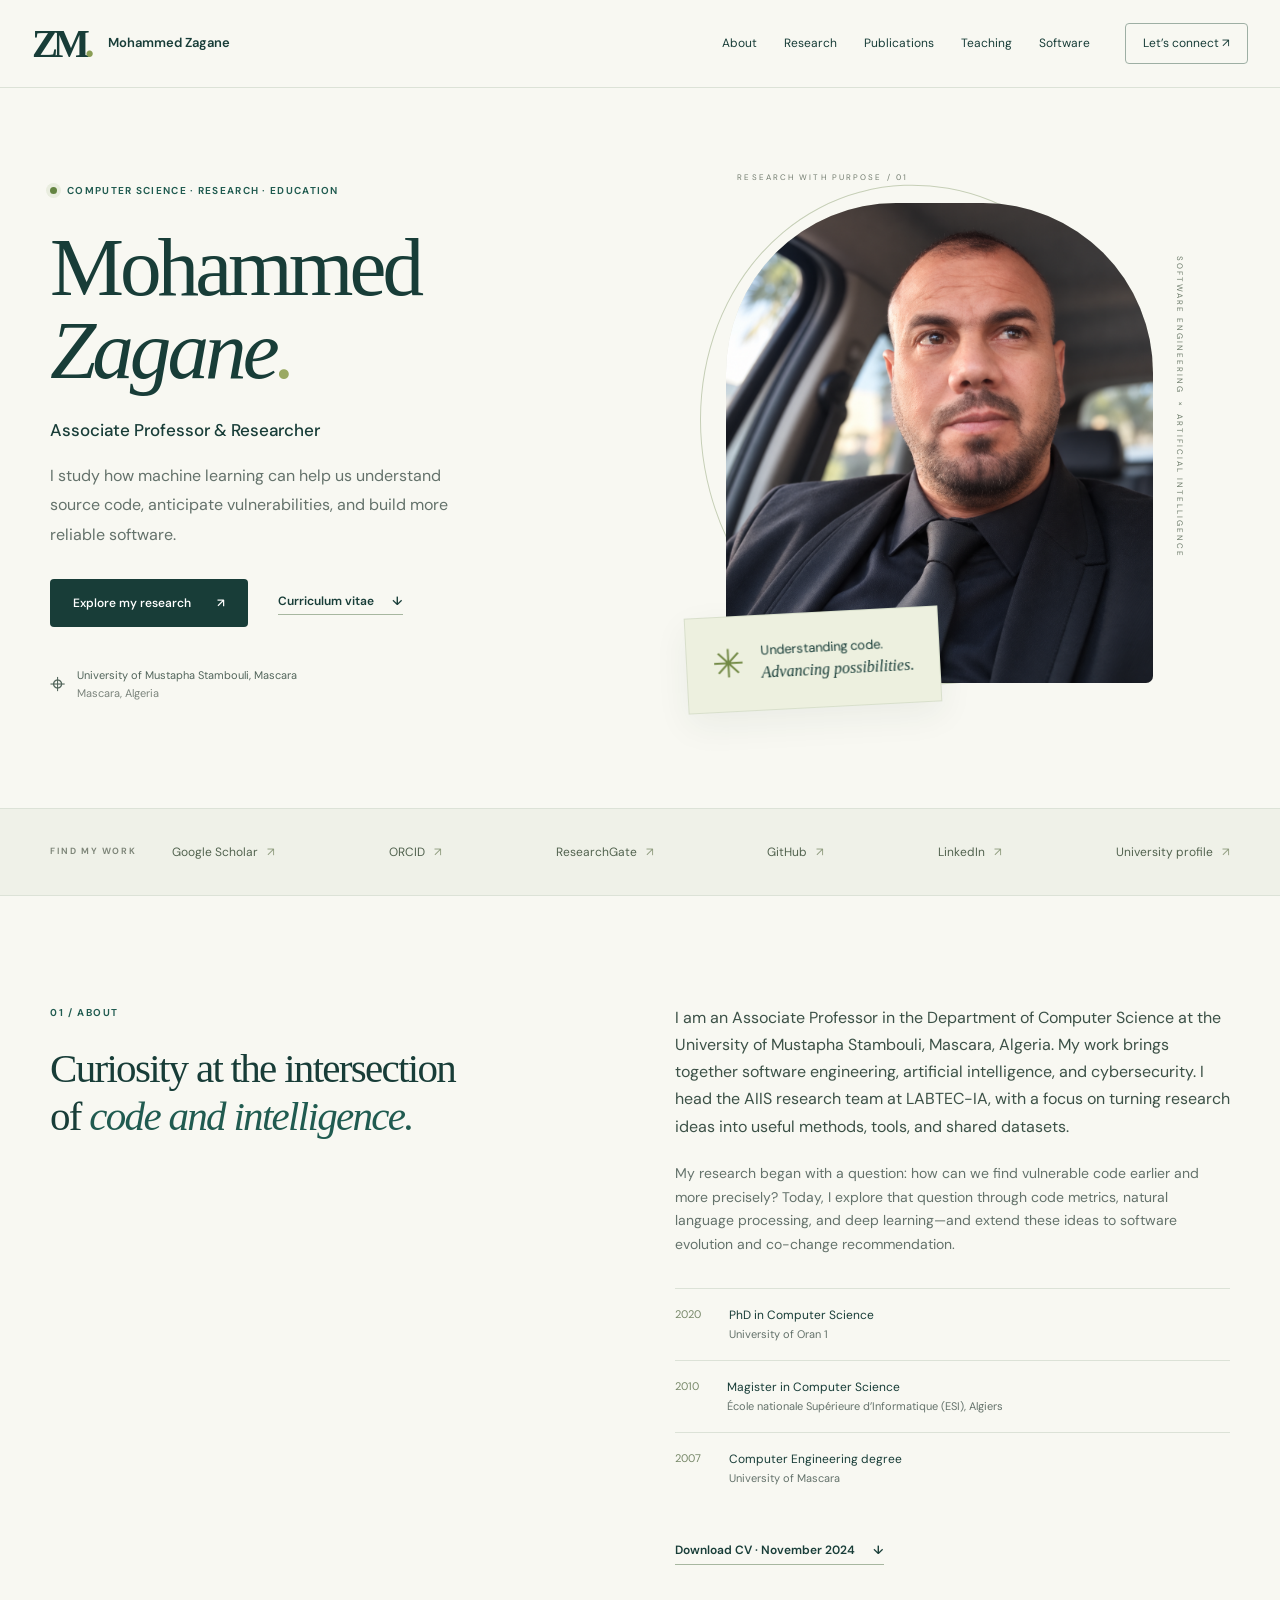
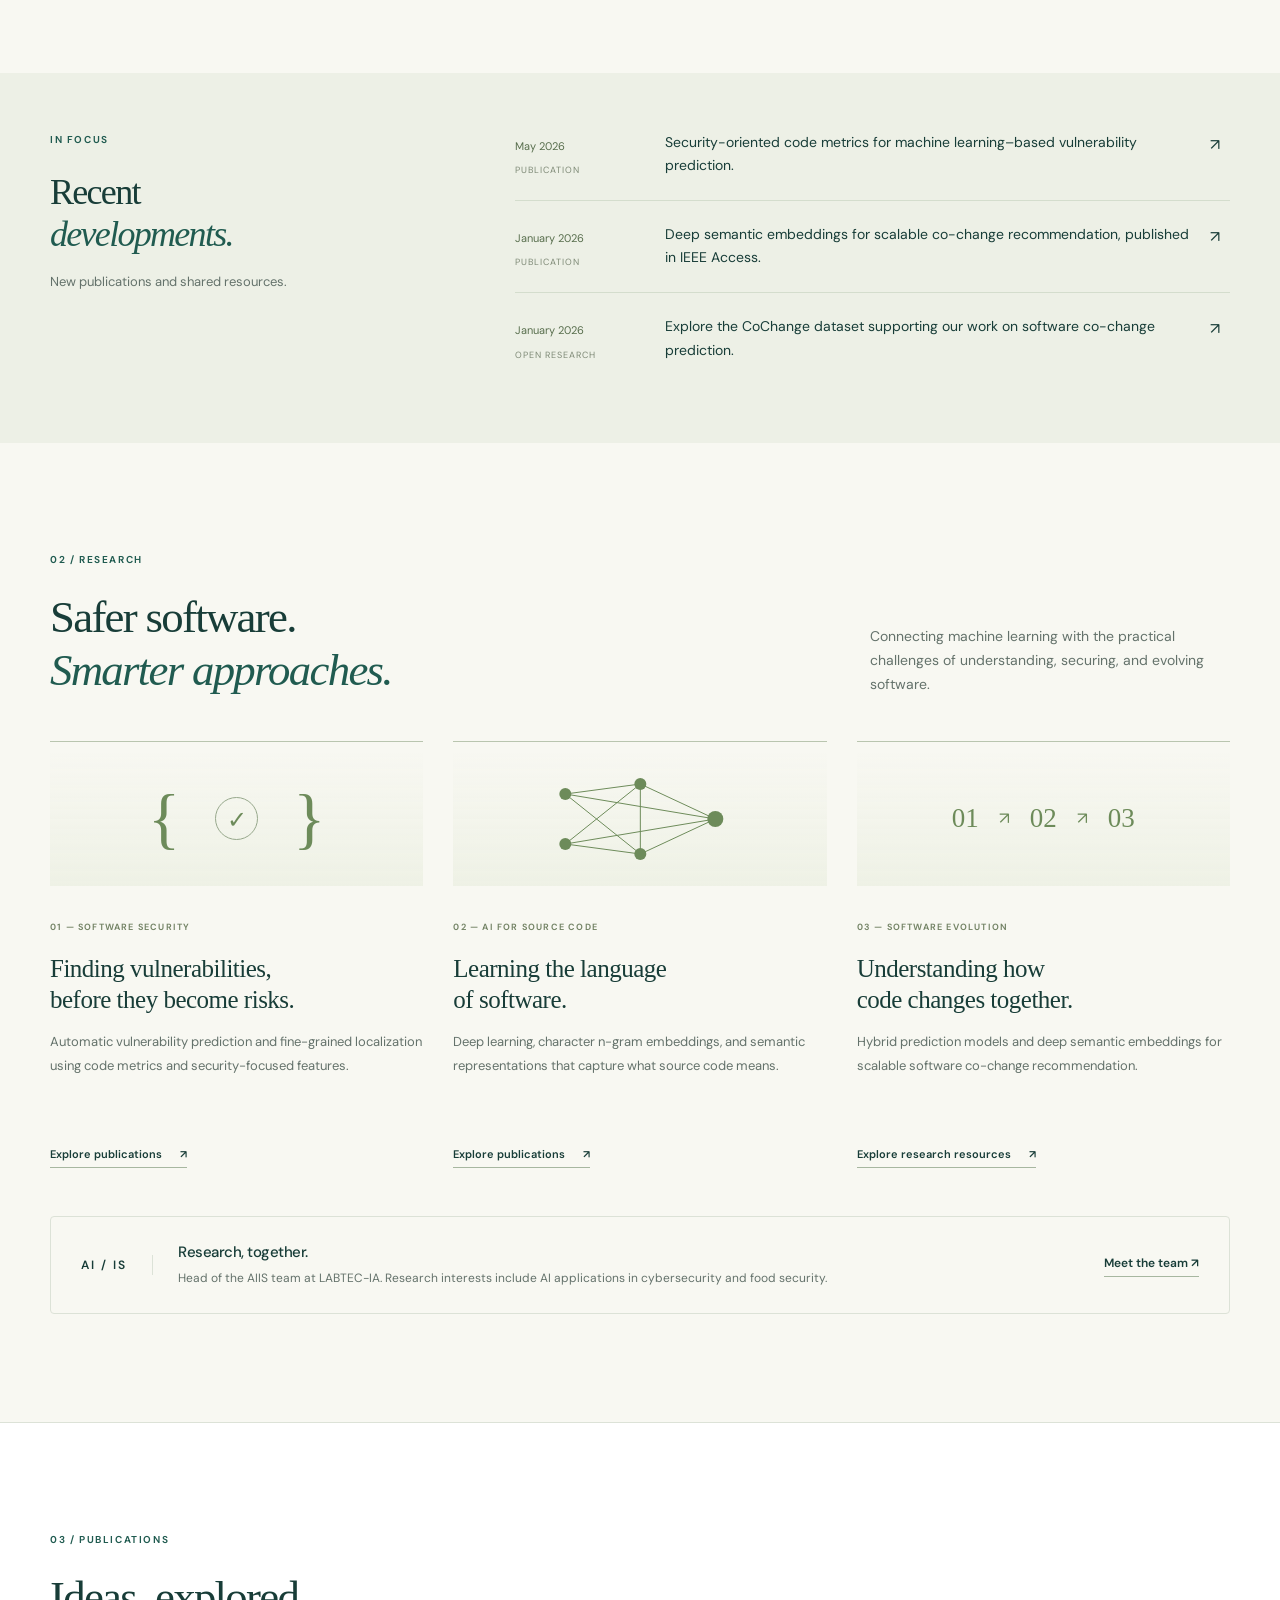
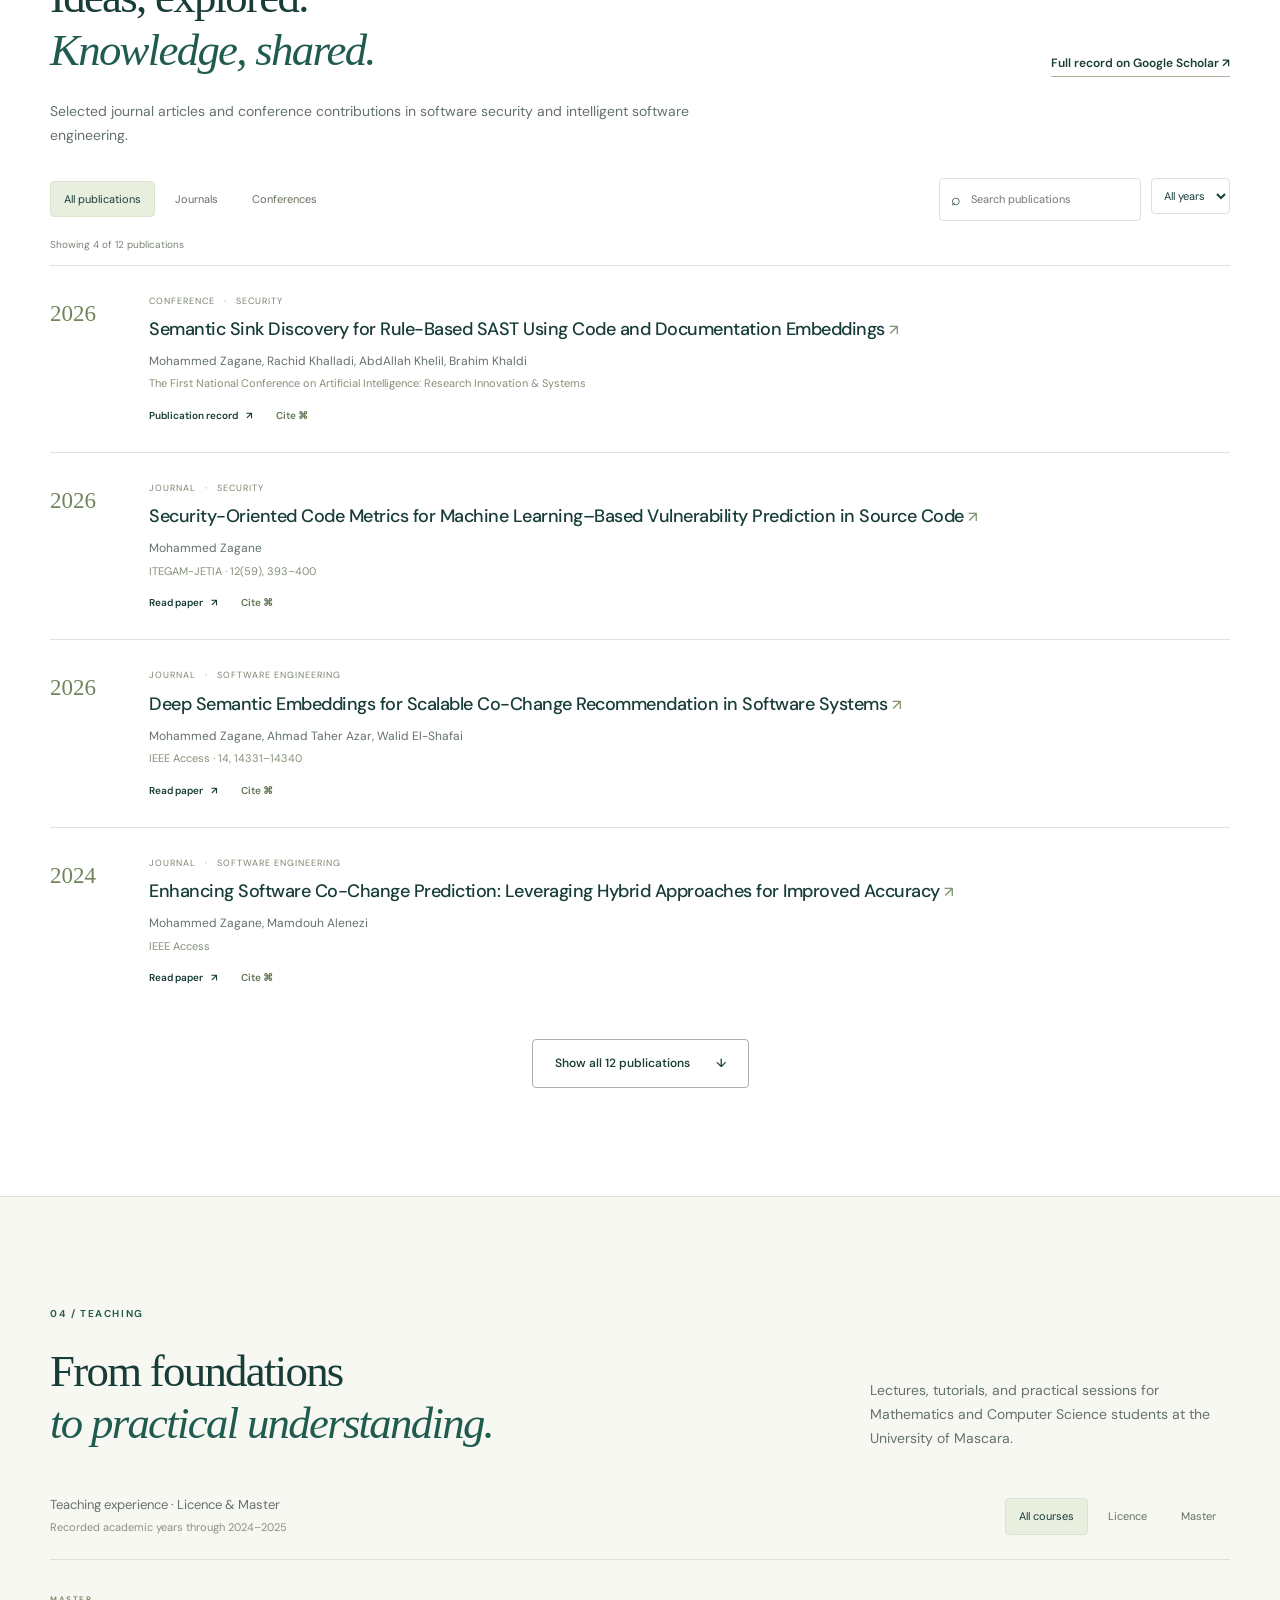
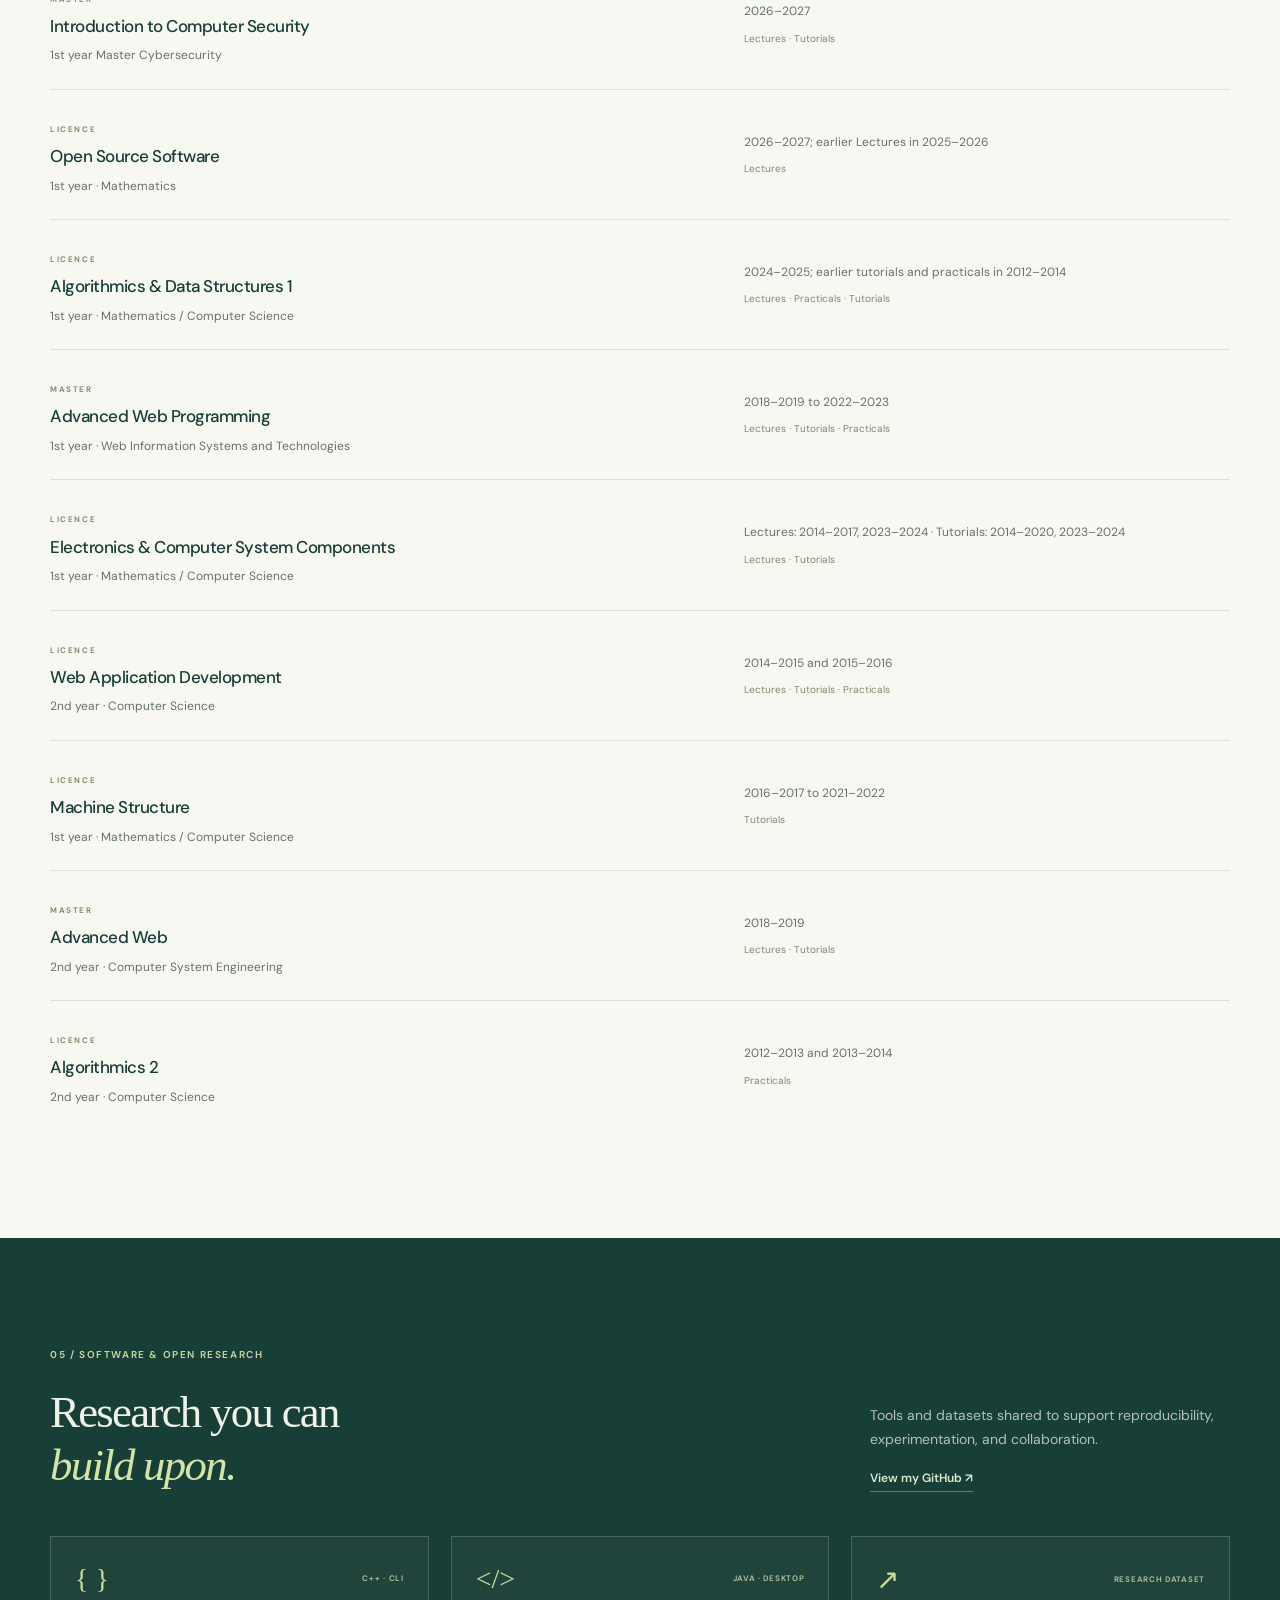
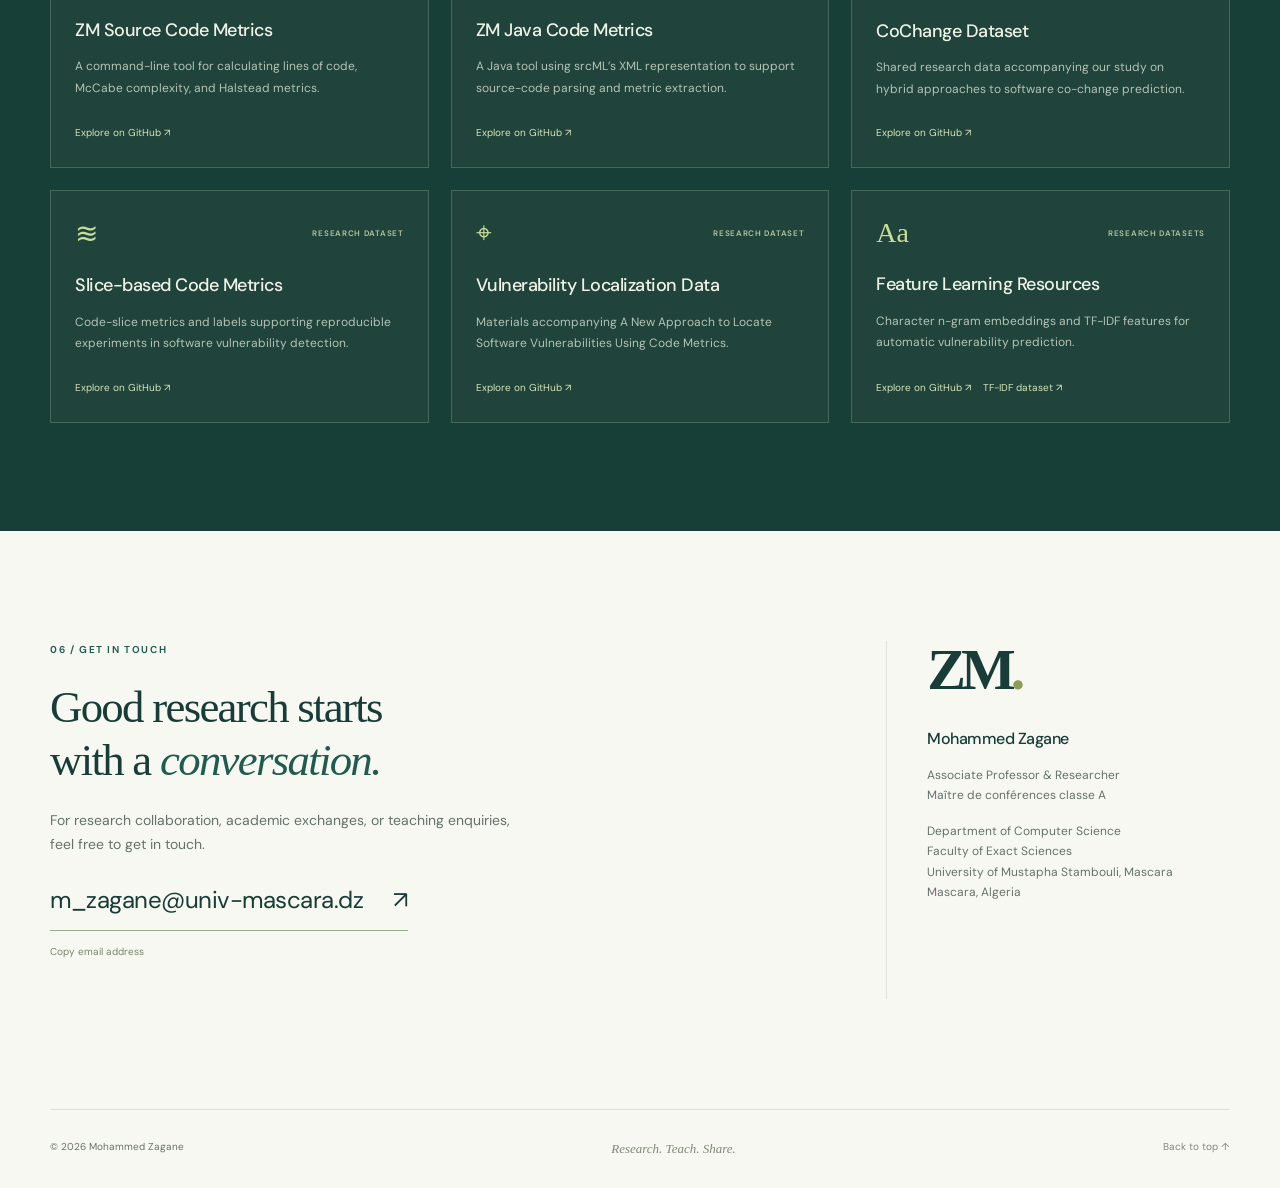
==== commit 4ede84f0: "Add files via upload" ====
--- a/index.html
+++ b/index.html
@@ -19,7 +19,7 @@
 <section class="news-section"><div class="wrap news-layout"><div><p class="eyebrow section-kicker">In focus</p><h2>Recent<br><em>developments.</em></h2><p>New publications and shared resources.</p></div><div class="news-list"><a class="news-item" href="https://doi.org/10.5935/jetia.v12i59.3464" target="_blank" rel="noopener noreferrer"><div><time>May 2026</time><span>Publication</span></div><p>Security-oriented code metrics for machine learning–based vulnerability prediction.</p><span aria-hidden="true">↗</span></a><a class="news-item" href="https://doi.org/10.1109/ACCESS.2026.3656097" target="_blank" rel="noopener noreferrer"><div><time>January 2026</time><span>Publication</span></div><p>Deep semantic embeddings for scalable co-change recommendation, published in IEEE Access.</p><span aria-hidden="true">↗</span></a><a class="news-item" href="https://github.com/mzagane/CoChange_Dataset" target="_blank" rel="noopener noreferrer"><div><time>January 2026</time><span>Open research</span></div><p>Explore the CoChange dataset supporting our work on software co-change prediction.</p><span aria-hidden="true">↗</span></a></div></div></section>
 <section class="section wrap" id="research"><div class="section-heading"><div><p class="eyebrow section-kicker">02 / Research</p><h2>Safer software.<br><em>Smarter approaches.</em></h2></div><p>Connecting machine learning with the practical challenges of understanding, securing, and evolving software.</p></div><div class="research-grid"><article class="research-card"><div class="research-graphic security-graphic" aria-hidden="true"><span>{</span><i>✓</i><span>}</span></div><span class="eyebrow">01 — Software security</span><h3>Finding vulnerabilities,<br>before they become risks.</h3><p>Automatic vulnerability prediction and fine-grained localization using code metrics and security-focused features.</p><a href="#publications" class="text-link">Explore publications <span aria-hidden="true">↗</span></a></article><article class="research-card"><div class="research-graphic network-graphic" aria-hidden="true"><svg viewBox="0 0 260 100"><g stroke="currentColor" stroke-width="1"><path d="M55 25L130 15L205 50L130 85L55 75L130 15L130 85L55 25L205 50L55 75" fill="none"/></g><g fill="currentColor"><circle cx="55" cy="25" r="6"/><circle cx="55" cy="75" r="6"/><circle cx="130" cy="15" r="6"/><circle cx="130" cy="85" r="6"/><circle cx="205" cy="50" r="8"/></g></svg></div><span class="eyebrow">02 — AI for source code</span><h3>Learning the language<br>of software.</h3><p>Deep learning, character n-gram embeddings, and semantic representations that capture what source code means.</p><a href="#publications" class="text-link">Explore publications <span aria-hidden="true">↗</span></a></article><article class="research-card"><div class="research-graphic change-graphic" aria-hidden="true"><span>01</span><b>↗</b><span>02</span><b>↗</b><span>03</span></div><span class="eyebrow">03 — Software evolution</span><h3>Understanding how<br>code changes together.</h3><p>Hybrid prediction models and deep semantic embeddings for scalable software co-change recommendation.</p><a href="#software" class="text-link">Explore research resources <span aria-hidden="true">↗</span></a></article></div><div class="lab-note"><span class="lab-mark" aria-hidden="true">AI / IS</span><div><h3>Research, together.</h3><p>Head of the AIIS team at LABTEC-IA. Research interests include AI applications in cybersecurity and food security.</p></div><a class="text-link" href="https://labtecia.github.io/labtecia/teams/aiis/index.html" target="_blank" rel="noopener noreferrer">Meet the team ↗</a></div></section>
 <section class="publications-section" id="publications"><div class="wrap section"><div class="section-heading"><div><p class="eyebrow section-kicker">03 / Publications</p><h2>Ideas, explored.<br><em>Knowledge, shared.</em></h2></div><a class="text-link" href="https://scholar.google.com/citations?user=auRkkm8AAAAJ" target="_blank" rel="noopener noreferrer">Full record on Google Scholar ↗</a></div><p class="section-intro">Selected journal articles and conference contributions in software security and intelligent software engineering.</p><div class="publication-controls" hidden><div class="filter-tabs" role="group" aria-label="Publication type"><button class="active" data-filter="All" aria-pressed="true">All publications</button><button data-filter="Journal" aria-pressed="false">Journals</button><button data-filter="Conference" aria-pressed="false">Conferences</button></div><div class="search-controls"><label class="search-field"><span aria-hidden="true">⌕</span><input id="publication-search" type="search" placeholder="Search publications" aria-label="Search publications"></label><label><span class="sr-only">Publication year</span><select id="publication-year" aria-label="Publication year"><option value="All">All years</option><option value="2026">2026</option><option value="2024">2024</option><option value="2022">2022</option><option value="2021">2021</option><option value="2020">2020</option><option value="2019">2019</option></select></label></div></div><p id="result-count" class="result-count" role="status" hidden></p><div class="publication-list"><article class="publication" data-type="Conference" data-year="2026"><span class="pub-year">2026</span><div><div class="pub-meta">Conference <span>·</span> Security</div><h3><a class="" href="https://www.univ-mascara.dz/nc-airis26/" target="_blank" rel="noopener noreferrer">Semantic Sink Discovery for Rule-Based SAST Using Code and Documentation Embeddings <span aria-hidden="true">↗</span></a></h3><p class="authors">Mohammed Zagane, Rachid Khalladi, AbdAllah Khelil, Brahim Khaldi</p><p class="venue">The First National Conference on Artificial Intelligence: Research Innovation &amp; Systems</p><div class="pub-actions"><a class="" href="https://www.univ-mascara.dz/nc-airis26/" target="_blank" rel="noopener noreferrer">Publication record <span aria-hidden="true">↗</span></a><button type="button" class="cite-button" hidden data-cite="0">Cite <span aria-hidden="true">⌘</span></button></div></div></article><article class="publication" data-type="Journal" data-year="2026"><span class="pub-year">2026</span><div><div class="pub-meta">Journal <span>·</span> Security</div><h3><a class="" href="https://doi.org/10.5935/jetia.v12i59.3464" target="_blank" rel="noopener noreferrer">Security-Oriented Code Metrics for Machine Learning–Based Vulnerability Prediction in Source Code <span aria-hidden="true">↗</span></a></h3><p class="authors">Mohammed Zagane</p><p class="venue">ITEGAM-JETIA · 12(59), 393–400</p><div class="pub-actions"><a class="" href="https://doi.org/10.5935/jetia.v12i59.3464" target="_blank" rel="noopener noreferrer">Read paper <span aria-hidden="true">↗</span></a><button type="button" class="cite-button" hidden data-cite="1">Cite <span aria-hidden="true">⌘</span></button></div></div></article><article class="publication" data-type="Journal" data-year="2026"><span class="pub-year">2026</span><div><div class="pub-meta">Journal <span>·</span> Software engineering</div><h3><a class="" href="https://doi.org/10.1109/ACCESS.2026.3656097" target="_blank" rel="noopener noreferrer">Deep Semantic Embeddings for Scalable Co-Change Recommendation in Software Systems <span aria-hidden="true">↗</span></a></h3><p class="authors">Mohammed Zagane, Ahmad Taher Azar, Walid El-Shafai</p><p class="venue">IEEE Access · 14, 14331–14340</p><div class="pub-actions"><a class="" href="https://doi.org/10.1109/ACCESS.2026.3656097" target="_blank" rel="noopener noreferrer">Read paper <span aria-hidden="true">↗</span></a><button type="button" class="cite-button" hidden data-cite="2">Cite <span aria-hidden="true">⌘</span></button></div></div></article><article class="publication" data-type="Journal" data-year="2024"><span class="pub-year">2024</span><div><div class="pub-meta">Journal <span>·</span> Software engineering</div><h3><a class="" href="https://doi.org/10.1109/ACCESS.2024.3399101" target="_blank" rel="noopener noreferrer">Enhancing Software Co-Change Prediction: Leveraging Hybrid Approaches for Improved Accuracy <span aria-hidden="true">↗</span></a></h3><p class="authors">Mohammed Zagane, Mamdouh Alenezi</p><p class="venue">IEEE Access</p><div class="pub-actions"><a class="" href="https://doi.org/10.1109/ACCESS.2024.3399101" target="_blank" rel="noopener noreferrer">Read paper <span aria-hidden="true">↗</span></a><button type="button" class="cite-button" hidden data-cite="3">Cite <span aria-hidden="true">⌘</span></button></div></div></article><article class="publication" data-type="Journal" data-year="2022"><span class="pub-year">2022</span><div><div class="pub-meta">Journal <span>·</span> Security</div><h3><a class="" href="https://doi.org/10.4018/IJSI.292020" target="_blank" rel="noopener noreferrer">Hybrid Representation to Locate Vulnerable Lines of Code <span aria-hidden="true">↗</span></a></h3><p class="authors">Mohammed Zagane, Mustapha Kamel Abdi, Mamdouh Alenezi</p><p class="venue">International Journal of Software Innovation</p><div class="pub-actions"><a class="" href="https://doi.org/10.4018/IJSI.292020" target="_blank" rel="noopener noreferrer">Read paper <span aria-hidden="true">↗</span></a><button type="button" class="cite-button" hidden data-cite="4">Cite <span aria-hidden="true">⌘</span></button></div></div></article><article class="publication" data-type="Conference" data-year="2022"><span class="pub-year">2022</span><div><div class="pub-meta">Conference <span>·</span> Security</div><h3><a class="" href="https://www.researchgate.net/profile/Mohammed-Zagane" target="_blank" rel="noopener noreferrer">Apprentissage Profond pour la Détection du Code Source Vulnérable : Approche inspirée du domaine de TLN <span aria-hidden="true">↗</span></a></h3><p class="authors">Mohammed Zagane, Abderrahim Zagane</p><p class="venue">MIAS 2022 · Université de Tamanghasset, Algeria</p><div class="pub-actions"><a class="" href="https://www.researchgate.net/profile/Mohammed-Zagane" target="_blank" rel="noopener noreferrer">Publication record <span aria-hidden="true">↗</span></a><button type="button" class="cite-button" hidden data-cite="5">Cite <span aria-hidden="true">⌘</span></button></div></div></article><article class="publication" data-type="Journal" data-year="2021"><span class="pub-year">2021</span><div><div class="pub-meta">Journal <span>·</span> Security</div><h3><a class="" href="https://doi.org/10.5455/jjcit.71-1597824949" target="_blank" rel="noopener noreferrer">Efficient Deep Features Learning for Vulnerability Detection Using Character N-Gram Embedding <span aria-hidden="true">↗</span></a></h3><p class="authors">Mamdouh Alenezi, Mohammed Zagane, Yasir Javed</p><p class="venue">Jordanian Journal of Computers and Information Technology · 7(1)</p><div class="pub-actions"><a class="" href="https://doi.org/10.5455/jjcit.71-1597824949" target="_blank" rel="noopener noreferrer">Read paper <span aria-hidden="true">↗</span></a><button type="button" class="cite-button" hidden data-cite="6">Cite <span aria-hidden="true">⌘</span></button></div></div></article><article class="publication" data-type="Conference" data-year="2021"><span class="pub-year">2021</span><div><div class="pub-meta">Conference <span>·</span> Security</div><h3><a class="" href="https://www.researchgate.net/profile/Mohammed-Zagane" target="_blank" rel="noopener noreferrer">Automatic Feature Extraction Method for Software Vulnerability Prediction <span aria-hidden="true">↗</span></a></h3><p class="authors">Mohammed Zagane, Mustapha Kamel Abdi, Mamdouh Alenezi</p><p class="venue">1st National Conference on Applied Computing and Smart Technologies · Sidi Bel Abbès, Algeria</p><div class="pub-actions"><a class="" href="https://www.researchgate.net/profile/Mohammed-Zagane" target="_blank" rel="noopener noreferrer">Publication record <span aria-hidden="true">↗</span></a><button type="button" class="cite-button" hidden data-cite="7">Cite <span aria-hidden="true">⌘</span></button></div></div></article><article class="publication" data-type="Journal" data-year="2020"><span class="pub-year">2020</span><div><div class="pub-meta">Journal <span>·</span> Security</div><h3><a class="" href="https://doi.org/10.1109/ACCESS.2020.2988557" target="_blank" rel="noopener noreferrer">Deep Learning for Software Vulnerabilities Detection Using Code Metrics <span aria-hidden="true">↗</span></a></h3><p class="authors">Mohammed Zagane, Mustapha Kamel Abdi, Mamdouh Alenezi</p><p class="venue">IEEE Access · 8, 74562–74570</p><div class="pub-actions"><a class="" href="https://doi.org/10.1109/ACCESS.2020.2988557" target="_blank" rel="noopener noreferrer">Read paper <span aria-hidden="true">↗</span></a><button type="button" class="cite-button" hidden data-cite="8">Cite <span aria-hidden="true">⌘</span></button></div></div></article><article class="publication" data-type="Journal" data-year="2020"><span class="pub-year">2020</span><div><div class="pub-meta">Journal <span>·</span> Security</div><h3><a class="" href="https://doi.org/10.4018/IJSI.2020070106" target="_blank" rel="noopener noreferrer">A New Approach to Locate Software Vulnerabilities Using Code Metrics <span aria-hidden="true">↗</span></a></h3><p class="authors">Mohammed Zagane, Mustapha Kamel Abdi, Mamdouh Alenezi</p><p class="venue">International Journal of Software Innovation · 8(3)</p><div class="pub-actions"><a class="" href="https://doi.org/10.4018/IJSI.2020070106" target="_blank" rel="noopener noreferrer">Read paper <span aria-hidden="true">↗</span></a><button type="button" class="cite-button" hidden data-cite="9">Cite <span aria-hidden="true">⌘</span></button></div></div></article><article class="publication" data-type="Journal" data-year="2019"><span class="pub-year">2019</span><div><div class="pub-meta">Journal <span>·</span> Security</div><h3><a class="" href="https://doi.org/10.5815/ijitcs.2019.07.05" target="_blank" rel="noopener noreferrer">Evaluating and Comparing Size, Complexity and Coupling Metrics as Web Applications Vulnerabilities Predictors <span aria-hidden="true">↗</span></a></h3><p class="authors">Mohammed Zagane, Mustapha Kamel Abdi</p><p class="venue">International Journal of Information Technology and Computer Science · 11(7)</p><div class="pub-actions"><a class="" href="https://doi.org/10.5815/ijitcs.2019.07.05" target="_blank" rel="noopener noreferrer">Read paper <span aria-hidden="true">↗</span></a><button type="button" class="cite-button" hidden data-cite="10">Cite <span aria-hidden="true">⌘</span></button></div></div></article><article class="publication" data-type="Journal" data-year=""><span class="pub-year">—</span><div><div class="pub-meta">Journal <span>·</span> Security</div><h3><a class="" href="https://asjp.cerist.dz/en/article/150783" target="_blank" rel="noopener noreferrer">Évaluation des Métriques de Couplage en Tant Qu’indicateurs de Vulnérabilités dans les Applications Web <span aria-hidden="true">↗</span></a></h3><p class="authors">Mohammed Zagane, Mustapha Kamel Abdi</p><p class="venue">Communication Science et Technologie (COST)</p><div class="pub-actions"><a class="" href="https://asjp.cerist.dz/en/article/150783" target="_blank" rel="noopener noreferrer">Publication record <span aria-hidden="true">↗</span></a></div></div></article></div><p id="no-results" hidden>No matching publications. Try another title, author, or year.</p><button id="show-publications" class="button secondary" hidden>Show all publications <span aria-hidden="true">↓</span></button></div></section>
-<section class="section wrap" id="teaching"><div class="section-heading"><div><p class="eyebrow section-kicker">04 / Teaching</p><h2>From foundations<br><em>to practical understanding.</em></h2></div><p>Lectures, tutorials, and practical sessions for Mathematics and Computer Science students at the University of Mascara.</p></div><div class="teaching-top"><p>Teaching experience · Licence & Master<br><small>Recorded academic years through 2024–2025</small></p><div class="filter-tabs course-filters" role="group" aria-label="Course level" hidden><button class="active" data-level-filter="All" aria-pressed="true">All courses</button><button data-level-filter="Licence" aria-pressed="false">Licence</button><button data-level-filter="Master" aria-pressed="false">Master</button></div></div><div class="course-list"><article class="course" data-level="Licence"><div><span class="eyebrow">Licence</span><h3>Algorithmics &amp; Data Structures 1</h3><p>1st year · Mathematics / Computer Science</p></div><div class="course-details"><p>2024–2025; earlier tutorials and practicals in 2012–2014</p><span>Lectures · Practicals · Tutorials</span></div></article><article class="course" data-level="Master"><div><span class="eyebrow">Master</span><h3>Advanced Web Programming</h3><p>1st year · Web Information Systems and Technologies</p></div><div class="course-details"><p>2018–2019 to 2022–2023</p><span>Lectures · Tutorials · Practicals</span></div></article><article class="course" data-level="Licence"><div><span class="eyebrow">Licence</span><h3>Electronics &amp; Computer System Components</h3><p>1st year · Mathematics / Computer Science</p></div><div class="course-details"><p>Lectures: 2014–2017, 2023–2024 · Tutorials: 2014–2020, 2023–2024</p><span>Lectures · Tutorials</span></div></article><article class="course" data-level="Licence"><div><span class="eyebrow">Licence</span><h3>Web Application Development</h3><p>2nd year · Computer Science</p></div><div class="course-details"><p>2014–2015 and 2015–2016</p><span>Lectures · Tutorials · Practicals</span></div></article><article class="course" data-level="Licence"><div><span class="eyebrow">Licence</span><h3>Machine Structure</h3><p>1st year · Mathematics / Computer Science</p></div><div class="course-details"><p>2016–2017 to 2021–2022</p><span>Tutorials</span></div></article><article class="course" data-level="Master"><div><span class="eyebrow">Master</span><h3>Advanced Web</h3><p>2nd year · Computer System Engineering</p></div><div class="course-details"><p>2018–2019</p><span>Lectures · Tutorials</span></div></article><article class="course" data-level="Licence"><div><span class="eyebrow">Licence</span><h3>Algorithmics 2</h3><p>2nd year · Computer Science</p></div><div class="course-details"><p>2012–2013 and 2013–2014</p><span>Practicals</span></div></article></div></section>
+<section class="section wrap" id="teaching"><div class="section-heading"><div><p class="eyebrow section-kicker">04 / Teaching</p><h2>From foundations<br><em>to practical understanding.</em></h2></div><p>Lectures, tutorials, and practical sessions for Mathematics and Computer Science students at the University of Mascara.</p></div><div class="teaching-top"><p>Teaching experience · Licence & Master<br><small>Recorded academic years through 2024–2025</small></p><div class="filter-tabs course-filters" role="group" aria-label="Course level" hidden><button class="active" data-level-filter="All" aria-pressed="true">All courses</button><button data-level-filter="Licence" aria-pressed="false">Licence</button><button data-level-filter="Master" aria-pressed="false">Master</button></div></div><div class="course-list"><article class="course" data-level="Master"><div><span class="eyebrow">Master</span><h3>Introduction to Computer Security</h3><p>1st year Master Cybersecurity</p></div><div class="course-details"><p>2026–2027</p><span>Lectures · Tutorials</span></div></article><article class="course" data-level="Licence"><div><span class="eyebrow">Licence</span><h3>Open Source Software</h3><p>1st year · Mathematics</p></div><div class="course-details"><p>2026–2027; earlier Lectures in 2025–2026</p><span>Lectures</span></div></article><article class="course" data-level="Licence"><div><span class="eyebrow">Licence</span><h3>Algorithmics &amp; Data Structures 1</h3><p>1st year · Mathematics / Computer Science</p></div><div class="course-details"><p>2024–2025; earlier tutorials and practicals in 2012–2014</p><span>Lectures · Practicals · Tutorials</span></div></article><article class="course" data-level="Master"><div><span class="eyebrow">Master</span><h3>Advanced Web Programming</h3><p>1st year · Web Information Systems and Technologies</p></div><div class="course-details"><p>2018–2019 to 2022–2023</p><span>Lectures · Tutorials · Practicals</span></div></article><article class="course" data-level="Licence"><div><span class="eyebrow">Licence</span><h3>Electronics &amp; Computer System Components</h3><p>1st year · Mathematics / Computer Science</p></div><div class="course-details"><p>Lectures: 2014–2017, 2023–2024 · Tutorials: 2014–2020, 2023–2024</p><span>Lectures · Tutorials</span></div></article><article class="course" data-level="Licence"><div><span class="eyebrow">Licence</span><h3>Web Application Development</h3><p>2nd year · Computer Science</p></div><div class="course-details"><p>2014–2015 and 2015–2016</p><span>Lectures · Tutorials · Practicals</span></div></article><article class="course" data-level="Licence"><div><span class="eyebrow">Licence</span><h3>Machine Structure</h3><p>1st year · Mathematics / Computer Science</p></div><div class="course-details"><p>2016–2017 to 2021–2022</p><span>Tutorials</span></div></article><article class="course" data-level="Master"><div><span class="eyebrow">Master</span><h3>Advanced Web</h3><p>2nd year · Computer System Engineering</p></div><div class="course-details"><p>2018–2019</p><span>Lectures · Tutorials</span></div></article><article class="course" data-level="Licence"><div><span class="eyebrow">Licence</span><h3>Algorithmics 2</h3><p>2nd year · Computer Science</p></div><div class="course-details"><p>2012–2013 and 2013–2014</p><span>Practicals</span></div></article></div></section>
 <section class="software-section" id="software"><div class="wrap section"><div class="section-heading"><div><p class="eyebrow section-kicker">05 / Software & open research</p><h2>Research you can<br><em>build upon.</em></h2></div><div><p>Tools and datasets shared to support reproducibility, experimentation, and collaboration.</p><a class="text-link" href="https://github.com/mzagane" target="_blank" rel="noopener noreferrer">View my GitHub ↗</a></div></div><div class="project-grid"><article class="project"><div class="project-top"><span class="code-symbol" aria-hidden="true">{ }</span><span class="eyebrow">C++ · CLI</span></div><h3>ZM Source Code Metrics</h3><p>A command-line tool for calculating lines of code, McCabe complexity, and Halstead metrics.</p><div class="project-links"><a class="" href="https://github.com/mzagane/ZM_Source_Code_Metrics" target="_blank" rel="noopener noreferrer">Explore on GitHub <span aria-hidden="true">↗</span></a></div></article><article class="project"><div class="project-top"><span class="code-symbol" aria-hidden="true">&lt;/&gt;</span><span class="eyebrow">Java · Desktop</span></div><h3>ZM Java Code Metrics</h3><p>A Java tool using srcML’s XML representation to support source-code parsing and metric extraction.</p><div class="project-links"><a class="" href="https://github.com/mzagane/ZM_J_Code_Metrics" target="_blank" rel="noopener noreferrer">Explore on GitHub <span aria-hidden="true">↗</span></a></div></article><article class="project"><div class="project-top"><span class="code-symbol" aria-hidden="true">↗</span><span class="eyebrow">Research dataset</span></div><h3>CoChange Dataset</h3><p>Shared research data accompanying our study on hybrid approaches to software co-change prediction.</p><div class="project-links"><a class="" href="https://github.com/mzagane/CoChange_Dataset" target="_blank" rel="noopener noreferrer">Explore on GitHub <span aria-hidden="true">↗</span></a></div></article><article class="project"><div class="project-top"><span class="code-symbol" aria-hidden="true">≋</span><span class="eyebrow">Research dataset</span></div><h3>Slice-based Code Metrics</h3><p>Code-slice metrics and labels supporting reproducible experiments in software vulnerability detection.</p><div class="project-links"><a class="" href="https://github.com/mzagane/slice-based_code_metrics_dataset" target="_blank" rel="noopener noreferrer">Explore on GitHub <span aria-hidden="true">↗</span></a></div></article><article class="project"><div class="project-top"><span class="code-symbol" aria-hidden="true">⌖</span><span class="eyebrow">Research dataset</span></div><h3>Vulnerability Localization Data</h3><p>Materials accompanying A New Approach to Locate Software Vulnerabilities Using Code Metrics.</p><div class="project-links"><a class="" href="https://github.com/mzagane/CMDataset" target="_blank" rel="noopener noreferrer">Explore on GitHub <span aria-hidden="true">↗</span></a></div></article><article class="project"><div class="project-top"><span class="code-symbol" aria-hidden="true">Aa</span><span class="eyebrow">Research datasets</span></div><h3>Feature Learning Resources</h3><p>Character n-gram embeddings and TF-IDF features for automatic vulnerability prediction.</p><div class="project-links"><a class="" href="https://github.com/dzresearcher/char_n-gram_embedding_dataset_for_DL_AVP" target="_blank" rel="noopener noreferrer">Explore on GitHub <span aria-hidden="true">↗</span></a><a class="" href="https://github.com/researcherdz29/TF-IDF-Based-Features" target="_blank" rel="noopener noreferrer">TF-IDF dataset <span aria-hidden="true">↗</span></a></div></article></div></div></section>
 <section class="contact-section wrap" id="contact"><div><p class="eyebrow section-kicker">06 / Get in touch</p><h2>Good research starts<br>with a <em>conversation.</em></h2><p>For research collaboration, academic exchanges, or teaching enquiries, feel free to get in touch.</p><a class="contact-email" href="mailto:m_zagane@univ-mascara.dz">m_zagane@univ-mascara.dz <span aria-hidden="true">↗</span></a><button class="copy-email" data-email="m_zagane@univ-mascara.dz" hidden>Copy email address</button><span id="copy-status" role="status"></span></div><aside><span class="monogram">ZM<span>.</span></span><h3>Mohammed Zagane</h3><p>Associate Professor &amp; Researcher<br>Maître de conférences classe A</p><p>Department of Computer Science<br>Faculty of Exact Sciences<br>University of Mustapha Stambouli, Mascara<br>Mascara, Algeria</p></aside></section>
 </main><footer class="wrap"><p>© <span id="current-year">2026</span> Mohammed Zagane</p><span>Research. Teach. Share.</span><a href="#home">Back to top ↑</a></footer>
